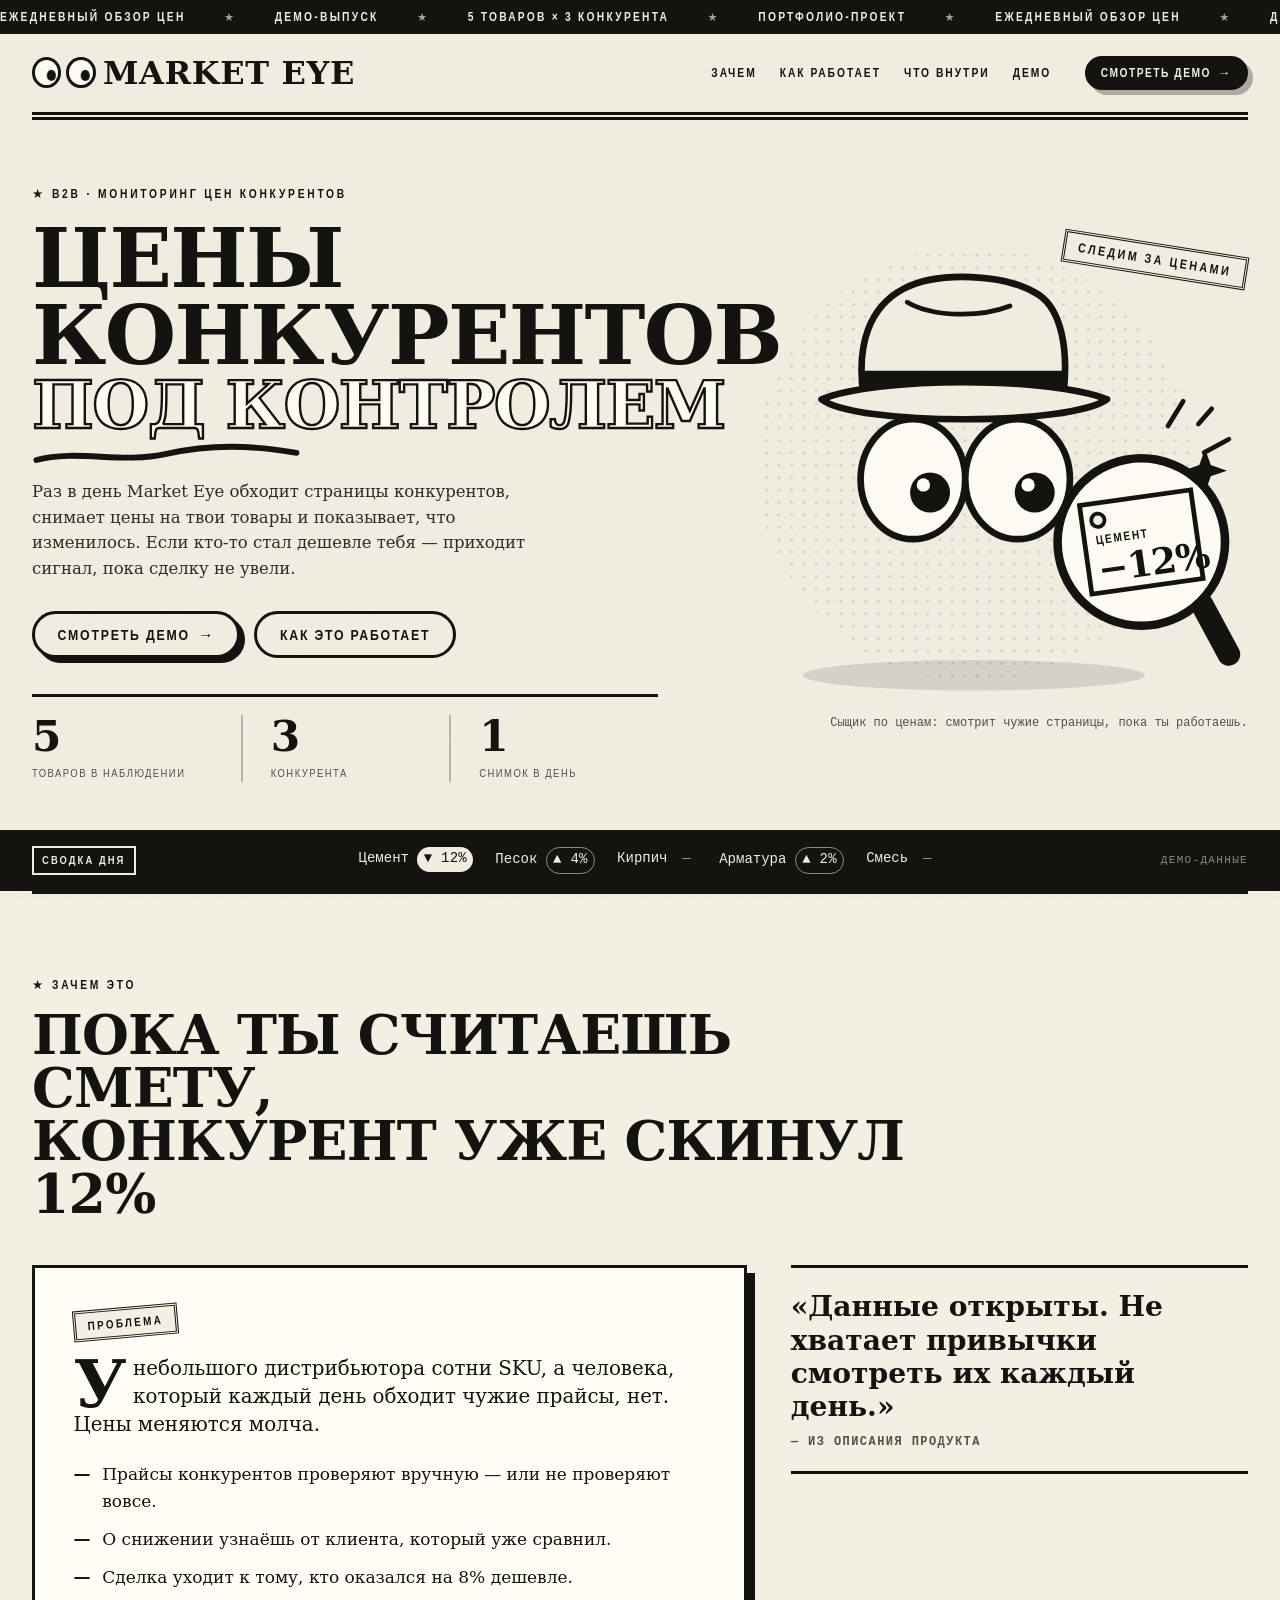
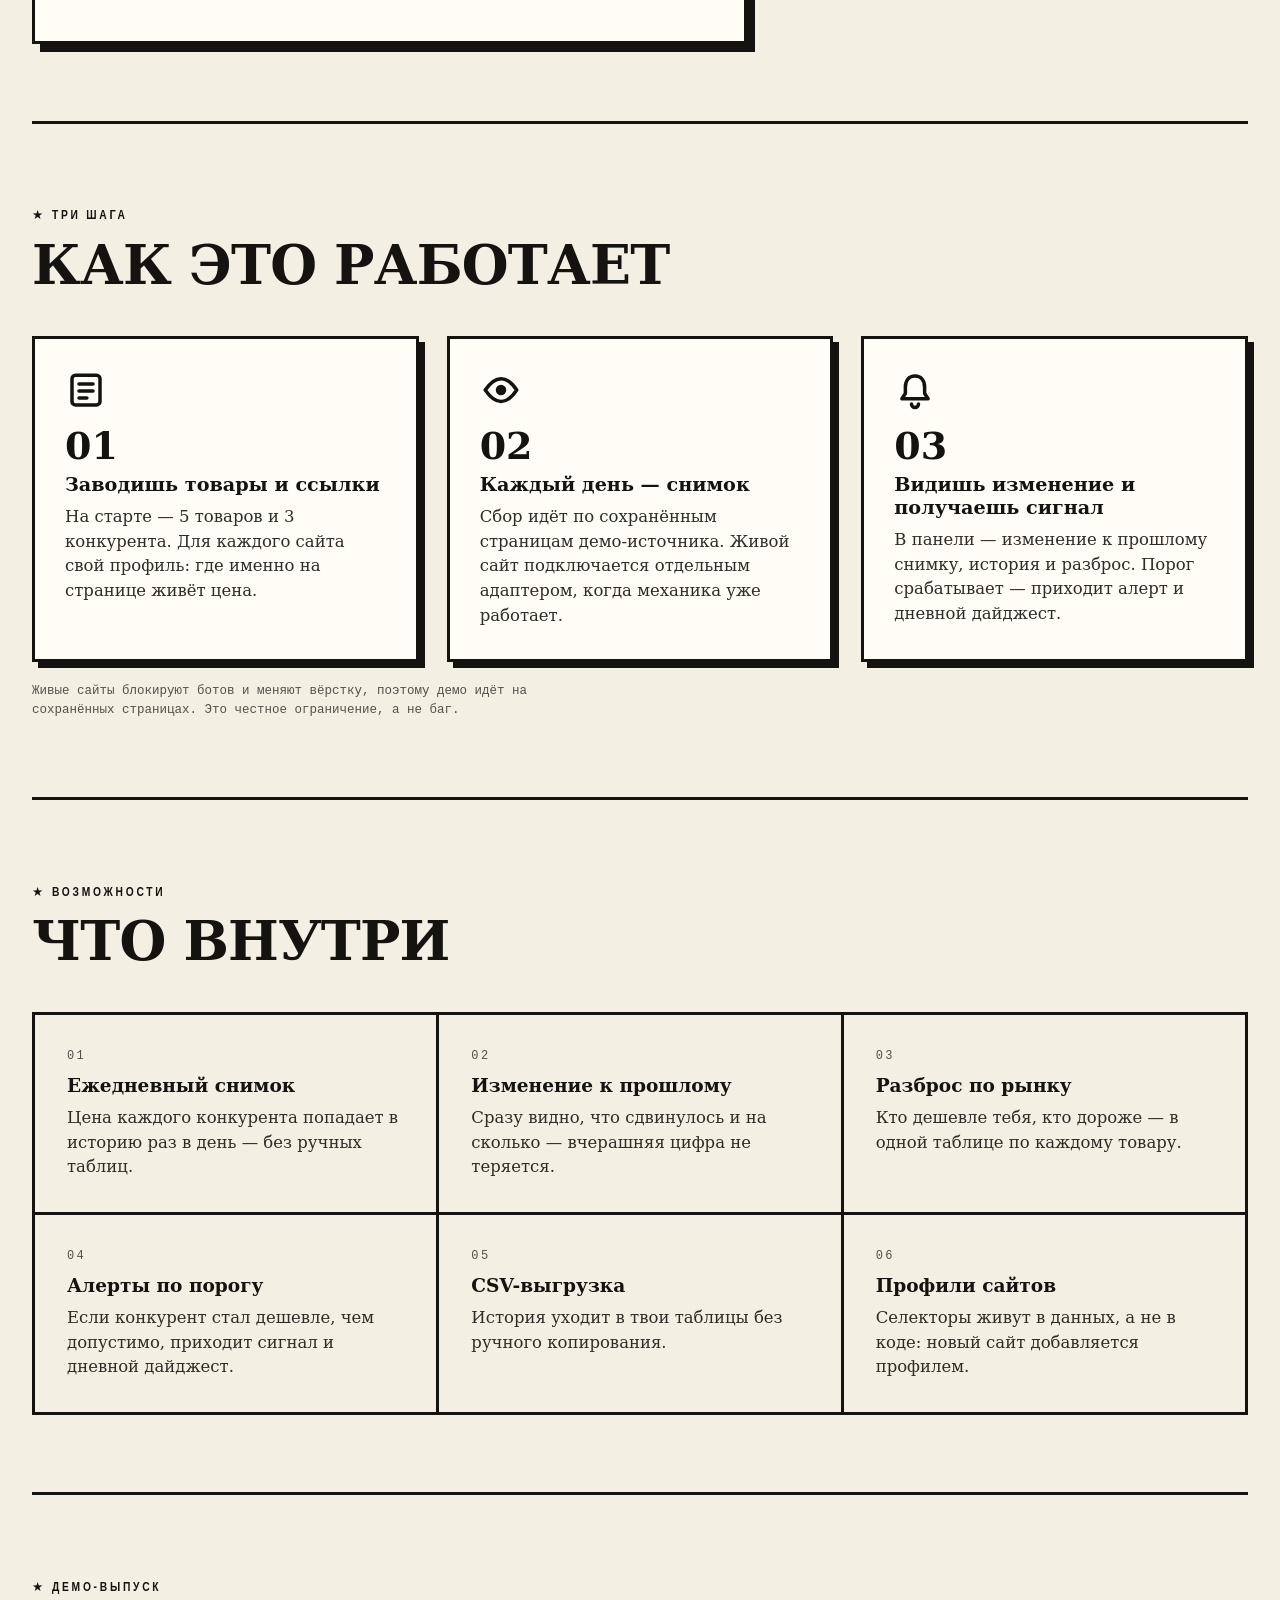
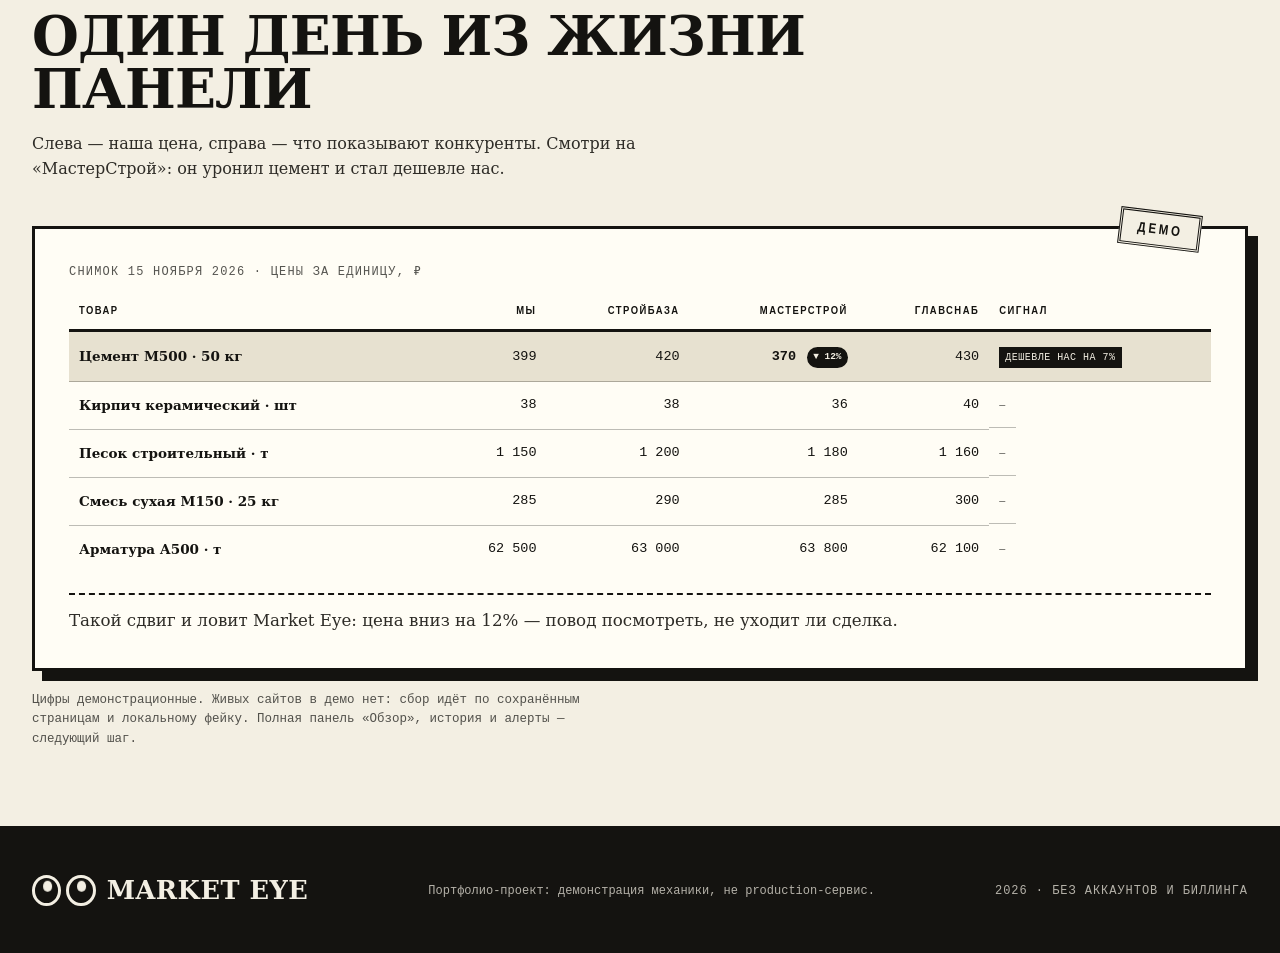
==== templates/index.html @ f48ad9ef "Front-end first: cartoon landing page on port 8767" ====
<!doctype html>
<html lang="ru">
<head>
  <meta charset="utf-8">
  <meta name="viewport" content="width=device-width, initial-scale=1">
  <meta name="theme-color" content="#f3efe3">
  <title>Market Eye — ежедневный обзор цен конкурентов</title>
  <meta name="description" content="Market Eye раз в день смотрит страницы конкурентов, снимает цены на твои товары и показывает, что изменилось. Демо-проект на сохранённых страницах.">
  <link rel="icon" href="data:image/svg+xml,%3Csvg xmlns='http://www.w3.org/2000/svg' viewBox='0 0 64 64'%3E%3Crect width='64' height='64' fill='%23f3efe3'/%3E%3Ccircle cx='20' cy='32' r='11' fill='%23fffdf5' stroke='%23141310' stroke-width='4'/%3E%3Ccircle cx='44' cy='32' r='11' fill='%23fffdf5' stroke='%23141310' stroke-width='4'/%3E%3Ccircle cx='24' cy='34' r='4.5' fill='%23141310'/%3E%3Ccircle cx='48' cy='34' r='4.5' fill='%23141310'/%3E%3C/svg%3E">
  <link rel="stylesheet" href="/static/landing.css">
  <script>document.documentElement.classList.add('js');</script>
</head>
<body>
  <a class="skip-link" href="#main">Перейти к содержимому</a>

  <header class="masthead" id="top">
    <div class="ticker" aria-hidden="true">
      <div class="ticker__track">
        <span class="ticker__group">
          <span>Ежедневный обзор цен</span><span class="ticker__star">★</span>
          <span>Демо-выпуск</span><span class="ticker__star">★</span>
          <span>5 товаров × 3 конкурента</span><span class="ticker__star">★</span>
          <span>Портфолио-проект</span><span class="ticker__star">★</span>
        </span>
        <span class="ticker__group" aria-hidden="true">
          <span>Ежедневный обзор цен</span><span class="ticker__star">★</span>
          <span>Демо-выпуск</span><span class="ticker__star">★</span>
          <span>5 товаров × 3 конкурента</span><span class="ticker__star">★</span>
          <span>Портфолио-проект</span><span class="ticker__star">★</span>
        </span>
      </div>
    </div>

    <div class="wrap masthead__bar">
      <a class="brand" href="#top" aria-label="Market Eye — наверх">
        <span class="brand__eyes eyes" data-eyes aria-hidden="true">
          <span class="eye"><span class="eye__pupil"></span></span>
          <span class="eye"><span class="eye__pupil"></span></span>
        </span>
        <span class="brand__word">Market Eye</span>
      </a>

      <nav class="nav" aria-label="Разделы страницы">
        <a href="#problem">Зачем</a>
        <a href="#how">Как работает</a>
        <a href="#features">Что внутри</a>
        <a href="#demo">Демо</a>
      </nav>

      <a class="btn btn--ink btn--small" href="#demo">Смотреть демо <span class="btn__arrow" aria-hidden="true">→</span></a>
    </div>

    <div class="wrap" aria-hidden="true"><div class="rule rule--double"></div></div>
  </header>

  <main id="main">
    <section class="hero wrap">
      <div class="hero__copy">
        <p class="label">B2B · мониторинг цен конкурентов</p>
        <h1 class="poster">Цены конкурентов<br><span class="poster__outline">под контролем</span></h1>
        <svg class="scribble" viewBox="0 0 320 26" aria-hidden="true">
          <path d="M5 17 C 55 5, 105 24, 160 13 S 262 5, 315 15" fill="none" stroke="currentColor" stroke-width="7" stroke-linecap="round"/>
        </svg>
        <p class="lede">Раз в день Market Eye обходит страницы конкурентов, снимает цены на твои товары и показывает, что изменилось. Если кто-то стал дешевле тебя — приходит сигнал, пока сделку не увели.</p>

        <div class="hero__actions">
          <a class="btn" href="#demo">Смотреть демо <span class="btn__arrow" aria-hidden="true">→</span></a>
          <a class="btn btn--ghost" href="#how">Как это работает</a>
        </div>

        <ul class="facts" aria-label="Демо в цифрах">
          <li><strong class="facts__num">5</strong><span class="facts__label">товаров в наблюдении</span></li>
          <li><strong class="facts__num">3</strong><span class="facts__label">конкурента</span></li>
          <li><strong class="facts__num">1</strong><span class="facts__label">снимок в день</span></li>
        </ul>
      </div>

      <figure class="hero__art">
        <svg class="art" viewBox="0 0 560 500" role="img" aria-labelledby="artTitle artDesc">
          <title id="artTitle">Сыщик Market Eye с лупой</title>
          <desc id="artDesc">Мультяшные глаза в шляпе и лупа, внутри которой ценник конкурента: минус 12 процентов.</desc>
          <defs>
            <pattern id="halftone" width="13" height="13" patternUnits="userSpaceOnUse">
              <circle cx="2.4" cy="2.4" r="1.7" fill="#141310" opacity=".55"/>
            </pattern>
          </defs>

          <circle cx="272" cy="248" r="228" fill="url(#halftone)" opacity=".2"/>
          <ellipse cx="272" cy="470" rx="180" ry="16" fill="#141310" opacity=".12"/>

          <path d="M 156 176 C 148 120 164 82 198 64 C 234 45 306 48 340 70 C 364 86 372 128 366 176 Z"
                fill="#f3efe3" stroke="#141310" stroke-width="7" stroke-linejoin="round"/>
          <path d="M 202 78 C 228 93 276 95 310 82" fill="none" stroke="#141310" stroke-width="5" stroke-linecap="round"/>
          <path d="M 155 150 L 367 150 L 367 178 L 155 178 Z" fill="#141310"/>
          <path d="M 112 180 C 170 156 352 156 412 180 C 374 208 148 208 112 180 Z"
                fill="#f3efe3" stroke="#141310" stroke-width="7" stroke-linejoin="round"/>

          <g class="art-eye art-eye--left">
            <ellipse cx="208" cy="264" rx="55" ry="63" fill="#fffdf5" stroke="#141310" stroke-width="7"/>
            <circle cx="226" cy="278" r="21" fill="#141310"/>
            <circle cx="219" cy="270" r="7" fill="#fffdf5"/>
          </g>
          <g class="art-eye art-eye--right">
            <ellipse cx="318" cy="264" rx="55" ry="63" fill="#fffdf5" stroke="#141310" stroke-width="7"/>
            <circle cx="336" cy="278" r="21" fill="#141310"/>
            <circle cx="329" cy="270" r="7" fill="#fffdf5"/>
          </g>

          <g class="lens">
            <path d="M 512 396 L 540 448" stroke="#141310" stroke-width="24" stroke-linecap="round"/>
            <circle cx="448" cy="330" r="88" fill="#fffdf5" stroke="#141310" stroke-width="9"/>
            <g transform="rotate(-8 448 330)">
              <rect x="389" y="283" width="118" height="94" fill="#fffdf5" stroke="#141310" stroke-width="5"/>
              <circle cx="406" cy="301" r="7" fill="#f3efe3" stroke="#141310" stroke-width="4"/>
              <text x="401" y="326" class="art-tag__label">ЦЕМЕНТ</text>
              <text x="399" y="366" class="art-tag__big">−12%</text>
            </g>
          </g>

          <g stroke="#141310" stroke-width="5" stroke-linecap="round">
            <path d="M 476 208 L 492 182"/>
            <path d="M 514 236 L 540 222"/>
            <path d="M 508 206 L 522 190"/>
          </g>
          <path d="M 515 232 l 6 17 17 6 -17 6 -6 17 -6 -17 -17 -6 17 -6 z" fill="#141310"/>
        </svg>
        <span class="stamp stamp--art" aria-hidden="true">Следим за ценами</span>
        <figcaption class="hero__caption">Сыщик по ценам: смотрит чужие страницы, пока ты работаешь.</figcaption>
      </figure>
    </section>

    <div class="band">
      <div class="wrap band__inner">
        <span class="band__label">Сводка дня</span>
        <ul class="band__list">
          <li>Цемент <b class="is-down">▼ 12%</b></li>
          <li>Песок <b class="is-up">▲ 4%</b></li>
          <li>Кирпич <b class="is-flat">—</b></li>
          <li>Арматура <b class="is-up">▲ 2%</b></li>
          <li>Смесь <b class="is-flat">—</b></li>
        </ul>
        <span class="band__note">демо-данные</span>
      </div>
    </div>

    <section class="section wrap" id="problem">
      <div class="section__head reveal">
        <p class="label">Зачем это</p>
        <h2 class="section__title">Пока ты считаешь смету,<br>конкурент уже скинул 12%</h2>
      </div>

      <div class="split">
        <div class="problem__sheet reveal">
          <span class="stamp stamp--sheet" aria-hidden="true">Проблема</span>
          <p class="problem__lead">У небольшого дистрибьютора сотни SKU, а человека, который каждый день обходит чужие прайсы, нет. Цены меняются молча.</p>
          <ul class="dashes">
            <li>Прайсы конкурентов проверяют вручную — или не проверяют вовсе.</li>
            <li>О снижении узнаёшь от клиента, который уже сравнил.</li>
            <li>Сделка уходит к тому, кто оказался на 8% дешевле.</li>
          </ul>
        </div>

        <blockquote class="pullquote reveal">
          «Данные открыты. Не хватает привычки смотреть их каждый день.»
          <cite>— из описания продукта</cite>
        </blockquote>
      </div>
    </section>

    <section class="section wrap" id="how">
      <div class="section__head reveal">
        <p class="label">Три шага</p>
        <h2 class="section__title">Как это работает</h2>
      </div>

      <ol class="steps">
        <li class="step reveal">
          <span class="step__icon" aria-hidden="true">
            <svg viewBox="0 0 48 48"><rect x="8" y="7" width="32" height="34" rx="4" fill="none" stroke="currentColor" stroke-width="4"/><path d="M16 17h16M16 25h16M16 33h9" stroke="currentColor" stroke-width="4" stroke-linecap="round"/></svg>
          </span>
          <span class="step__no">01</span>
          <h3 class="step__title">Заводишь товары и ссылки</h3>
          <p>На старте — 5 товаров и 3 конкурента. Для каждого сайта свой профиль: где именно на странице живёт цена.</p>
        </li>
        <li class="step reveal">
          <span class="step__icon" aria-hidden="true">
            <svg viewBox="0 0 48 48"><path d="M6 24c6-9 12-13 18-13s12 4 18 13c-6 9-12 13-18 13S12 33 6 24Z" fill="none" stroke="currentColor" stroke-width="4" stroke-linejoin="round"/><circle cx="24" cy="24" r="6" fill="currentColor"/></svg>
          </span>
          <span class="step__no">02</span>
          <h3 class="step__title">Каждый день — снимок</h3>
          <p>Сбор идёт по сохранённым страницам демо-источника. Живой сайт подключается отдельным адаптером, когда механика уже работает.</p>
        </li>
        <li class="step reveal">
          <span class="step__icon" aria-hidden="true">
            <svg viewBox="0 0 48 48"><path d="M24 8c-7 0-11 5-11 13v7l-4 6h30l-4-6v-7c0-8-4-13-11-13Z" fill="none" stroke="currentColor" stroke-width="4" stroke-linejoin="round"/><path d="M20 40a4 4 0 0 0 8 0" fill="none" stroke="currentColor" stroke-width="4" stroke-linecap="round"/></svg>
          </span>
          <span class="step__no">03</span>
          <h3 class="step__title">Видишь изменение и получаешь сигнал</h3>
          <p>В панели — изменение к прошлому снимку, история и разброс. Порог срабатывает — приходит алерт и дневной дайджест.</p>
        </li>
      </ol>

      <p class="fineprint">Живые сайты блокируют ботов и меняют вёрстку, поэтому демо идёт на сохранённых страницах. Это честное ограничение, а не баг.</p>
    </section>

    <section class="section wrap" id="features">
      <div class="section__head reveal">
        <p class="label">Возможности</p>
        <h2 class="section__title">Что внутри</h2>
      </div>

      <ul class="features">
        <li class="feature reveal"><span class="feature__no">01</span><h3>Ежедневный снимок</h3><p>Цена каждого конкурента попадает в историю раз в день — без ручных таблиц.</p></li>
        <li class="feature reveal"><span class="feature__no">02</span><h3>Изменение к прошлому</h3><p>Сразу видно, что сдвинулось и на сколько — вчерашняя цифра не теряется.</p></li>
        <li class="feature reveal"><span class="feature__no">03</span><h3>Разброс по рынку</h3><p>Кто дешевле тебя, кто дороже — в одной таблице по каждому товару.</p></li>
        <li class="feature reveal"><span class="feature__no">04</span><h3>Алерты по порогу</h3><p>Если конкурент стал дешевле, чем допустимо, приходит сигнал и дневной дайджест.</p></li>
        <li class="feature reveal"><span class="feature__no">05</span><h3>CSV-выгрузка</h3><p>История уходит в твои таблицы без ручного копирования.</p></li>
        <li class="feature reveal"><span class="feature__no">06</span><h3>Профили сайтов</h3><p>Селекторы живут в данных, а не в коде: новый сайт добавляется профилем.</p></li>
      </ul>
    </section>

    <section class="section wrap" id="demo">
      <div class="section__head reveal">
        <p class="label">Демо-выпуск</p>
        <h2 class="section__title">Один день из жизни панели</h2>
        <p class="section__intro">Слева — наша цена, справа — что показывают конкуренты. Смотри на «МастерСтрой»: он уронил цемент и стал дешевле нас.</p>
      </div>

      <div class="demo-sheet reveal">
        <span class="stamp stamp--demo" aria-hidden="true">Демо</span>
        <div class="table-scroll">
          <table class="demo-table">
            <caption>Снимок 15 ноября 2026 · цены за единицу, ₽</caption>
            <thead>
              <tr>
                <th scope="col">Товар</th>
                <th scope="col" class="num">Мы</th>
                <th scope="col" class="num">СтройБаза</th>
                <th scope="col" class="num">МастерСтрой</th>
                <th scope="col" class="num">ГлавСнаб</th>
                <th scope="col">Сигнал</th>
              </tr>
            </thead>
            <tbody>
              <tr class="is-moved">
                <th scope="row">Цемент М500 · 50 кг</th>
                <td class="num">399</td>
                <td class="num">420</td>
                <td class="num num--moved">370 <span class="delta delta--down">▼ 12%</span></td>
                <td class="num">430</td>
                <td><span class="signal">дешевле нас на 7%</span></td>
              </tr>
              <tr>
                <th scope="row">Кирпич керамический · шт</th>
                <td class="num">38</td>
                <td class="num">38</td>
                <td class="num">36</td>
                <td class="num">40</td>
                <td class="signal signal--none">—</td>
              </tr>
              <tr>
                <th scope="row">Песок строительный · т</th>
                <td class="num">1 150</td>
                <td class="num">1 200</td>
                <td class="num">1 180</td>
                <td class="num">1 160</td>
                <td class="signal signal--none">—</td>
              </tr>
              <tr>
                <th scope="row">Смесь сухая М150 · 25 кг</th>
                <td class="num">285</td>
                <td class="num">290</td>
                <td class="num">285</td>
                <td class="num">300</td>
                <td class="signal signal--none">—</td>
              </tr>
              <tr>
                <th scope="row">Арматура А500 · т</th>
                <td class="num">62 500</td>
                <td class="num">63 000</td>
                <td class="num">63 800</td>
                <td class="num">62 100</td>
                <td class="signal signal--none">—</td>
              </tr>
            </tbody>
          </table>
        </div>
        <p class="table-hint" aria-hidden="true">← таблицу можно листать в сторону →</p>
        <p class="demo-sheet__note">Такой сдвиг и ловит Market Eye: цена вниз на 12% — повод посмотреть, не уходит ли сделка.</p>
      </div>

      <p class="fineprint">Цифры демонстрационные. Живых сайтов в демо нет: сбор идёт по сохранённым страницам и локальному фейку. Полная панель «Обзор», история и алерты — следующий шаг.</p>
    </section>
  </main>

  <footer class="footer">
    <div class="wrap footer__inner">
      <a class="footer__brand" href="#top" aria-label="Market Eye — наверх">
        <span class="brand__eyes eyes" data-eyes aria-hidden="true">
          <span class="eye"><span class="eye__pupil"></span></span>
          <span class="eye"><span class="eye__pupil"></span></span>
        </span>
        <span>Market Eye</span>
      </a>
      <p class="footer__note">Портфолио-проект: демонстрация механики, не production-сервис.</p>
      <p class="footer__meta">2026 · без аккаунтов и биллинга</p>
    </div>
  </footer>

  <script src="/static/landing.js" defer></script>
</body>
</html>
---- static/landing.css ----
/* ==========================================================================
   Market Eye — landing page
   Black-and-white 1950s cartoon code: thick ink outlines, paper grain,
   halftone, big friendly eyes. No external fonts, images or libraries.
   ========================================================================== */

:root {
  --ink: #141310;
  --ink-soft: #2e2c27;
  --paper: #f3efe3;
  --paper-2: #e7e1d0;
  --white: #fffdf5;
  --muted: rgba(20, 19, 16, 0.72);

  --f-display: "URW Bookman", "Bookman Old Style", "DejaVu Serif", Georgia, serif;
  --f-body: "C059", "Century Schoolbook L", "DejaVu Serif", Georgia, serif;
  --f-label: "Nimbus Sans Narrow", "Liberation Sans Narrow", "DejaVu Sans", sans-serif;
  --f-mono: "Nimbus Mono PS", "Liberation Mono", "DejaVu Sans Mono", monospace;

  --rule: 3px solid var(--ink);
  --ease: cubic-bezier(0.2, 0.7, 0.2, 1);
}

*,
*::before,
*::after {
  box-sizing: border-box;
}

html {
  scroll-behavior: smooth;
}

body {
  margin: 0;
  background: var(--paper);
  color: var(--ink);
  font-family: var(--f-body);
  font-size: clamp(17px, 1.05vw, 19px);
  line-height: 1.55;
  overflow-x: clip;
  -webkit-font-smoothing: antialiased;
  text-rendering: optimizeLegibility;
}

/* paper grain over everything, but never in the way */
body::after {
  content: "";
  position: fixed;
  inset: 0;
  z-index: 9999;
  pointer-events: none;
  opacity: 0.2;
  mix-blend-mode: multiply;
  background-image: url("data:image/svg+xml,%3Csvg xmlns='http://www.w3.org/2000/svg' width='180' height='180'%3E%3Cfilter id='n'%3E%3CfeTurbulence type='fractalNoise' baseFrequency='0.85' numOctaves='2' stitchTiles='stitch'/%3E%3CfeColorMatrix type='saturate' values='0'/%3E%3C/filter%3E%3Crect width='180' height='180' filter='url(%23n)' opacity='0.42'/%3E%3C/svg%3E");
}

::selection {
  background: var(--ink);
  color: var(--paper);
}

img,
svg {
  max-width: 100%;
}

h1,
h2,
h3,
p,
ul,
ol,
figure,
blockquote,
dl,
dd {
  margin: 0;
}

a {
  color: inherit;
}

:focus-visible {
  outline: 3px dashed var(--ink);
  outline-offset: 4px;
}

.wrap {
  width: min(1240px, calc(100% - clamp(28px, 5vw, 72px)));
  margin-inline: auto;
}

.label {
  display: inline-block;
  max-width: 100%;
  margin: 0;
  font-family: var(--f-label);
  font-size: 12.5px;
  font-weight: 700;
  letter-spacing: 0.22em;
  text-transform: uppercase;
  color: var(--ink);
}

.label::before {
  content: "★";
  display: inline-block;
  margin-right: 0.7em;
  font-size: 1em;
  letter-spacing: 0;
}

.fineprint {
  max-width: 76ch;
  margin-top: 20px;
  font-family: var(--f-mono);
  font-size: 12.5px;
  line-height: 1.55;
  color: var(--muted);
}

.rule {
  border-top: var(--rule);
}

.rule--double {
  height: 8px;
  border-top: var(--rule);
  border-bottom: var(--rule);
}

/* --- stamps ------------------------------------------------------------- */

.stamp {
  display: inline-block;
  padding: 0.55em 0.95em;
  border: 3px double var(--ink);
  background: var(--paper);
  color: var(--ink);
  font-family: var(--f-label);
  font-size: 12px;
  font-weight: 700;
  letter-spacing: 0.2em;
  line-height: 1;
  text-transform: uppercase;
  transform: rotate(-5deg);
}

.stamp--art {
  position: absolute;
  top: 3%;
  right: 0;
  z-index: 2;
  font-size: 13px;
  transform: rotate(9deg);
}

.stamp--sheet {
  margin-bottom: 1.4em;
}

.stamp--demo {
  position: absolute;
  top: -18px;
  right: clamp(18px, 4vw, 44px);
  z-index: 2;
  padding: 0.6em 1.1em;
  font-size: 14px;
  transform: rotate(7deg);
}

/* --- buttons ------------------------------------------------------------ */

.btn {
  display: inline-flex;
  align-items: center;
  justify-content: center;
  gap: 0.55em;
  padding: 0.85em 1.5em;
  border: var(--rule);
  border-radius: 999px;
  background: var(--paper);
  color: var(--ink);
  box-shadow: 5px 5px 0 var(--ink);
  font-family: var(--f-label);
  font-size: 15px;
  font-weight: 700;
  letter-spacing: 0.12em;
  line-height: 1;
  text-decoration: none;
  text-transform: uppercase;
  white-space: nowrap;
  transition: transform 0.16s var(--ease), box-shadow 0.16s var(--ease),
    background-color 0.16s var(--ease), color 0.16s var(--ease);
}

.btn:hover {
  transform: translate(2px, 2px);
  box-shadow: 3px 3px 0 var(--ink);
}

.btn:active {
  transform: translate(5px, 5px);
  box-shadow: 0 0 0 var(--ink);
}

.btn--ink {
  background: var(--ink);
  color: var(--paper);
  box-shadow: 5px 5px 0 rgba(20, 19, 16, 0.3);
}

.btn--ink:hover {
  box-shadow: 3px 3px 0 rgba(20, 19, 16, 0.3);
}

.btn--ghost {
  background: transparent;
  box-shadow: none;
}

.btn--ghost:hover {
  box-shadow: none;
  background: var(--ink);
  color: var(--paper);
}

.btn--small {
  padding: 0.62em 1.05em;
  font-size: 12.5px;
}

.btn__arrow {
  transition: transform 0.16s var(--ease);
}

.btn:hover .btn__arrow {
  transform: translateX(4px);
}

/* --- eyes --------------------------------------------------------------- */

.eyes {
  display: inline-flex;
  align-items: center;
  gap: 5px;
}

.eye {
  position: relative;
  width: var(--eye-size, 30px);
  aspect-ratio: 1 / 1.06;
  flex: none;
  border: 3px solid var(--ink);
  border-radius: 50%;
  background: var(--white);
  overflow: hidden;
}

.eye__pupil {
  position: absolute;
  top: 50%;
  left: 50%;
  width: 40%;
  height: 42%;
  border-radius: 50%;
  background: var(--ink);
  transform: translate(calc(-50% + var(--px, 0px)), calc(-50% + var(--py, 0px)));
  transition: transform 0.1s linear;
  will-change: transform;
}

/* eyelid: closed for a moment, then open again */
.eye::after {
  content: "";
  position: absolute;
  inset: -2px;
  border-bottom: 3px solid var(--ink);
  border-radius: 50%;
  background: var(--paper);
  transform: translateY(-115%);
  animation: lid 7.2s infinite;
}

.eye:nth-child(2)::after {
  animation-delay: 2.6s;
}

/* --- ticker + masthead -------------------------------------------------- */

.ticker {
  overflow: hidden;
  padding: 0.45rem 0;
  background: var(--ink);
  color: var(--paper);
  font-family: var(--f-label);
  font-size: 12.5px;
  font-weight: 700;
  letter-spacing: 0.18em;
  text-transform: uppercase;
}

.ticker__track {
  display: flex;
  width: max-content;
  animation: ticker 40s linear infinite;
}

.ticker__group {
  display: flex;
  align-items: center;
  gap: 2.4rem;
  padding-right: 2.4rem;
}

.ticker__star {
  font-size: 0.9em;
  opacity: 0.65;
}

.masthead {
  position: relative;
  z-index: 2;
}

.masthead__bar {
  display: flex;
  align-items: center;
  gap: clamp(16px, 2.6vw, 40px);
  padding: clamp(14px, 2vw, 22px) 0;
}

.brand {
  display: inline-flex;
  align-items: center;
  gap: 0.42em;
  text-decoration: none;
}

.brand__eyes {
  --eye-size: clamp(25px, 2.3vw, 33px);
}

.brand__word {
  font-family: var(--f-display);
  font-size: clamp(23px, 2.5vw, 34px);
  font-weight: 700;
  letter-spacing: 0.02em;
  line-height: 1;
  text-transform: uppercase;
}

.nav {
  display: flex;
  align-items: center;
  gap: clamp(14px, 1.8vw, 26px);
  margin-left: auto;
}

.nav a {
  font-family: var(--f-label);
  font-size: 12.5px;
  font-weight: 700;
  letter-spacing: 0.16em;
  text-decoration: none;
  text-transform: uppercase;
  text-underline-offset: 5px;
}

.nav a:hover {
  text-decoration: underline;
  text-decoration-thickness: 3px;
}

/* --- hero --------------------------------------------------------------- */

.hero {
  display: grid;
  grid-template-columns: minmax(0, 1.08fr) minmax(0, 0.92fr);
  min-width: 0;
  gap: clamp(24px, 4.5vw, 64px);
  align-items: center;
  padding: clamp(30px, 4.6vw, 64px) 0 clamp(26px, 4vw, 48px);
}

.hero__copy {
  position: relative;
  z-index: 1;
  min-width: 0;
}

.hero__art {
  min-width: 0;
}

.poster {
  margin: 0.18em 0 0;
  font-family: var(--f-display);
  font-size: clamp(42px, 6.4vw, 92px);
  font-weight: 700;
  letter-spacing: -0.02em;
  line-height: 0.94;
  text-transform: uppercase;
}

.poster__outline {
  display: block;
  font-size: 0.8em;
  white-space: nowrap;
  color: var(--white);
  -webkit-text-stroke: 2.4px var(--ink);
}

@supports not (-webkit-text-stroke: 1px black) {
  .poster__outline {
    color: var(--ink);
  }
}

.scribble {
  display: block;
  width: clamp(170px, 21vw, 290px);
  height: auto;
  margin: 8px 0 14px;
  color: var(--ink);
  transform: rotate(-1.2deg);
}

.lede {
  max-width: 47ch;
  font-size: clamp(16.5px, 1.25vw, 20px);
  line-height: 1.55;
  color: var(--ink-soft);
}

.hero__actions {
  display: flex;
  flex-wrap: wrap;
  gap: 14px;
  margin-top: clamp(20px, 2.6vw, 30px);
}

.facts {
  display: grid;
  grid-template-columns: repeat(3, minmax(0, 1fr));
  gap: 0;
  margin-top: clamp(24px, 3vw, 36px);
  padding: 18px 0 0;
  border-top: var(--rule);
  list-style: none;
}

.facts li {
  min-width: 0;
  padding-right: clamp(10px, 1.6vw, 28px);
}

.facts li + li {
  padding-left: clamp(16px, 2.2vw, 36px);
  border-left: 2px solid rgba(20, 19, 16, 0.25);
}

.facts__num {
  display: block;
  font-family: var(--f-display);
  font-size: clamp(30px, 3.3vw, 44px);
  font-weight: 700;
  line-height: 1;
}

.facts__label {
  display: block;
  margin-top: 7px;
  font-family: var(--f-label);
  font-size: 11.5px;
  letter-spacing: 0.13em;
  text-transform: uppercase;
  color: var(--muted);
}

.hero__art {
  position: relative;
  margin: 0;
}

.art {
  display: block;
  width: 100%;
  height: auto;
  animation: bob 7.5s ease-in-out infinite;
}

.art-tag__label {
  font-family: var(--f-label);
  font-size: 13px;
  font-weight: 700;
  letter-spacing: 0.14em;
  fill: var(--ink);
}

.art-tag__big {
  font-family: var(--f-display);
  font-size: 38px;
  font-weight: 700;
  letter-spacing: -0.02em;
  fill: var(--ink);
}

.art-eye {
  transform-box: fill-box;
  transform-origin: center;
  animation: art-blink 6.8s infinite;
}

.art-eye--right {
  animation-delay: 2.2s;
}

.hero__caption {
  margin-top: 10px;
  font-family: var(--f-mono);
  font-size: 12px;
  line-height: 1.5;
  color: var(--muted);
  text-align: right;
}

/* --- "сводка дня" band -------------------------------------------------- */

.band {
  background: var(--ink);
  color: var(--paper);
  border-block: var(--rule);
}

.band__inner {
  display: flex;
  flex-wrap: wrap;
  align-items: center;
  justify-content: space-between;
  gap: 10px 26px;
  padding: 13px 0;
}

.band__label {
  padding: 0.3em 0.7em;
  border: 2px solid var(--paper);
  font-family: var(--f-label);
  font-size: 11.5px;
  font-weight: 700;
  letter-spacing: 0.18em;
  text-transform: uppercase;
}

.band__list {
  display: flex;
  flex-wrap: wrap;
  gap: 10px 22px;
  margin: 0;
  padding: 0;
  list-style: none;
  font-family: var(--f-mono);
  font-size: 14px;
}

.band__list b {
  display: inline-block;
  padding: 0.1em 0.45em;
  font-weight: 400;
  letter-spacing: 0.02em;
}

.band__list .is-down {
  background: var(--paper);
  color: var(--ink);
  border-radius: 999px;
}

.band__list .is-up {
  border: 1.5px solid rgba(243, 239, 227, 0.55);
  border-radius: 999px;
}

.band__list .is-flat {
  opacity: 0.6;
}

.band__note {
  font-family: var(--f-mono);
  font-size: 11px;
  letter-spacing: 0.12em;
  text-transform: uppercase;
  opacity: 0.55;
}

/* --- sections ----------------------------------------------------------- */

.section {
  padding: clamp(44px, 6vw, 88px) 0;
  border-top: var(--rule);
}

.section__head {
  max-width: 900px;
  margin-bottom: clamp(24px, 3.5vw, 44px);
}

.section__title {
  margin-top: 0.22em;
  font-family: var(--f-display);
  font-size: clamp(29px, 4.2vw, 56px);
  font-weight: 700;
  letter-spacing: -0.015em;
  line-height: 0.99;
  text-transform: uppercase;
}

.section__intro {
  max-width: 62ch;
  margin-top: 1em;
  font-size: clamp(16px, 1.15vw, 19px);
  color: var(--ink-soft);
}

/* --- problem ------------------------------------------------------------ */

.split {
  display: grid;
  grid-template-columns: minmax(0, 1.22fr) minmax(0, 0.78fr);
  gap: clamp(20px, 3.4vw, 48px);
  align-items: start;
}

.problem__sheet {
  position: relative;
  padding: clamp(20px, 3vw, 40px);
  border: var(--rule);
  background: var(--white);
  box-shadow: 8px 8px 0 var(--ink);
  transform: rotate(-0.35deg);
}

.problem__lead {
  font-size: clamp(19px, 1.55vw, 24px);
  line-height: 1.42;
}

.problem__lead::first-letter {
  float: left;
  padding: 0.06em 0.1em 0 0;
  font-family: var(--f-display);
  font-size: 3.3em;
  font-weight: 700;
  line-height: 0.78;
}

.dashes {
  margin: 1.3em 0 0;
  padding: 0;
  list-style: none;
}

.dashes li {
  position: relative;
  margin: 0.7em 0;
  padding-left: 1.7em;
}

.dashes li::before {
  content: "—";
  position: absolute;
  left: 0;
  font-weight: 700;
}

.pullquote {
  padding: 22px 0;
  border-block: var(--rule);
  font-family: var(--f-display);
  font-size: clamp(21px, 2.2vw, 30px);
  font-weight: 700;
  line-height: 1.18;
}

.pullquote cite {
  display: block;
  margin-top: 1em;
  font-family: var(--f-mono);
  font-size: 12px;
  font-style: normal;
  letter-spacing: 0.12em;
  text-transform: uppercase;
  color: var(--muted);
}

/* --- how it works ------------------------------------------------------- */

.steps {
  display: grid;
  grid-template-columns: repeat(3, minmax(0, 1fr));
  gap: clamp(16px, 2.4vw, 28px);
  margin: 0;
  padding: 0;
  list-style: none;
  counter-reset: step;
}

.step {
  position: relative;
  padding: clamp(20px, 2.4vw, 30px);
  border: var(--rule);
  background: var(--white);
  box-shadow: 6px 6px 0 var(--ink);
  transition: transform 0.2s var(--ease), box-shadow 0.2s var(--ease);
}

.step:hover {
  transform: translate(-2px, -2px);
  box-shadow: 9px 9px 0 var(--ink);
}

.step__icon {
  display: block;
  width: 42px;
  height: 42px;
  margin-bottom: 16px;
}

.step__icon svg {
  display: block;
  width: 100%;
  height: 100%;
}

.step__no {
  display: block;
  font-family: var(--f-display);
  font-size: 38px;
  font-weight: 700;
  line-height: 1;
  color: var(--ink);
}

.step__title {
  margin-top: 0.42em;
  font-family: var(--f-display);
  font-size: clamp(18px, 1.5vw, 22px);
  font-weight: 700;
  line-height: 1.2;
}

.step p {
  margin-top: 0.55em;
  font-size: 0.97em;
  line-height: 1.5;
  color: var(--ink-soft);
}

/* --- features ----------------------------------------------------------- */

.features {
  display: grid;
  grid-template-columns: repeat(3, minmax(0, 1fr));
  margin: 0;
  padding: 0;
  list-style: none;
  border-top: var(--rule);
  border-left: var(--rule);
}

.feature {
  padding: clamp(20px, 2.6vw, 32px);
  border-right: var(--rule);
  border-bottom: var(--rule);
  background: var(--paper);
  transition: background-color 0.2s var(--ease);
}

.feature:hover {
  background: var(--white);
}

.feature__no {
  display: block;
  margin-bottom: 0.8em;
  font-family: var(--f-mono);
  font-size: 12px;
  letter-spacing: 0.2em;
  color: var(--muted);
}

.feature h3 {
  font-family: var(--f-display);
  font-size: clamp(18px, 1.45vw, 22px);
  font-weight: 700;
  line-height: 1.2;
}

.feature p {
  margin-top: 0.5em;
  font-size: 0.97em;
  line-height: 1.5;
  color: var(--ink-soft);
}

/* --- demo sheet --------------------------------------------------------- */

.demo-sheet {
  position: relative;
  padding: clamp(20px, 2.8vw, 34px);
  border: var(--rule);
  background: var(--white);
  box-shadow: 10px 10px 0 var(--ink);
  transform: rotate(-0.3deg);
}

.table-scroll {
  overflow-x: auto;
}

.table-hint {
  display: none;
  margin: 10px 0 0;
  font-family: var(--f-mono);
  font-size: 11.5px;
  letter-spacing: 0.06em;
  color: var(--muted);
}

@media (max-width: 880px) {
  .table-hint {
    display: block;
  }
}

.demo-table {
  width: 100%;
  border-collapse: collapse;
  font-size: clamp(13.5px, 1.05vw, 16px);
}

.demo-table caption {
  padding-bottom: 12px;
  font-family: var(--f-mono);
  font-size: 12px;
  letter-spacing: 0.1em;
  text-align: left;
  text-transform: uppercase;
  color: var(--muted);
}

.demo-table thead th {
  padding: 8px 10px 10px;
  border-bottom: var(--rule);
  font-family: var(--f-label);
  font-size: 11.5px;
  font-weight: 700;
  letter-spacing: 0.13em;
  text-align: left;
  text-transform: uppercase;
  vertical-align: bottom;
  white-space: nowrap;
}

.demo-table thead th.num,
.demo-table td.num {
  text-align: right;
}

.demo-table tbody th {
  padding: 13px 10px;
  border-bottom: 1px solid rgba(20, 19, 16, 0.28);
  font-family: var(--f-body);
  font-size: 1em;
  font-weight: 700;
  text-align: left;
  white-space: nowrap;
}

.demo-table td {
  padding: 13px 10px;
  border-bottom: 1px solid rgba(20, 19, 16, 0.28);
  vertical-align: baseline;
}

.demo-table td.num {
  font-family: var(--f-mono);
  font-variant-numeric: tabular-nums;
  white-space: nowrap;
}

.demo-table tbody tr:last-child > * {
  border-bottom: 0;
}

.is-moved > * {
  background: var(--paper-2);
  border-block: var(--rule);
}

.is-moved > *:first-child {
  border-left: 0;
}

.num--moved {
  font-weight: 700;
}

.delta {
  display: inline-block;
  margin-left: 0.3em;
  padding: 0.12em 0.45em;
  border: 2px solid var(--ink);
  border-radius: 999px;
  font-family: var(--f-mono);
  font-size: 0.7em;
  vertical-align: 0.12em;
  white-space: nowrap;
}

.delta--down {
  background: var(--ink);
  color: var(--paper);
}

.signal {
  display: inline-block;
  padding: 0.28em 0.6em;
  background: var(--ink);
  color: var(--paper);
  font-family: var(--f-mono);
  font-size: 0.74em;
  letter-spacing: 0.05em;
  text-transform: uppercase;
  white-space: nowrap;
}

.signal--none {
  padding-left: 0;
  background: none;
  color: var(--muted);
}

.demo-sheet__note {
  margin-top: 20px;
  padding-top: 14px;
  border-top: 2px dashed var(--ink);
  font-size: 0.98em;
  line-height: 1.5;
  color: var(--ink-soft);
}

/* --- footer ------------------------------------------------------------- */

.footer {
  border-top: var(--rule);
  background: var(--ink);
  color: var(--paper);
  padding: clamp(26px, 3.6vw, 42px) 0;
}

.footer__inner {
  display: flex;
  flex-wrap: wrap;
  align-items: center;
  justify-content: space-between;
  gap: 14px 30px;
}

.footer__brand {
  display: inline-flex;
  align-items: center;
  gap: 0.42em;
  font-family: var(--f-display);
  font-size: clamp(20px, 2vw, 26px);
  font-weight: 700;
  letter-spacing: 0.02em;
  text-decoration: none;
  text-transform: uppercase;
}

.footer__brand .eye {
  border-color: var(--paper);
  background: var(--ink);
}

.footer__brand .eye__pupil {
  background: var(--paper);
}

.footer__brand .eye::after {
  border-bottom-color: var(--ink);
  background: var(--paper);
}

.footer__note,
.footer__meta {
  font-family: var(--f-mono);
  font-size: 12px;
  line-height: 1.5;
  color: rgba(243, 239, 227, 0.72);
}

.footer__meta {
  letter-spacing: 0.08em;
  text-transform: uppercase;
  white-space: nowrap;
}

/* --- skip link ---------------------------------------------------------- */

.skip-link {
  position: fixed;
  top: 10px;
  left: 10px;
  z-index: 10000;
  padding: 0.7em 1.1em;
  border: var(--rule);
  background: var(--paper);
  font-family: var(--f-label);
  font-size: 13px;
  text-decoration: none;
  transform: translateY(-200%);
}

.skip-link:focus {
  transform: none;
}

/* --- reveal on scroll --------------------------------------------------- */

.js .reveal {
  opacity: 0;
  transform: translateY(22px);
  transition: opacity 0.6s var(--ease), transform 0.6s var(--ease);
}

.js .reveal.is-in {
  opacity: 1;
  transform: none;
}

/* --- keyframes ---------------------------------------------------------- */

@keyframes ticker {
  from {
    transform: translateX(0);
  }
  to {
    transform: translateX(-50%);
  }
}

@keyframes lid {
  0%,
  92%,
  100% {
    transform: translateY(-115%);
  }
  94%,
  96% {
    transform: translateY(0);
  }
}

@keyframes art-blink {
  0%,
  92%,
  100% {
    transform: scaleY(1);
  }
  94%,
  96% {
    transform: scaleY(0.06);
  }
}

@keyframes bob {
  0%,
  100% {
    transform: translateY(0);
  }
  50% {
    transform: translateY(-8px);
  }
}

/* --- responsive --------------------------------------------------------- */

@media (max-width: 1100px) {
  .facts__label {
    font-size: 10.5px;
    letter-spacing: 0.1em;
  }
}

@media (max-width: 1060px) {
  .hero {
    grid-template-columns: minmax(0, 1.15fr) minmax(0, 0.85fr);
  }

  .nav a:nth-child(2) {
    display: none;
  }
}

@media (max-width: 900px) {
  .hero {
    grid-template-columns: 1fr;
    gap: clamp(18px, 4vw, 36px);
  }

  .hero__copy {
    order: 1;
  }

  .hero__art {
    order: 2;
    max-width: 560px;
    margin-inline: auto;
    width: 100%;
  }

  .split {
    grid-template-columns: 1fr;
  }

  .steps {
    grid-template-columns: 1fr;
  }

  .features {
    grid-template-columns: repeat(2, minmax(0, 1fr));
  }

  .problem__sheet,
  .demo-sheet {
    transform: none;
  }
}

@media (max-width: 760px) {
  .masthead__bar {
    flex-wrap: wrap;
    row-gap: 14px;
  }

  .nav {
    order: 3;
    width: 100%;
    margin-left: 0;
    gap: 16px;
    flex-wrap: wrap;
  }

  .masthead__bar > .btn {
    margin-left: auto;
  }

  .facts li {
    padding-right: 16px;
  }

  .facts li + li {
    padding-left: 16px;
  }

  .band__inner {
    justify-content: flex-start;
  }

  .hero__caption {
    text-align: left;
  }

  .stamp--art {
    top: 0;
    right: 2%;
    font-size: 11px;
  }

  .steps {
    gap: 20px;
  }
}

@media (max-width: 560px) {
  .features {
    grid-template-columns: 1fr;
  }

  .facts {
    display: grid;
    grid-template-columns: repeat(3, minmax(0, 1fr));
  }

  .facts li {
    padding-right: 10px;
  }

  .facts li + li {
    padding-left: 10px;
  }

  .facts__label {
    font-size: 10.5px;
    letter-spacing: 0.1em;
  }

  .nav a:nth-child(2) {
    display: none;
  }

  .poster {
    font-size: clamp(30px, 9.4vw, 44px);
  }

  .btn {
    padding: 0.8em 1.2em;
    font-size: 14px;
  }

  .demo-table {
    min-width: 660px;
  }
}

/* --- reduced motion ----------------------------------------------------- */

@media (prefers-reduced-motion: reduce) {
  html {
    scroll-behavior: auto;
  }

  *,
  *::before,
  *::after {
    animation-duration: 0.001ms !important;
    animation-iteration-count: 1 !important;
    transition-duration: 0.001ms !important;
  }

  .ticker__track {
    animation: none;
  }

  .js .reveal {
    opacity: 1;
    transform: none;
  }
}
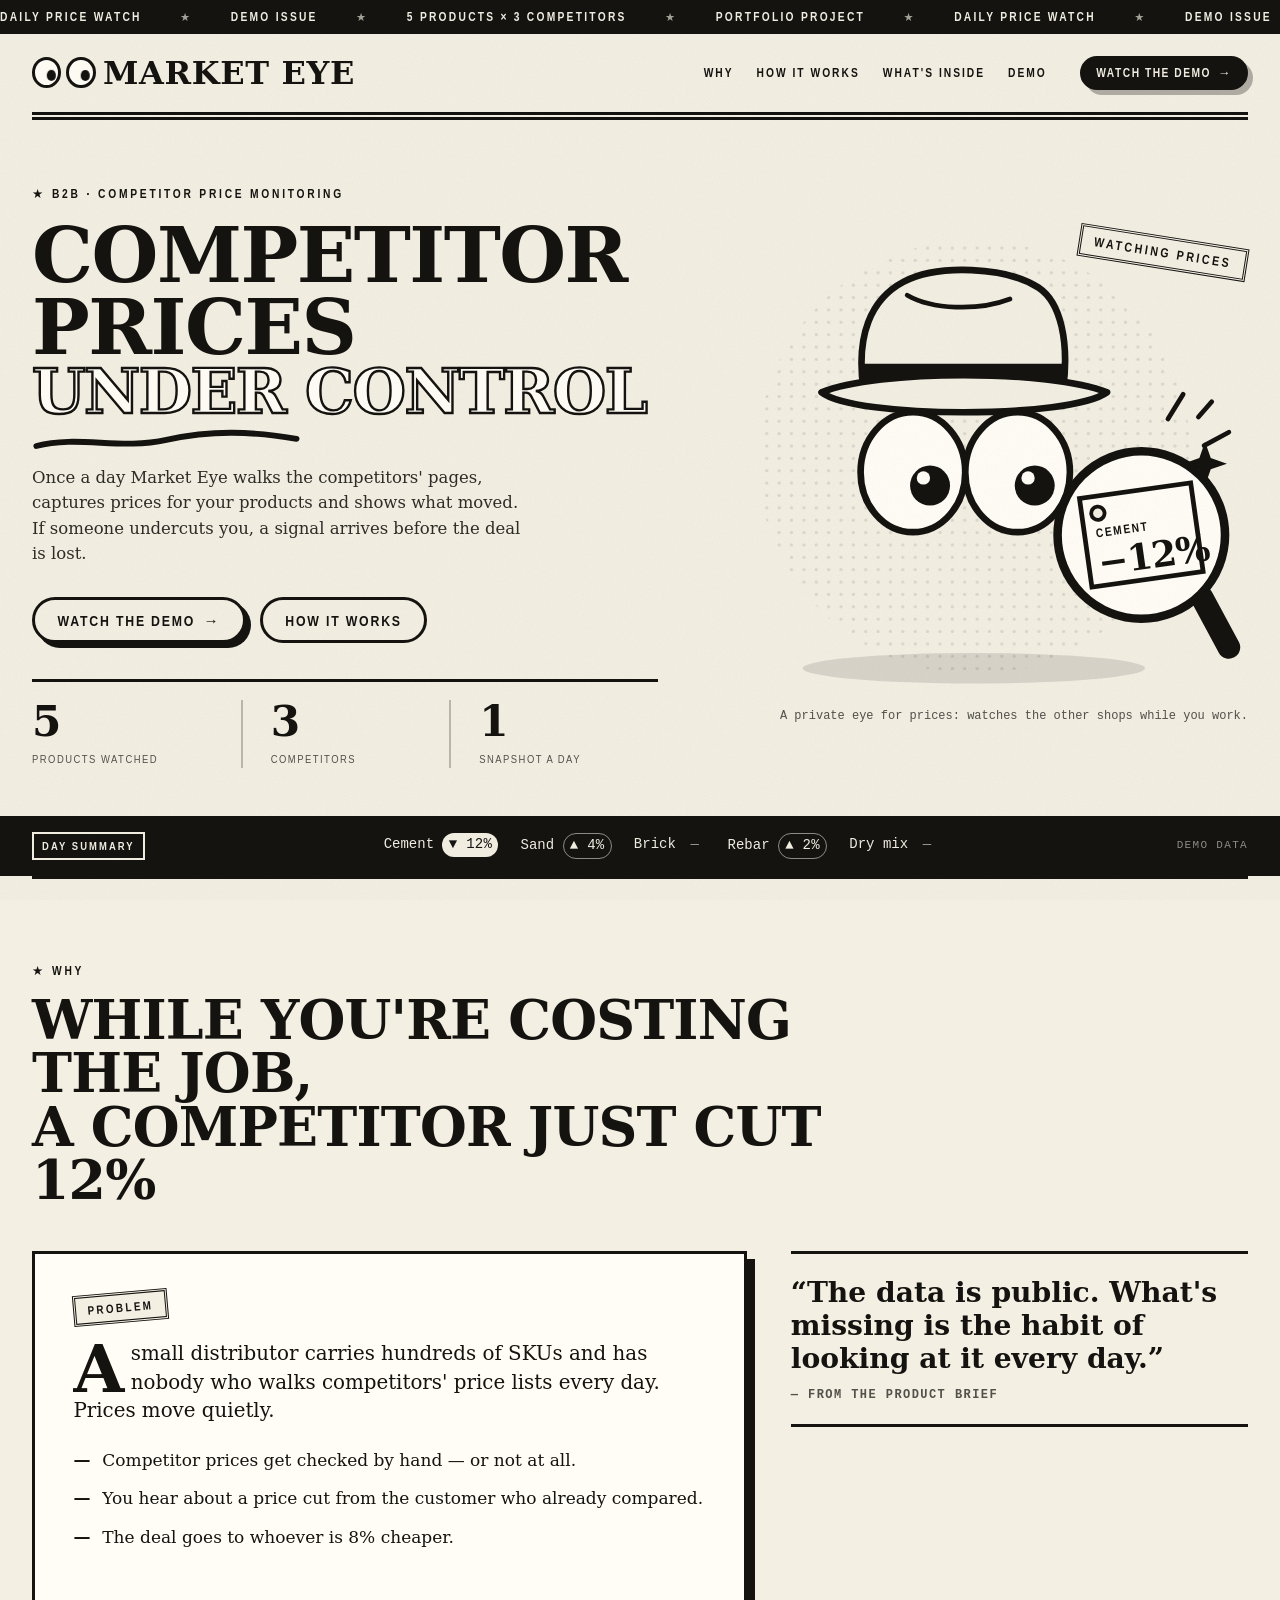
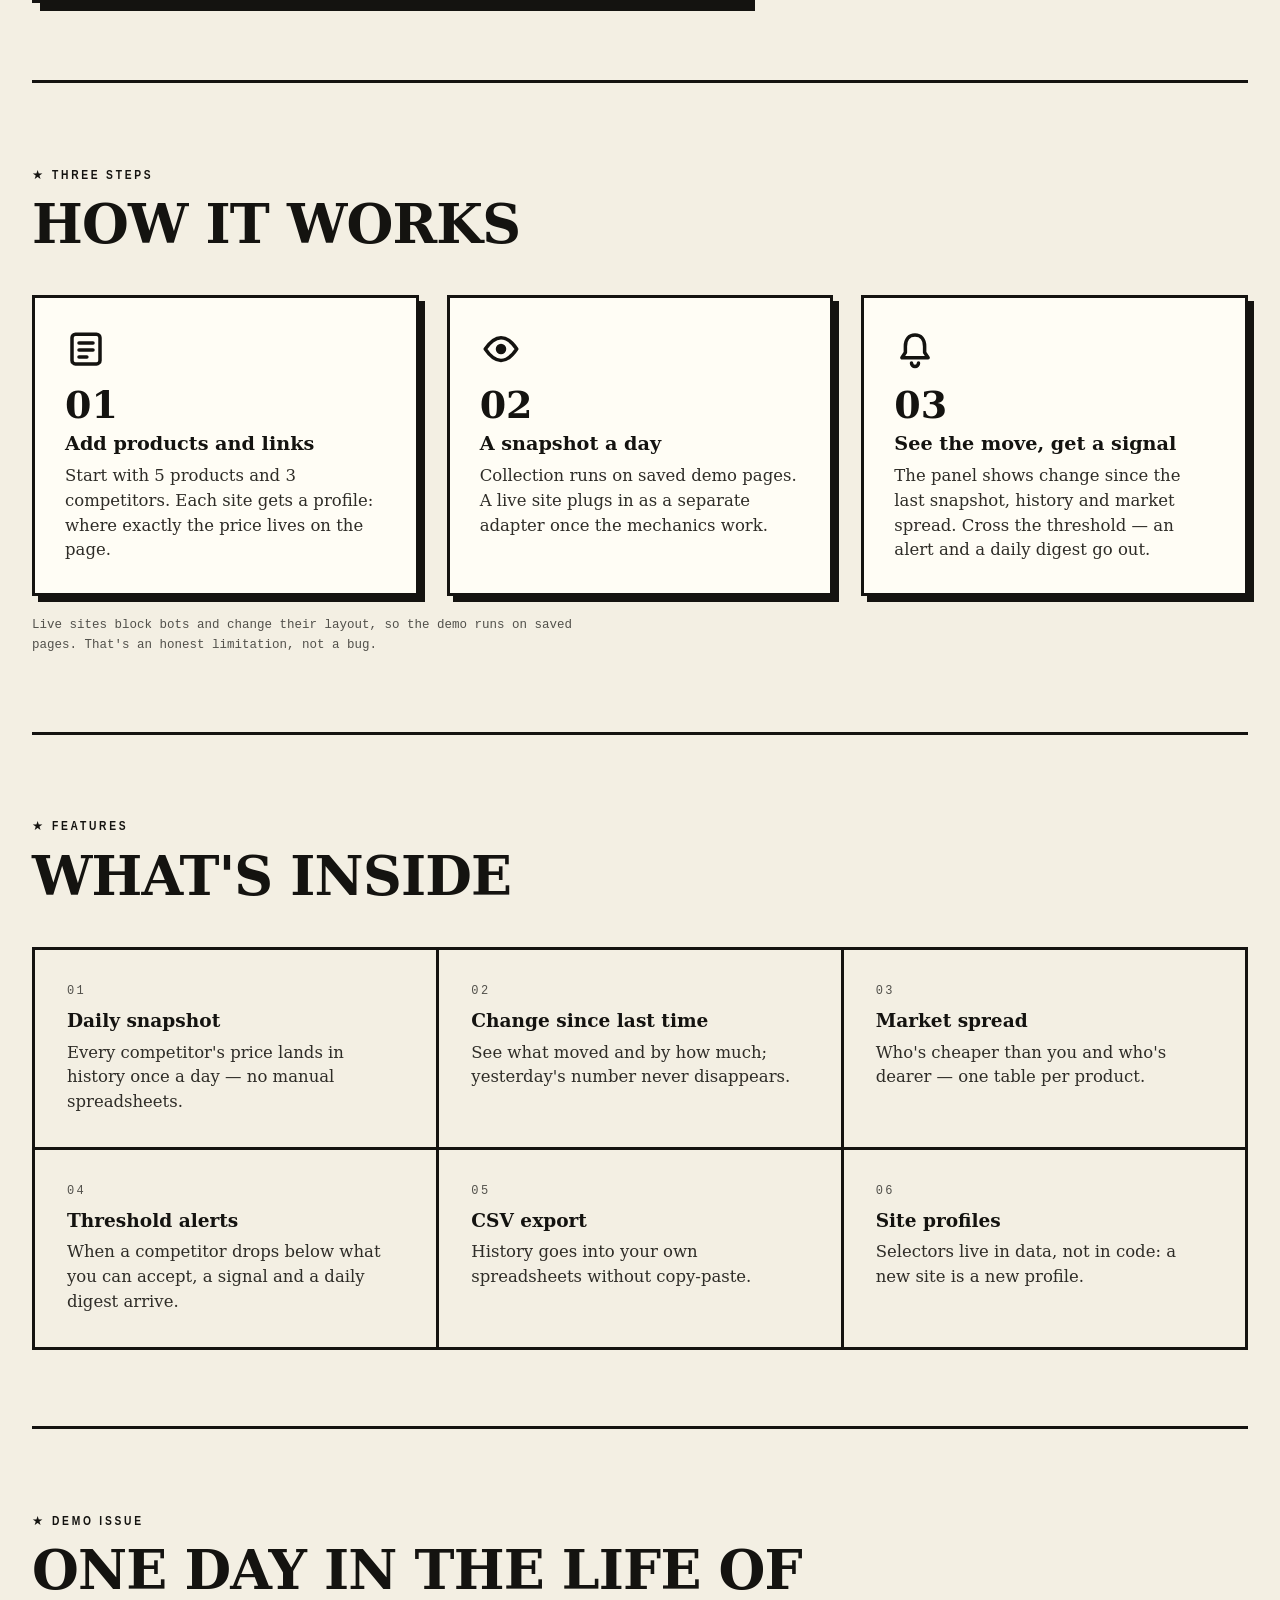
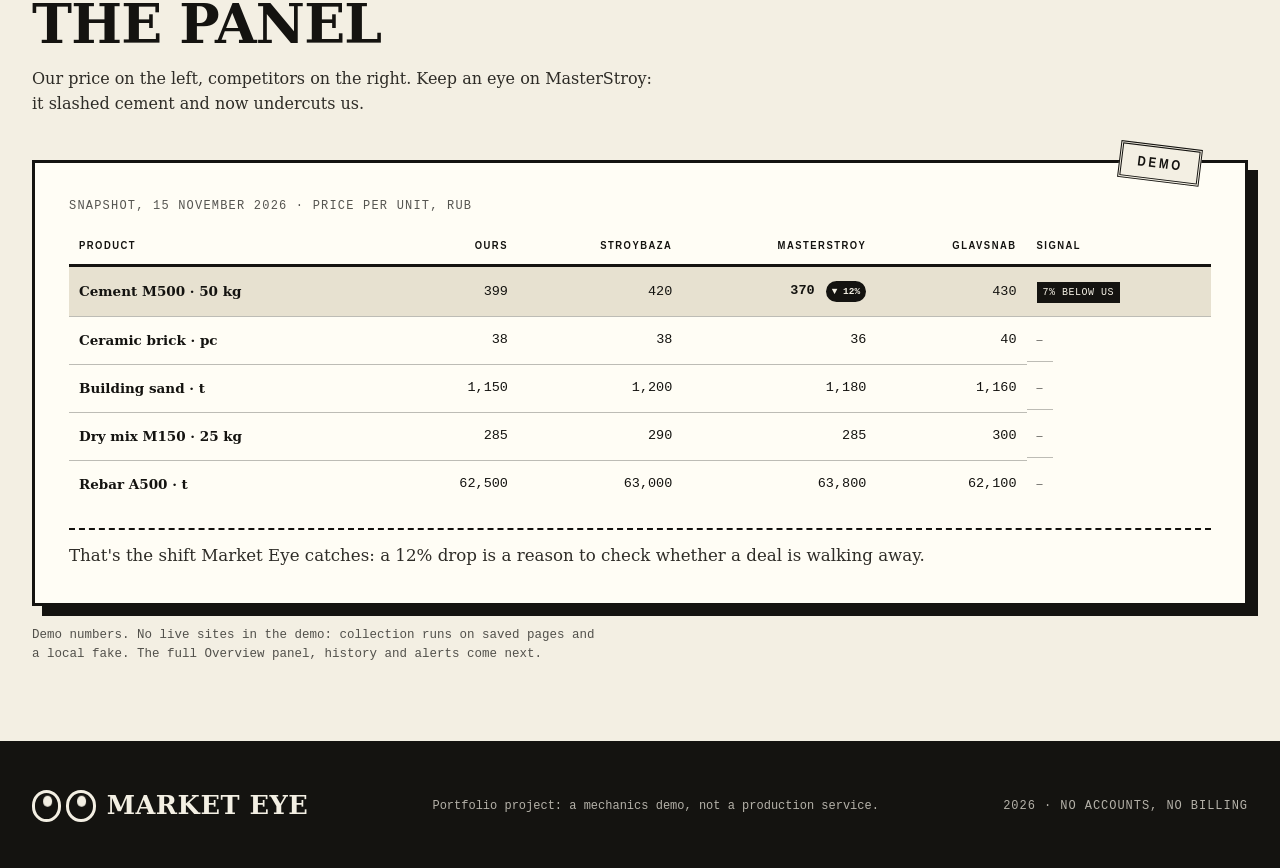
==== commit 0c5c10b5: "Translate landing page to English; keep layout verified" ====
--- a/templates/index.html
+++ b/templates/index.html
@@ -1,38 +1,38 @@
 <!doctype html>
-<html lang="ru">
+<html lang="en">
 <head>
   <meta charset="utf-8">
   <meta name="viewport" content="width=device-width, initial-scale=1">
   <meta name="theme-color" content="#f3efe3">
-  <title>Market Eye — ежедневный обзор цен конкурентов</title>
-  <meta name="description" content="Market Eye раз в день смотрит страницы конкурентов, снимает цены на твои товары и показывает, что изменилось. Демо-проект на сохранённых страницах.">
+  <title>Market Eye — a daily watch on competitor prices</title>
+  <meta name="description" content="Market Eye walks competitor pages once a day, captures prices for your products and shows what changed. A portfolio demo on saved pages.">
   <link rel="icon" href="data:image/svg+xml,%3Csvg xmlns='http://www.w3.org/2000/svg' viewBox='0 0 64 64'%3E%3Crect width='64' height='64' fill='%23f3efe3'/%3E%3Ccircle cx='20' cy='32' r='11' fill='%23fffdf5' stroke='%23141310' stroke-width='4'/%3E%3Ccircle cx='44' cy='32' r='11' fill='%23fffdf5' stroke='%23141310' stroke-width='4'/%3E%3Ccircle cx='24' cy='34' r='4.5' fill='%23141310'/%3E%3Ccircle cx='48' cy='34' r='4.5' fill='%23141310'/%3E%3C/svg%3E">
   <link rel="stylesheet" href="/static/landing.css">
   <script>document.documentElement.classList.add('js');</script>
 </head>
 <body>
-  <a class="skip-link" href="#main">Перейти к содержимому</a>
+  <a class="skip-link" href="#main">Skip to content</a>
 
   <header class="masthead" id="top">
     <div class="ticker" aria-hidden="true">
       <div class="ticker__track">
         <span class="ticker__group">
-          <span>Ежедневный обзор цен</span><span class="ticker__star">★</span>
-          <span>Демо-выпуск</span><span class="ticker__star">★</span>
-          <span>5 товаров × 3 конкурента</span><span class="ticker__star">★</span>
-          <span>Портфолио-проект</span><span class="ticker__star">★</span>
+          <span>Daily price watch</span><span class="ticker__star">★</span>
+          <span>Demo issue</span><span class="ticker__star">★</span>
+          <span>5 products × 3 competitors</span><span class="ticker__star">★</span>
+          <span>Portfolio project</span><span class="ticker__star">★</span>
         </span>
         <span class="ticker__group" aria-hidden="true">
-          <span>Ежедневный обзор цен</span><span class="ticker__star">★</span>
-          <span>Демо-выпуск</span><span class="ticker__star">★</span>
-          <span>5 товаров × 3 конкурента</span><span class="ticker__star">★</span>
-          <span>Портфолио-проект</span><span class="ticker__star">★</span>
+          <span>Daily price watch</span><span class="ticker__star">★</span>
+          <span>Demo issue</span><span class="ticker__star">★</span>
+          <span>5 products × 3 competitors</span><span class="ticker__star">★</span>
+          <span>Portfolio project</span><span class="ticker__star">★</span>
         </span>
       </div>
     </div>
 
     <div class="wrap masthead__bar">
-      <a class="brand" href="#top" aria-label="Market Eye — наверх">
+      <a class="brand" href="#top" aria-label="Market Eye — back to top">
         <span class="brand__eyes eyes" data-eyes aria-hidden="true">
           <span class="eye"><span class="eye__pupil"></span></span>
           <span class="eye"><span class="eye__pupil"></span></span>
@@ -40,14 +40,14 @@
         <span class="brand__word">Market Eye</span>
       </a>
 
-      <nav class="nav" aria-label="Разделы страницы">
-        <a href="#problem">Зачем</a>
-        <a href="#how">Как работает</a>
-        <a href="#features">Что внутри</a>
-        <a href="#demo">Демо</a>
+      <nav class="nav" aria-label="Page sections">
+        <a href="#problem">Why</a>
+        <a href="#how">How it works</a>
+        <a href="#features">What's inside</a>
+        <a href="#demo">Demo</a>
       </nav>
 
-      <a class="btn btn--ink btn--small" href="#demo">Смотреть демо <span class="btn__arrow" aria-hidden="true">→</span></a>
+      <a class="btn btn--ink btn--small" href="#demo">Watch the demo <span class="btn__arrow" aria-hidden="true">→</span></a>
     </div>
 
     <div class="wrap" aria-hidden="true"><div class="rule rule--double"></div></div>
@@ -56,29 +56,29 @@
   <main id="main">
     <section class="hero wrap">
       <div class="hero__copy">
-        <p class="label">B2B · мониторинг цен конкурентов</p>
-        <h1 class="poster">Цены конкурентов<br><span class="poster__outline">под контролем</span></h1>
+        <p class="label">B2B · competitor price monitoring</p>
+        <h1 class="poster">Competitor<br>prices<span class="poster__outline">under control</span></h1>
         <svg class="scribble" viewBox="0 0 320 26" aria-hidden="true">
           <path d="M5 17 C 55 5, 105 24, 160 13 S 262 5, 315 15" fill="none" stroke="currentColor" stroke-width="7" stroke-linecap="round"/>
         </svg>
-        <p class="lede">Раз в день Market Eye обходит страницы конкурентов, снимает цены на твои товары и показывает, что изменилось. Если кто-то стал дешевле тебя — приходит сигнал, пока сделку не увели.</p>
+        <p class="lede">Once a day Market Eye walks the competitors' pages, captures prices for your products and shows what moved. If someone undercuts you, a signal arrives before the deal is lost.</p>
 
         <div class="hero__actions">
-          <a class="btn" href="#demo">Смотреть демо <span class="btn__arrow" aria-hidden="true">→</span></a>
-          <a class="btn btn--ghost" href="#how">Как это работает</a>
+          <a class="btn" href="#demo">Watch the demo <span class="btn__arrow" aria-hidden="true">→</span></a>
+          <a class="btn btn--ghost" href="#how">How it works</a>
         </div>
 
-        <ul class="facts" aria-label="Демо в цифрах">
-          <li><strong class="facts__num">5</strong><span class="facts__label">товаров в наблюдении</span></li>
-          <li><strong class="facts__num">3</strong><span class="facts__label">конкурента</span></li>
-          <li><strong class="facts__num">1</strong><span class="facts__label">снимок в день</span></li>
+        <ul class="facts" aria-label="Demo in numbers">
+          <li><strong class="facts__num">5</strong><span class="facts__label">products watched</span></li>
+          <li><strong class="facts__num">3</strong><span class="facts__label">competitors</span></li>
+          <li><strong class="facts__num">1</strong><span class="facts__label">snapshot a day</span></li>
         </ul>
       </div>
 
       <figure class="hero__art">
         <svg class="art" viewBox="0 0 560 500" role="img" aria-labelledby="artTitle artDesc">
-          <title id="artTitle">Сыщик Market Eye с лупой</title>
-          <desc id="artDesc">Мультяшные глаза в шляпе и лупа, внутри которой ценник конкурента: минус 12 процентов.</desc>
+          <title id="artTitle">The Market Eye private eye with a magnifier</title>
+          <desc id="artDesc">Cartoon eyes under a fedora and a magnifying glass showing a competitor's tag: minus 12 percent.</desc>
           <defs>
             <pattern id="halftone" width="13" height="13" patternUnits="userSpaceOnUse">
               <circle cx="2.4" cy="2.4" r="1.7" fill="#141310" opacity=".55"/>
@@ -112,7 +112,7 @@
             <g transform="rotate(-8 448 330)">
               <rect x="389" y="283" width="118" height="94" fill="#fffdf5" stroke="#141310" stroke-width="5"/>
               <circle cx="406" cy="301" r="7" fill="#f3efe3" stroke="#141310" stroke-width="4"/>
-              <text x="401" y="326" class="art-tag__label">ЦЕМЕНТ</text>
+              <text x="401" y="326" class="art-tag__label">CEMENT</text>
               <text x="399" y="366" class="art-tag__big">−12%</text>
             </g>
           </g>
@@ -124,53 +124,53 @@
           </g>
           <path d="M 515 232 l 6 17 17 6 -17 6 -6 17 -6 -17 -17 -6 17 -6 z" fill="#141310"/>
         </svg>
-        <span class="stamp stamp--art" aria-hidden="true">Следим за ценами</span>
-        <figcaption class="hero__caption">Сыщик по ценам: смотрит чужие страницы, пока ты работаешь.</figcaption>
+        <span class="stamp stamp--art" aria-hidden="true">Watching prices</span>
+        <figcaption class="hero__caption">A private eye for prices: watches the other shops while you work.</figcaption>
       </figure>
     </section>
 
     <div class="band">
       <div class="wrap band__inner">
-        <span class="band__label">Сводка дня</span>
+        <span class="band__label">Day summary</span>
         <ul class="band__list">
-          <li>Цемент <b class="is-down">▼ 12%</b></li>
-          <li>Песок <b class="is-up">▲ 4%</b></li>
-          <li>Кирпич <b class="is-flat">—</b></li>
-          <li>Арматура <b class="is-up">▲ 2%</b></li>
-          <li>Смесь <b class="is-flat">—</b></li>
+          <li>Cement <b class="is-down">▼ 12%</b></li>
+          <li>Sand <b class="is-up">▲ 4%</b></li>
+          <li>Brick <b class="is-flat">—</b></li>
+          <li>Rebar <b class="is-up">▲ 2%</b></li>
+          <li>Dry mix <b class="is-flat">—</b></li>
         </ul>
-        <span class="band__note">демо-данные</span>
+        <span class="band__note">demo data</span>
       </div>
     </div>
 
     <section class="section wrap" id="problem">
       <div class="section__head reveal">
-        <p class="label">Зачем это</p>
-        <h2 class="section__title">Пока ты считаешь смету,<br>конкурент уже скинул 12%</h2>
+        <p class="label">Why</p>
+        <h2 class="section__title">While you're costing the job,<br>a competitor just cut 12%</h2>
       </div>
 
       <div class="split">
         <div class="problem__sheet reveal">
-          <span class="stamp stamp--sheet" aria-hidden="true">Проблема</span>
-          <p class="problem__lead">У небольшого дистрибьютора сотни SKU, а человека, который каждый день обходит чужие прайсы, нет. Цены меняются молча.</p>
+          <span class="stamp stamp--sheet" aria-hidden="true">Problem</span>
+          <p class="problem__lead">A small distributor carries hundreds of SKUs and has nobody who walks competitors' price lists every day. Prices move quietly.</p>
           <ul class="dashes">
-            <li>Прайсы конкурентов проверяют вручную — или не проверяют вовсе.</li>
-            <li>О снижении узнаёшь от клиента, который уже сравнил.</li>
-            <li>Сделка уходит к тому, кто оказался на 8% дешевле.</li>
+            <li>Competitor prices get checked by hand — or not at all.</li>
+            <li>You hear about a price cut from the customer who already compared.</li>
+            <li>The deal goes to whoever is 8% cheaper.</li>
           </ul>
         </div>
 
         <blockquote class="pullquote reveal">
-          «Данные открыты. Не хватает привычки смотреть их каждый день.»
-          <cite>— из описания продукта</cite>
+          “The data is public. What's missing is the habit of looking at it every day.”
+          <cite>— from the product brief</cite>
         </blockquote>
       </div>
     </section>
 
     <section class="section wrap" id="how">
       <div class="section__head reveal">
-        <p class="label">Три шага</p>
-        <h2 class="section__title">Как это работает</h2>
+        <p class="label">Three steps</p>
+        <h2 class="section__title">How it works</h2>
       </div>
 
       <ol class="steps">
@@ -179,79 +179,79 @@
             <svg viewBox="0 0 48 48"><rect x="8" y="7" width="32" height="34" rx="4" fill="none" stroke="currentColor" stroke-width="4"/><path d="M16 17h16M16 25h16M16 33h9" stroke="currentColor" stroke-width="4" stroke-linecap="round"/></svg>
           </span>
           <span class="step__no">01</span>
-          <h3 class="step__title">Заводишь товары и ссылки</h3>
-          <p>На старте — 5 товаров и 3 конкурента. Для каждого сайта свой профиль: где именно на странице живёт цена.</p>
+          <h3 class="step__title">Add products and links</h3>
+          <p>Start with 5 products and 3 competitors. Each site gets a profile: where exactly the price lives on the page.</p>
         </li>
         <li class="step reveal">
           <span class="step__icon" aria-hidden="true">
             <svg viewBox="0 0 48 48"><path d="M6 24c6-9 12-13 18-13s12 4 18 13c-6 9-12 13-18 13S12 33 6 24Z" fill="none" stroke="currentColor" stroke-width="4" stroke-linejoin="round"/><circle cx="24" cy="24" r="6" fill="currentColor"/></svg>
           </span>
           <span class="step__no">02</span>
-          <h3 class="step__title">Каждый день — снимок</h3>
-          <p>Сбор идёт по сохранённым страницам демо-источника. Живой сайт подключается отдельным адаптером, когда механика уже работает.</p>
+          <h3 class="step__title">A snapshot a day</h3>
+          <p>Collection runs on saved demo pages. A live site plugs in as a separate adapter once the mechanics work.</p>
         </li>
         <li class="step reveal">
           <span class="step__icon" aria-hidden="true">
             <svg viewBox="0 0 48 48"><path d="M24 8c-7 0-11 5-11 13v7l-4 6h30l-4-6v-7c0-8-4-13-11-13Z" fill="none" stroke="currentColor" stroke-width="4" stroke-linejoin="round"/><path d="M20 40a4 4 0 0 0 8 0" fill="none" stroke="currentColor" stroke-width="4" stroke-linecap="round"/></svg>
           </span>
           <span class="step__no">03</span>
-          <h3 class="step__title">Видишь изменение и получаешь сигнал</h3>
-          <p>В панели — изменение к прошлому снимку, история и разброс. Порог срабатывает — приходит алерт и дневной дайджест.</p>
+          <h3 class="step__title">See the move, get a signal</h3>
+          <p>The panel shows change since the last snapshot, history and market spread. Cross the threshold — an alert and a daily digest go out.</p>
         </li>
       </ol>
 
-      <p class="fineprint">Живые сайты блокируют ботов и меняют вёрстку, поэтому демо идёт на сохранённых страницах. Это честное ограничение, а не баг.</p>
+      <p class="fineprint">Live sites block bots and change their layout, so the demo runs on saved pages. That's an honest limitation, not a bug.</p>
     </section>
 
     <section class="section wrap" id="features">
       <div class="section__head reveal">
-        <p class="label">Возможности</p>
-        <h2 class="section__title">Что внутри</h2>
+        <p class="label">Features</p>
+        <h2 class="section__title">What's inside</h2>
       </div>
 
       <ul class="features">
-        <li class="feature reveal"><span class="feature__no">01</span><h3>Ежедневный снимок</h3><p>Цена каждого конкурента попадает в историю раз в день — без ручных таблиц.</p></li>
-        <li class="feature reveal"><span class="feature__no">02</span><h3>Изменение к прошлому</h3><p>Сразу видно, что сдвинулось и на сколько — вчерашняя цифра не теряется.</p></li>
-        <li class="feature reveal"><span class="feature__no">03</span><h3>Разброс по рынку</h3><p>Кто дешевле тебя, кто дороже — в одной таблице по каждому товару.</p></li>
-        <li class="feature reveal"><span class="feature__no">04</span><h3>Алерты по порогу</h3><p>Если конкурент стал дешевле, чем допустимо, приходит сигнал и дневной дайджест.</p></li>
-        <li class="feature reveal"><span class="feature__no">05</span><h3>CSV-выгрузка</h3><p>История уходит в твои таблицы без ручного копирования.</p></li>
-        <li class="feature reveal"><span class="feature__no">06</span><h3>Профили сайтов</h3><p>Селекторы живут в данных, а не в коде: новый сайт добавляется профилем.</p></li>
+        <li class="feature reveal"><span class="feature__no">01</span><h3>Daily snapshot</h3><p>Every competitor's price lands in history once a day — no manual spreadsheets.</p></li>
+        <li class="feature reveal"><span class="feature__no">02</span><h3>Change since last time</h3><p>See what moved and by how much; yesterday's number never disappears.</p></li>
+        <li class="feature reveal"><span class="feature__no">03</span><h3>Market spread</h3><p>Who's cheaper than you and who's dearer — one table per product.</p></li>
+        <li class="feature reveal"><span class="feature__no">04</span><h3>Threshold alerts</h3><p>When a competitor drops below what you can accept, a signal and a daily digest arrive.</p></li>
+        <li class="feature reveal"><span class="feature__no">05</span><h3>CSV export</h3><p>History goes into your own spreadsheets without copy-paste.</p></li>
+        <li class="feature reveal"><span class="feature__no">06</span><h3>Site profiles</h3><p>Selectors live in data, not in code: a new site is a new profile.</p></li>
       </ul>
     </section>
 
     <section class="section wrap" id="demo">
       <div class="section__head reveal">
-        <p class="label">Демо-выпуск</p>
-        <h2 class="section__title">Один день из жизни панели</h2>
-        <p class="section__intro">Слева — наша цена, справа — что показывают конкуренты. Смотри на «МастерСтрой»: он уронил цемент и стал дешевле нас.</p>
+        <p class="label">Demo issue</p>
+        <h2 class="section__title">One day in the life of the panel</h2>
+        <p class="section__intro">Our price on the left, competitors on the right. Keep an eye on MasterStroy: it slashed cement and now undercuts us.</p>
       </div>
 
       <div class="demo-sheet reveal">
-        <span class="stamp stamp--demo" aria-hidden="true">Демо</span>
+        <span class="stamp stamp--demo" aria-hidden="true">Demo</span>
         <div class="table-scroll">
           <table class="demo-table">
-            <caption>Снимок 15 ноября 2026 · цены за единицу, ₽</caption>
+            <caption>Snapshot, 15 November 2026 · price per unit, RUB</caption>
             <thead>
               <tr>
-                <th scope="col">Товар</th>
-                <th scope="col" class="num">Мы</th>
-                <th scope="col" class="num">СтройБаза</th>
-                <th scope="col" class="num">МастерСтрой</th>
-                <th scope="col" class="num">ГлавСнаб</th>
-                <th scope="col">Сигнал</th>
+                <th scope="col">Product</th>
+                <th scope="col" class="num">Ours</th>
+                <th scope="col" class="num">StroyBaza</th>
+                <th scope="col" class="num">MasterStroy</th>
+                <th scope="col" class="num">GlavSnab</th>
+                <th scope="col">Signal</th>
               </tr>
             </thead>
             <tbody>
               <tr class="is-moved">
-                <th scope="row">Цемент М500 · 50 кг</th>
+                <th scope="row">Cement M500 · 50 kg</th>
                 <td class="num">399</td>
                 <td class="num">420</td>
                 <td class="num num--moved">370 <span class="delta delta--down">▼ 12%</span></td>
                 <td class="num">430</td>
-                <td><span class="signal">дешевле нас на 7%</span></td>
-              </tr>
-              <tr>
-                <th scope="row">Кирпич керамический · шт</th>
+                <td><span class="signal">7% below us</span></td>
+              </tr>
+              <tr>
+                <th scope="row">Ceramic brick · pc</th>
                 <td class="num">38</td>
                 <td class="num">38</td>
                 <td class="num">36</td>
@@ -259,15 +259,15 @@
                 <td class="signal signal--none">—</td>
               </tr>
               <tr>
-                <th scope="row">Песок строительный · т</th>
-                <td class="num">1 150</td>
-                <td class="num">1 200</td>
-                <td class="num">1 180</td>
-                <td class="num">1 160</td>
+                <th scope="row">Building sand · t</th>
+                <td class="num">1,150</td>
+                <td class="num">1,200</td>
+                <td class="num">1,180</td>
+                <td class="num">1,160</td>
                 <td class="signal signal--none">—</td>
               </tr>
               <tr>
-                <th scope="row">Смесь сухая М150 · 25 кг</th>
+                <th scope="row">Dry mix M150 · 25 kg</th>
                 <td class="num">285</td>
                 <td class="num">290</td>
                 <td class="num">285</td>
@@ -275,35 +275,35 @@
                 <td class="signal signal--none">—</td>
               </tr>
               <tr>
-                <th scope="row">Арматура А500 · т</th>
-                <td class="num">62 500</td>
-                <td class="num">63 000</td>
-                <td class="num">63 800</td>
-                <td class="num">62 100</td>
+                <th scope="row">Rebar A500 · t</th>
+                <td class="num">62,500</td>
+                <td class="num">63,000</td>
+                <td class="num">63,800</td>
+                <td class="num">62,100</td>
                 <td class="signal signal--none">—</td>
               </tr>
             </tbody>
           </table>
         </div>
-        <p class="table-hint" aria-hidden="true">← таблицу можно листать в сторону →</p>
-        <p class="demo-sheet__note">Такой сдвиг и ловит Market Eye: цена вниз на 12% — повод посмотреть, не уходит ли сделка.</p>
-      </div>
-
-      <p class="fineprint">Цифры демонстрационные. Живых сайтов в демо нет: сбор идёт по сохранённым страницам и локальному фейку. Полная панель «Обзор», история и алерты — следующий шаг.</p>
+        <p class="table-hint" aria-hidden="true">← scroll the table sideways →</p>
+        <p class="demo-sheet__note">That's the shift Market Eye catches: a 12% drop is a reason to check whether a deal is walking away.</p>
+      </div>
+
+      <p class="fineprint">Demo numbers. No live sites in the demo: collection runs on saved pages and a local fake. The full Overview panel, history and alerts come next.</p>
     </section>
   </main>
 
   <footer class="footer">
     <div class="wrap footer__inner">
-      <a class="footer__brand" href="#top" aria-label="Market Eye — наверх">
+      <a class="footer__brand" href="#top" aria-label="Market Eye — back to top">
         <span class="brand__eyes eyes" data-eyes aria-hidden="true">
           <span class="eye"><span class="eye__pupil"></span></span>
           <span class="eye"><span class="eye__pupil"></span></span>
         </span>
         <span>Market Eye</span>
       </a>
-      <p class="footer__note">Портфолио-проект: демонстрация механики, не production-сервис.</p>
-      <p class="footer__meta">2026 · без аккаунтов и биллинга</p>
+      <p class="footer__note">Portfolio project: a mechanics demo, not a production service.</p>
+      <p class="footer__meta">2026 · no accounts, no billing</p>
     </div>
   </footer>
 
--- a/static/landing.css
+++ b/static/landing.css
@@ -398,7 +398,7 @@
 .poster {
   margin: 0.18em 0 0;
   font-family: var(--f-display);
-  font-size: clamp(42px, 6.4vw, 92px);
+  font-size: clamp(40px, 6vw, 86px);
   font-weight: 700;
   letter-spacing: -0.02em;
   line-height: 0.94;
@@ -829,11 +829,10 @@
   color: var(--muted);
 }
 
-@media (max-width: 880px) {
-  .table-hint {
-    display: block;
-  }
-}
+.table-hint.is-visible {
+  display: block;
+}
+
 
 .demo-table {
   width: 100%;
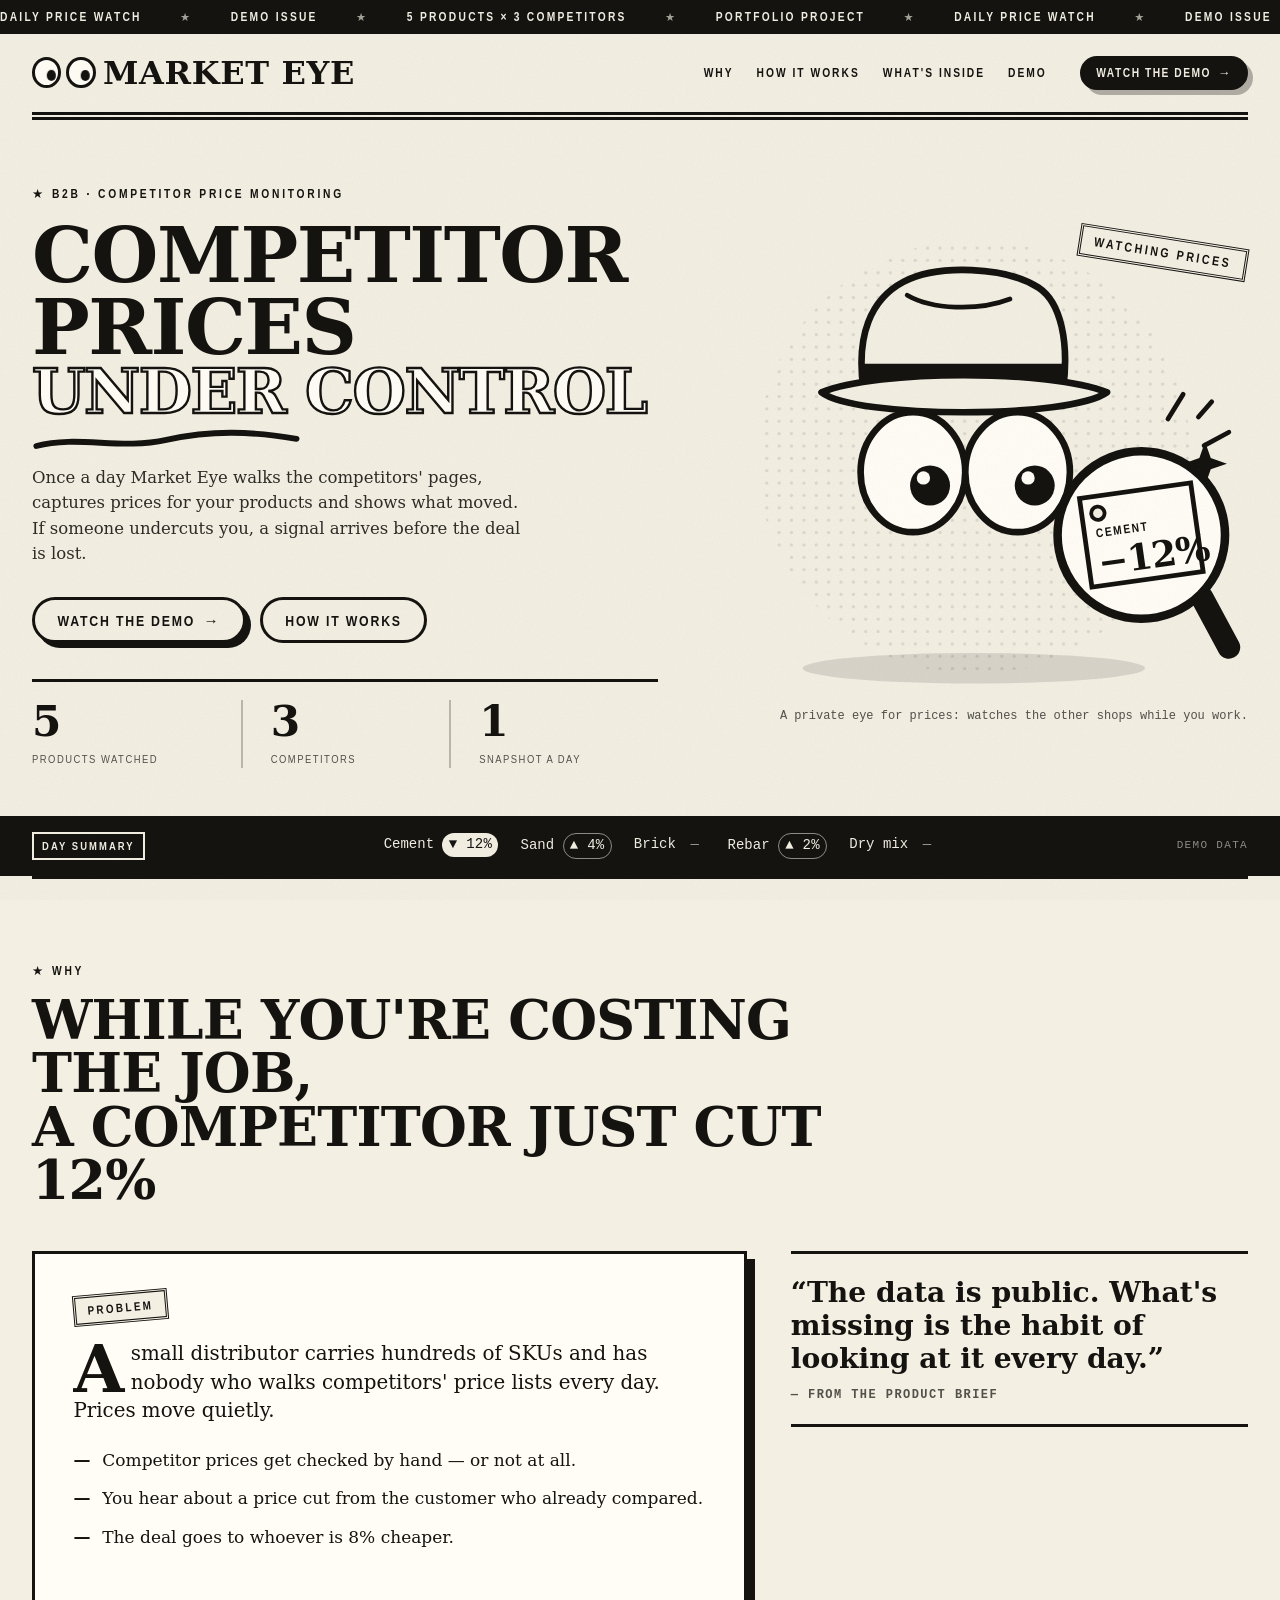
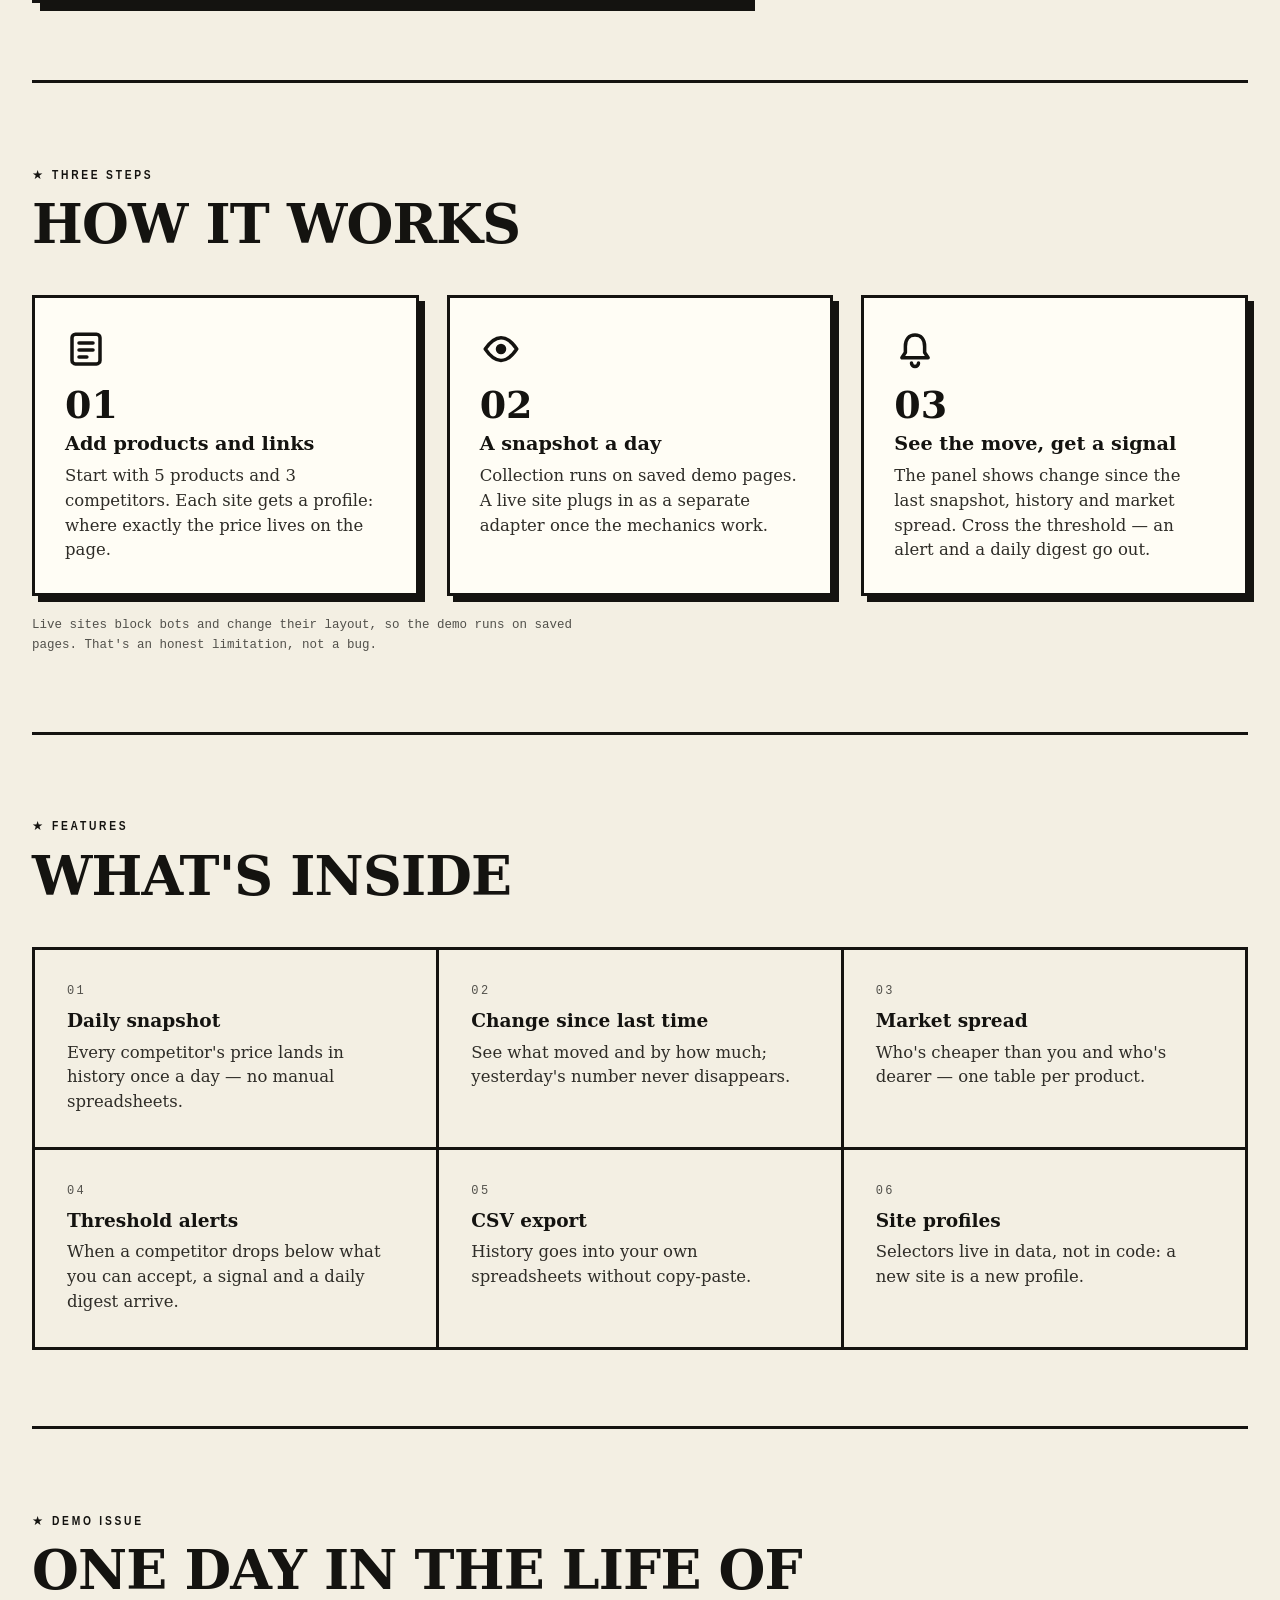
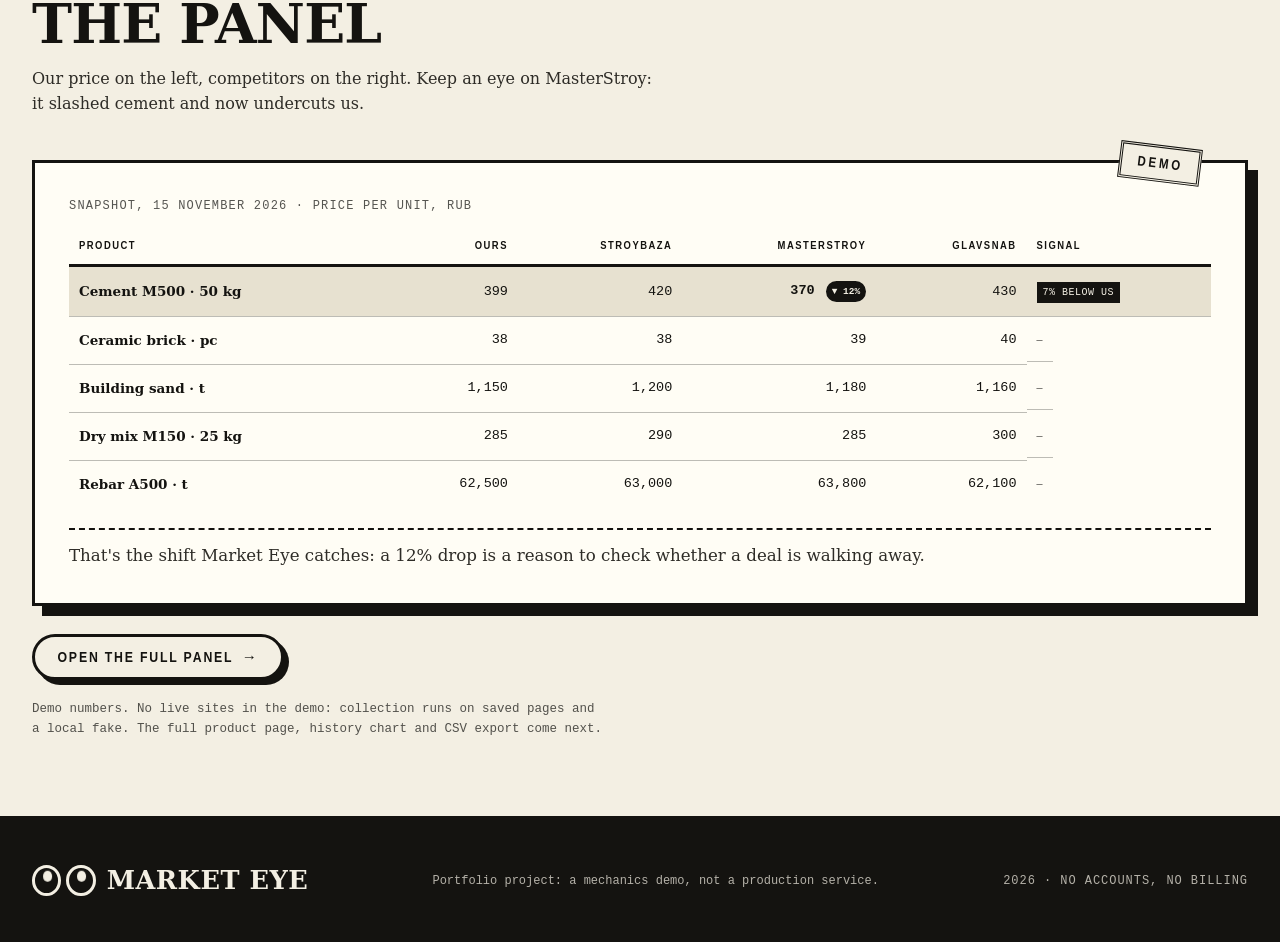
==== commit 5dc47366: "Add the Overview demo panel with simulated daily collection" ====
--- a/templates/index.html
+++ b/templates/index.html
@@ -44,10 +44,10 @@
         <a href="#problem">Why</a>
         <a href="#how">How it works</a>
         <a href="#features">What's inside</a>
-        <a href="#demo">Demo</a>
+        <a href="/overview">Demo</a>
       </nav>
 
-      <a class="btn btn--ink btn--small" href="#demo">Watch the demo <span class="btn__arrow" aria-hidden="true">→</span></a>
+      <a class="btn btn--ink btn--small" href="/overview">Watch the demo <span class="btn__arrow" aria-hidden="true">→</span></a>
     </div>
 
     <div class="wrap" aria-hidden="true"><div class="rule rule--double"></div></div>
@@ -64,7 +64,7 @@
         <p class="lede">Once a day Market Eye walks the competitors' pages, captures prices for your products and shows what moved. If someone undercuts you, a signal arrives before the deal is lost.</p>
 
         <div class="hero__actions">
-          <a class="btn" href="#demo">Watch the demo <span class="btn__arrow" aria-hidden="true">→</span></a>
+          <a class="btn" href="/overview">Watch the demo <span class="btn__arrow" aria-hidden="true">→</span></a>
           <a class="btn btn--ghost" href="#how">How it works</a>
         </div>
 
@@ -254,7 +254,7 @@
                 <th scope="row">Ceramic brick · pc</th>
                 <td class="num">38</td>
                 <td class="num">38</td>
-                <td class="num">36</td>
+                <td class="num">39</td>
                 <td class="num">40</td>
                 <td class="signal signal--none">—</td>
               </tr>
@@ -289,7 +289,9 @@
         <p class="demo-sheet__note">That's the shift Market Eye catches: a 12% drop is a reason to check whether a deal is walking away.</p>
       </div>
 
-      <p class="fineprint">Demo numbers. No live sites in the demo: collection runs on saved pages and a local fake. The full Overview panel, history and alerts come next.</p>
+      <p class="demo-cta"><a class="btn" href="/overview">Open the full panel <span class="btn__arrow" aria-hidden="true">→</span></a></p>
+
+      <p class="fineprint">Demo numbers. No live sites in the demo: collection runs on saved pages and a local fake. The full product page, history chart and CSV export come next.</p>
     </section>
   </main>
 
--- a/static/landing.css
+++ b/static/landing.css
@@ -942,6 +942,10 @@
   color: var(--muted);
 }
 
+.demo-cta {
+  margin-top: clamp(18px, 2.6vw, 28px);
+}
+
 .demo-sheet__note {
   margin-top: 20px;
   padding-top: 14px;
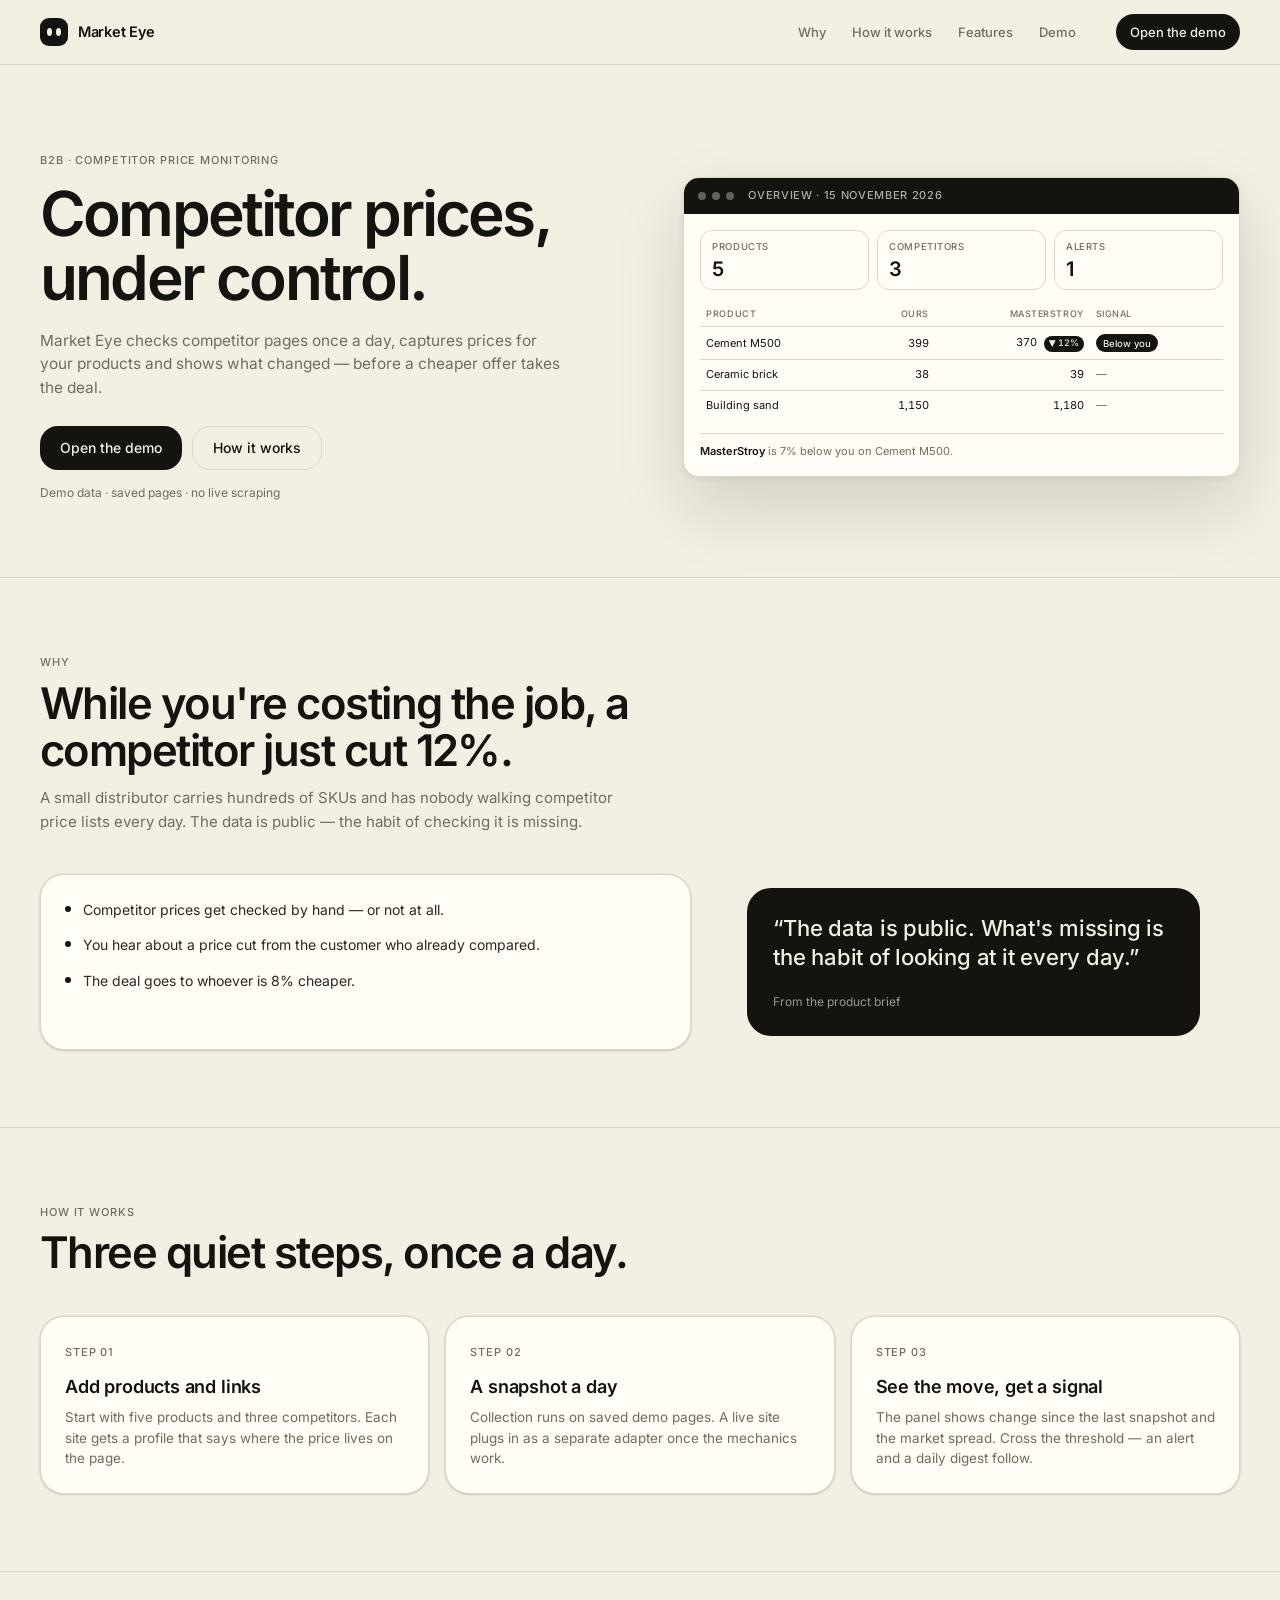
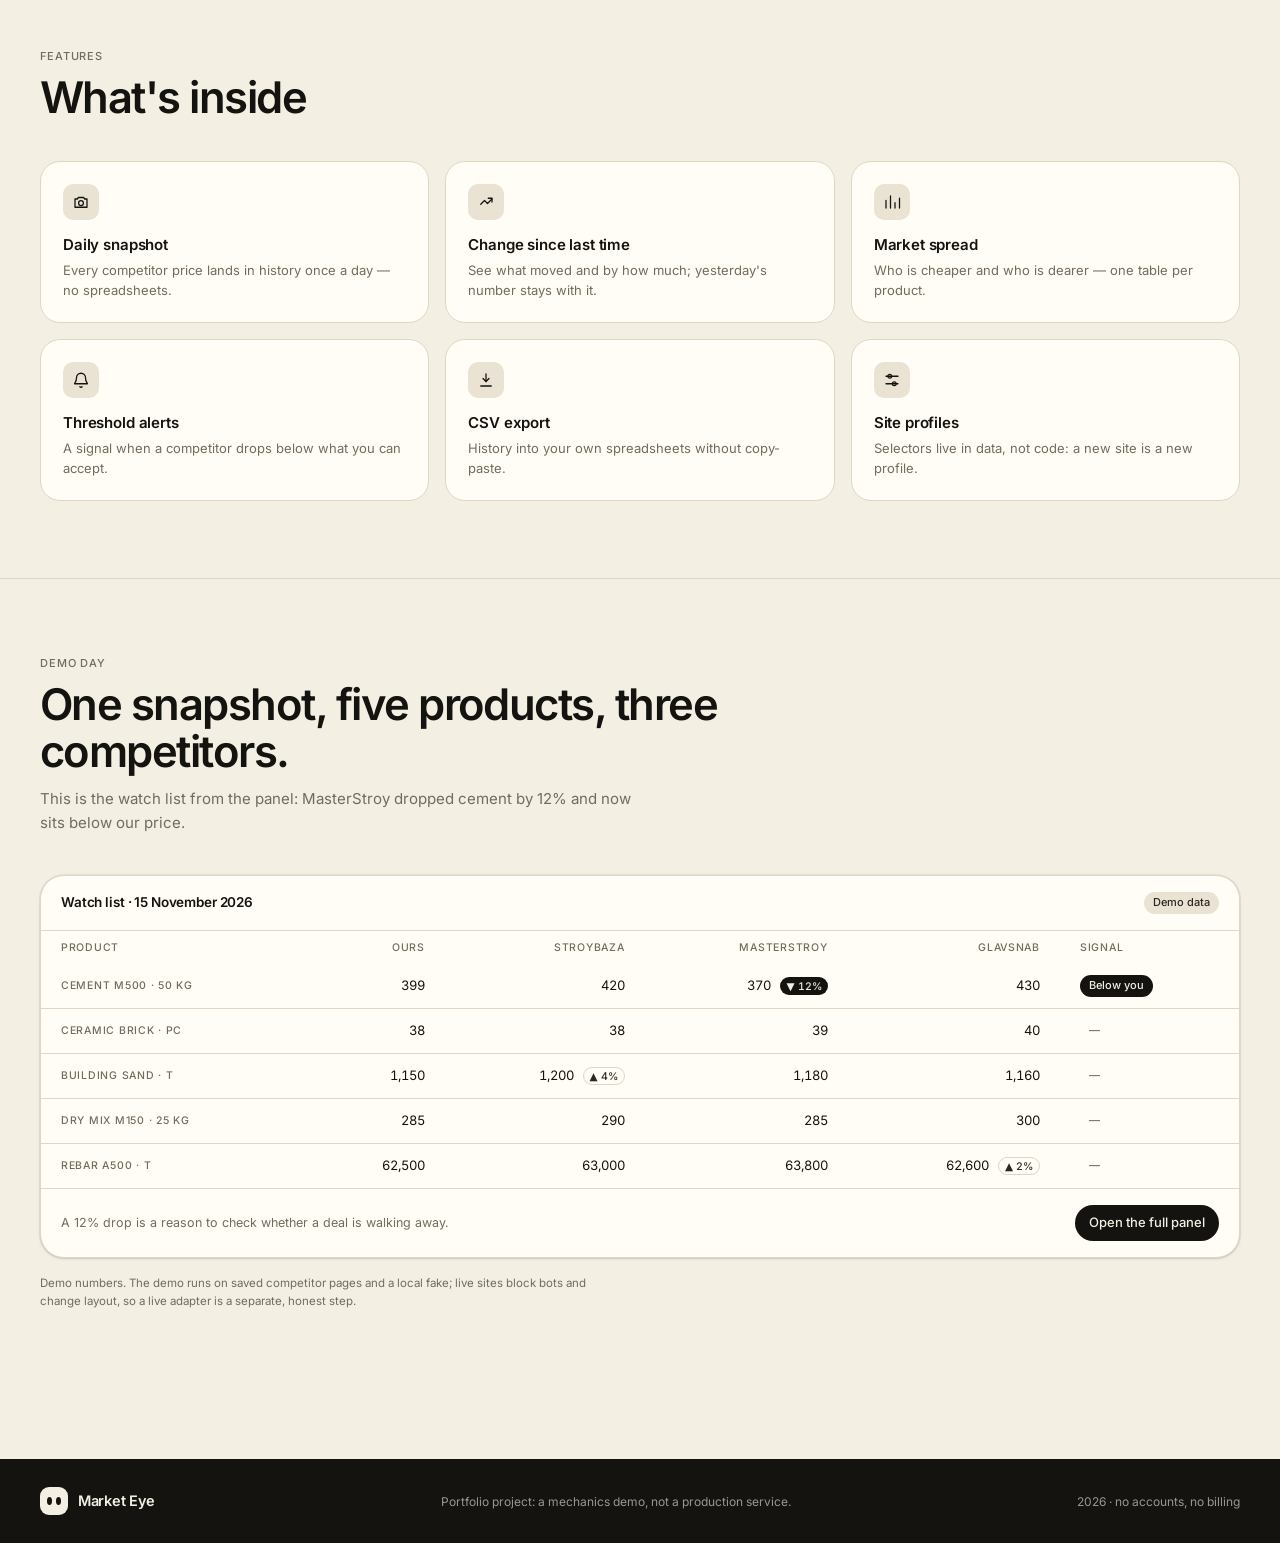
==== commit 6ac3447a: "Restyle the landing page in the new monochrome design code" ====
--- a/templates/index.html
+++ b/templates/index.html
@@ -5,310 +5,284 @@
   <meta name="viewport" content="width=device-width, initial-scale=1">
   <meta name="theme-color" content="#f3efe3">
   <title>Market Eye — a daily watch on competitor prices</title>
-  <meta name="description" content="Market Eye walks competitor pages once a day, captures prices for your products and shows what changed. A portfolio demo on saved pages.">
-  <link rel="icon" href="data:image/svg+xml,%3Csvg xmlns='http://www.w3.org/2000/svg' viewBox='0 0 64 64'%3E%3Crect width='64' height='64' fill='%23f3efe3'/%3E%3Ccircle cx='20' cy='32' r='11' fill='%23fffdf5' stroke='%23141310' stroke-width='4'/%3E%3Ccircle cx='44' cy='32' r='11' fill='%23fffdf5' stroke='%23141310' stroke-width='4'/%3E%3Ccircle cx='24' cy='34' r='4.5' fill='%23141310'/%3E%3Ccircle cx='48' cy='34' r='4.5' fill='%23141310'/%3E%3C/svg%3E">
+  <meta name="description" content="Market Eye checks competitor pages once a day, captures prices for your products and shows what changed. A portfolio demo on saved pages.">
+  <link rel="icon" href="data:image/svg+xml,%3Csvg xmlns='http://www.w3.org/2000/svg' viewBox='0 0 64 64'%3E%3Crect width='64' height='64' rx='14' fill='%23141310'/%3E%3Ccircle cx='26' cy='32' r='7' fill='%23f3efe3'/%3E%3Ccircle cx='40' cy='32' r='7' fill='%23f3efe3'/%3E%3C/svg%3E">
+  <link rel="stylesheet" href="/static/theme.css">
   <link rel="stylesheet" href="/static/landing.css">
-  <script>document.documentElement.classList.add('js');</script>
 </head>
-<body>
+<body class="site">
   <a class="skip-link" href="#main">Skip to content</a>
 
-  <header class="masthead" id="top">
-    <div class="ticker" aria-hidden="true">
-      <div class="ticker__track">
-        <span class="ticker__group">
-          <span>Daily price watch</span><span class="ticker__star">★</span>
-          <span>Demo issue</span><span class="ticker__star">★</span>
-          <span>5 products × 3 competitors</span><span class="ticker__star">★</span>
-          <span>Portfolio project</span><span class="ticker__star">★</span>
-        </span>
-        <span class="ticker__group" aria-hidden="true">
-          <span>Daily price watch</span><span class="ticker__star">★</span>
-          <span>Demo issue</span><span class="ticker__star">★</span>
-          <span>5 products × 3 competitors</span><span class="ticker__star">★</span>
-          <span>Portfolio project</span><span class="ticker__star">★</span>
-        </span>
-      </div>
-    </div>
-
-    <div class="wrap masthead__bar">
-      <a class="brand" href="#top" aria-label="Market Eye — back to top">
-        <span class="brand__eyes eyes" data-eyes aria-hidden="true">
-          <span class="eye"><span class="eye__pupil"></span></span>
-          <span class="eye"><span class="eye__pupil"></span></span>
-        </span>
-        <span class="brand__word">Market Eye</span>
+  <header class="site-header">
+    <div class="container site-header__inner">
+      <a class="brand" href="/" aria-label="Market Eye — home">
+        <span class="brand-mark" aria-hidden="true"><i></i><i></i></span>
+        <span class="brand-word">Market Eye</span>
       </a>
 
-      <nav class="nav" aria-label="Page sections">
-        <a href="#problem">Why</a>
+      <nav class="site-nav" aria-label="Main">
+        <a href="#why">Why</a>
         <a href="#how">How it works</a>
-        <a href="#features">What's inside</a>
+        <a href="#features">Features</a>
         <a href="/overview">Demo</a>
       </nav>
 
-      <a class="btn btn--ink btn--small" href="/overview">Watch the demo <span class="btn__arrow" aria-hidden="true">→</span></a>
+      <a class="btn btn--primary" href="/overview">Open the demo</a>
     </div>
-
-    <div class="wrap" aria-hidden="true"><div class="rule rule--double"></div></div>
   </header>
 
   <main id="main">
-    <section class="hero wrap">
-      <div class="hero__copy">
-        <p class="label">B2B · competitor price monitoring</p>
-        <h1 class="poster">Competitor<br>prices<span class="poster__outline">under control</span></h1>
-        <svg class="scribble" viewBox="0 0 320 26" aria-hidden="true">
-          <path d="M5 17 C 55 5, 105 24, 160 13 S 262 5, 315 15" fill="none" stroke="currentColor" stroke-width="7" stroke-linecap="round"/>
-        </svg>
-        <p class="lede">Once a day Market Eye walks the competitors' pages, captures prices for your products and shows what moved. If someone undercuts you, a signal arrives before the deal is lost.</p>
-
-        <div class="hero__actions">
-          <a class="btn" href="/overview">Watch the demo <span class="btn__arrow" aria-hidden="true">→</span></a>
-          <a class="btn btn--ghost" href="#how">How it works</a>
-        </div>
-
-        <ul class="facts" aria-label="Demo in numbers">
-          <li><strong class="facts__num">5</strong><span class="facts__label">products watched</span></li>
-          <li><strong class="facts__num">3</strong><span class="facts__label">competitors</span></li>
-          <li><strong class="facts__num">1</strong><span class="facts__label">snapshot a day</span></li>
-        </ul>
-      </div>
-
-      <figure class="hero__art">
-        <svg class="art" viewBox="0 0 560 500" role="img" aria-labelledby="artTitle artDesc">
-          <title id="artTitle">The Market Eye private eye with a magnifier</title>
-          <desc id="artDesc">Cartoon eyes under a fedora and a magnifying glass showing a competitor's tag: minus 12 percent.</desc>
-          <defs>
-            <pattern id="halftone" width="13" height="13" patternUnits="userSpaceOnUse">
-              <circle cx="2.4" cy="2.4" r="1.7" fill="#141310" opacity=".55"/>
-            </pattern>
-          </defs>
-
-          <circle cx="272" cy="248" r="228" fill="url(#halftone)" opacity=".2"/>
-          <ellipse cx="272" cy="470" rx="180" ry="16" fill="#141310" opacity=".12"/>
-
-          <path d="M 156 176 C 148 120 164 82 198 64 C 234 45 306 48 340 70 C 364 86 372 128 366 176 Z"
-                fill="#f3efe3" stroke="#141310" stroke-width="7" stroke-linejoin="round"/>
-          <path d="M 202 78 C 228 93 276 95 310 82" fill="none" stroke="#141310" stroke-width="5" stroke-linecap="round"/>
-          <path d="M 155 150 L 367 150 L 367 178 L 155 178 Z" fill="#141310"/>
-          <path d="M 112 180 C 170 156 352 156 412 180 C 374 208 148 208 112 180 Z"
-                fill="#f3efe3" stroke="#141310" stroke-width="7" stroke-linejoin="round"/>
-
-          <g class="art-eye art-eye--left">
-            <ellipse cx="208" cy="264" rx="55" ry="63" fill="#fffdf5" stroke="#141310" stroke-width="7"/>
-            <circle cx="226" cy="278" r="21" fill="#141310"/>
-            <circle cx="219" cy="270" r="7" fill="#fffdf5"/>
-          </g>
-          <g class="art-eye art-eye--right">
-            <ellipse cx="318" cy="264" rx="55" ry="63" fill="#fffdf5" stroke="#141310" stroke-width="7"/>
-            <circle cx="336" cy="278" r="21" fill="#141310"/>
-            <circle cx="329" cy="270" r="7" fill="#fffdf5"/>
-          </g>
-
-          <g class="lens">
-            <path d="M 512 396 L 540 448" stroke="#141310" stroke-width="24" stroke-linecap="round"/>
-            <circle cx="448" cy="330" r="88" fill="#fffdf5" stroke="#141310" stroke-width="9"/>
-            <g transform="rotate(-8 448 330)">
-              <rect x="389" y="283" width="118" height="94" fill="#fffdf5" stroke="#141310" stroke-width="5"/>
-              <circle cx="406" cy="301" r="7" fill="#f3efe3" stroke="#141310" stroke-width="4"/>
-              <text x="401" y="326" class="art-tag__label">CEMENT</text>
-              <text x="399" y="366" class="art-tag__big">−12%</text>
-            </g>
-          </g>
-
-          <g stroke="#141310" stroke-width="5" stroke-linecap="round">
-            <path d="M 476 208 L 492 182"/>
-            <path d="M 514 236 L 540 222"/>
-            <path d="M 508 206 L 522 190"/>
-          </g>
-          <path d="M 515 232 l 6 17 17 6 -17 6 -6 17 -6 -17 -17 -6 17 -6 z" fill="#141310"/>
-        </svg>
-        <span class="stamp stamp--art" aria-hidden="true">Watching prices</span>
-        <figcaption class="hero__caption">A private eye for prices: watches the other shops while you work.</figcaption>
-      </figure>
-    </section>
-
-    <div class="band">
-      <div class="wrap band__inner">
-        <span class="band__label">Day summary</span>
-        <ul class="band__list">
-          <li>Cement <b class="is-down">▼ 12%</b></li>
-          <li>Sand <b class="is-up">▲ 4%</b></li>
-          <li>Brick <b class="is-flat">—</b></li>
-          <li>Rebar <b class="is-up">▲ 2%</b></li>
-          <li>Dry mix <b class="is-flat">—</b></li>
-        </ul>
-        <span class="band__note">demo data</span>
-      </div>
-    </div>
-
-    <section class="section wrap" id="problem">
-      <div class="section__head reveal">
-        <p class="label">Why</p>
-        <h2 class="section__title">While you're costing the job,<br>a competitor just cut 12%</h2>
-      </div>
-
-      <div class="split">
-        <div class="problem__sheet reveal">
-          <span class="stamp stamp--sheet" aria-hidden="true">Problem</span>
-          <p class="problem__lead">A small distributor carries hundreds of SKUs and has nobody who walks competitors' price lists every day. Prices move quietly.</p>
-          <ul class="dashes">
-            <li>Competitor prices get checked by hand — or not at all.</li>
-            <li>You hear about a price cut from the customer who already compared.</li>
-            <li>The deal goes to whoever is 8% cheaper.</li>
-          </ul>
-        </div>
-
-        <blockquote class="pullquote reveal">
-          “The data is public. What's missing is the habit of looking at it every day.”
-          <cite>— from the product brief</cite>
-        </blockquote>
-      </div>
-    </section>
-
-    <section class="section wrap" id="how">
-      <div class="section__head reveal">
-        <p class="label">Three steps</p>
-        <h2 class="section__title">How it works</h2>
-      </div>
-
-      <ol class="steps">
-        <li class="step reveal">
-          <span class="step__icon" aria-hidden="true">
-            <svg viewBox="0 0 48 48"><rect x="8" y="7" width="32" height="34" rx="4" fill="none" stroke="currentColor" stroke-width="4"/><path d="M16 17h16M16 25h16M16 33h9" stroke="currentColor" stroke-width="4" stroke-linecap="round"/></svg>
-          </span>
-          <span class="step__no">01</span>
-          <h3 class="step__title">Add products and links</h3>
-          <p>Start with 5 products and 3 competitors. Each site gets a profile: where exactly the price lives on the page.</p>
-        </li>
-        <li class="step reveal">
-          <span class="step__icon" aria-hidden="true">
-            <svg viewBox="0 0 48 48"><path d="M6 24c6-9 12-13 18-13s12 4 18 13c-6 9-12 13-18 13S12 33 6 24Z" fill="none" stroke="currentColor" stroke-width="4" stroke-linejoin="round"/><circle cx="24" cy="24" r="6" fill="currentColor"/></svg>
-          </span>
-          <span class="step__no">02</span>
-          <h3 class="step__title">A snapshot a day</h3>
-          <p>Collection runs on saved demo pages. A live site plugs in as a separate adapter once the mechanics work.</p>
-        </li>
-        <li class="step reveal">
-          <span class="step__icon" aria-hidden="true">
-            <svg viewBox="0 0 48 48"><path d="M24 8c-7 0-11 5-11 13v7l-4 6h30l-4-6v-7c0-8-4-13-11-13Z" fill="none" stroke="currentColor" stroke-width="4" stroke-linejoin="round"/><path d="M20 40a4 4 0 0 0 8 0" fill="none" stroke="currentColor" stroke-width="4" stroke-linecap="round"/></svg>
-          </span>
-          <span class="step__no">03</span>
-          <h3 class="step__title">See the move, get a signal</h3>
-          <p>The panel shows change since the last snapshot, history and market spread. Cross the threshold — an alert and a daily digest go out.</p>
-        </li>
-      </ol>
-
-      <p class="fineprint">Live sites block bots and change their layout, so the demo runs on saved pages. That's an honest limitation, not a bug.</p>
-    </section>
-
-    <section class="section wrap" id="features">
-      <div class="section__head reveal">
-        <p class="label">Features</p>
-        <h2 class="section__title">What's inside</h2>
-      </div>
-
-      <ul class="features">
-        <li class="feature reveal"><span class="feature__no">01</span><h3>Daily snapshot</h3><p>Every competitor's price lands in history once a day — no manual spreadsheets.</p></li>
-        <li class="feature reveal"><span class="feature__no">02</span><h3>Change since last time</h3><p>See what moved and by how much; yesterday's number never disappears.</p></li>
-        <li class="feature reveal"><span class="feature__no">03</span><h3>Market spread</h3><p>Who's cheaper than you and who's dearer — one table per product.</p></li>
-        <li class="feature reveal"><span class="feature__no">04</span><h3>Threshold alerts</h3><p>When a competitor drops below what you can accept, a signal and a daily digest arrive.</p></li>
-        <li class="feature reveal"><span class="feature__no">05</span><h3>CSV export</h3><p>History goes into your own spreadsheets without copy-paste.</p></li>
-        <li class="feature reveal"><span class="feature__no">06</span><h3>Site profiles</h3><p>Selectors live in data, not in code: a new site is a new profile.</p></li>
-      </ul>
-    </section>
-
-    <section class="section wrap" id="demo">
-      <div class="section__head reveal">
-        <p class="label">Demo issue</p>
-        <h2 class="section__title">One day in the life of the panel</h2>
-        <p class="section__intro">Our price on the left, competitors on the right. Keep an eye on MasterStroy: it slashed cement and now undercuts us.</p>
-      </div>
-
-      <div class="demo-sheet reveal">
-        <span class="stamp stamp--demo" aria-hidden="true">Demo</span>
-        <div class="table-scroll">
-          <table class="demo-table">
-            <caption>Snapshot, 15 November 2026 · price per unit, RUB</caption>
-            <thead>
-              <tr>
-                <th scope="col">Product</th>
-                <th scope="col" class="num">Ours</th>
-                <th scope="col" class="num">StroyBaza</th>
-                <th scope="col" class="num">MasterStroy</th>
-                <th scope="col" class="num">GlavSnab</th>
-                <th scope="col">Signal</th>
-              </tr>
-            </thead>
-            <tbody>
-              <tr class="is-moved">
-                <th scope="row">Cement M500 · 50 kg</th>
-                <td class="num">399</td>
-                <td class="num">420</td>
-                <td class="num num--moved">370 <span class="delta delta--down">▼ 12%</span></td>
-                <td class="num">430</td>
-                <td><span class="signal">7% below us</span></td>
-              </tr>
-              <tr>
-                <th scope="row">Ceramic brick · pc</th>
-                <td class="num">38</td>
-                <td class="num">38</td>
-                <td class="num">39</td>
-                <td class="num">40</td>
-                <td class="signal signal--none">—</td>
-              </tr>
-              <tr>
-                <th scope="row">Building sand · t</th>
-                <td class="num">1,150</td>
-                <td class="num">1,200</td>
-                <td class="num">1,180</td>
-                <td class="num">1,160</td>
-                <td class="signal signal--none">—</td>
-              </tr>
-              <tr>
-                <th scope="row">Dry mix M150 · 25 kg</th>
-                <td class="num">285</td>
-                <td class="num">290</td>
-                <td class="num">285</td>
-                <td class="num">300</td>
-                <td class="signal signal--none">—</td>
-              </tr>
-              <tr>
-                <th scope="row">Rebar A500 · t</th>
-                <td class="num">62,500</td>
-                <td class="num">63,000</td>
-                <td class="num">63,800</td>
-                <td class="num">62,100</td>
-                <td class="signal signal--none">—</td>
-              </tr>
-            </tbody>
-          </table>
-        </div>
-        <p class="table-hint" aria-hidden="true">← scroll the table sideways →</p>
-        <p class="demo-sheet__note">That's the shift Market Eye catches: a 12% drop is a reason to check whether a deal is walking away.</p>
-      </div>
-
-      <p class="demo-cta"><a class="btn" href="/overview">Open the full panel <span class="btn__arrow" aria-hidden="true">→</span></a></p>
-
-      <p class="fineprint">Demo numbers. No live sites in the demo: collection runs on saved pages and a local fake. The full product page, history chart and CSV export come next.</p>
+    <section class="hero">
+      <div class="container hero__inner">
+        <div class="hero__copy">
+          <p class="eyebrow">B2B · competitor price monitoring</p>
+          <h1>Competitor prices, under control.</h1>
+          <p class="hero__lede">Market Eye checks competitor pages once a day, captures prices for your products and shows what changed — before a cheaper offer takes the deal.</p>
+          <div class="hero__actions">
+            <a class="btn btn--primary btn--lg" href="/overview">Open the demo</a>
+            <a class="btn btn--outline btn--lg" href="#how">How it works</a>
+          </div>
+          <p class="hero__note">Demo data · saved pages · no live scraping</p>
+        </div>
+
+        <div class="hero__preview" aria-hidden="true">
+          <div class="preview">
+            <div class="preview__bar">
+              <span class="preview__dot"></span>
+              <span class="preview__dot"></span>
+              <span class="preview__dot"></span>
+              <span class="preview__label">Overview · 15 November 2026</span>
+            </div>
+            <div class="preview__body">
+              <div class="preview__stats">
+                <div class="preview__stat"><span>Products</span><strong>5</strong></div>
+                <div class="preview__stat"><span>Competitors</span><strong>3</strong></div>
+                <div class="preview__stat"><span>Alerts</span><strong>1</strong></div>
+              </div>
+
+              <table class="preview__table">
+                <thead>
+                  <tr>
+                    <th>Product</th>
+                    <th class="num">Ours</th>
+                    <th class="num">MasterStroy</th>
+                    <th>Signal</th>
+                  </tr>
+                </thead>
+                <tbody>
+                  <tr>
+                    <td>Cement M500</td>
+                    <td class="num">399</td>
+                    <td class="num">370 <span class="preview__delta">▼ 12%</span></td>
+                    <td><span class="preview__badge">Below you</span></td>
+                  </tr>
+                  <tr>
+                    <td>Ceramic brick</td>
+                    <td class="num">38</td>
+                    <td class="num">39</td>
+                    <td class="preview__muted">—</td>
+                  </tr>
+                  <tr>
+                    <td>Building sand</td>
+                    <td class="num">1,150</td>
+                    <td class="num">1,180</td>
+                    <td class="preview__muted">—</td>
+                  </tr>
+                </tbody>
+              </table>
+
+              <p class="preview__alert"><strong>MasterStroy</strong> is 7% below you on Cement M500.</p>
+            </div>
+          </div>
+        </div>
+      </div>
+    </section>
+
+    <section class="section" id="why">
+      <div class="container">
+        <div class="section__head">
+          <p class="eyebrow">Why</p>
+          <h2>While you're costing the job, a competitor just cut 12%.</h2>
+          <p class="section__lede">A small distributor carries hundreds of SKUs and has nobody walking competitor price lists every day. The data is public — the habit of checking it is missing.</p>
+        </div>
+
+        <div class="two-col">
+          <div class="card card--pad">
+            <ul class="bullets">
+              <li>Competitor prices get checked by hand — or not at all.</li>
+              <li>You hear about a price cut from the customer who already compared.</li>
+              <li>The deal goes to whoever is 8% cheaper.</li>
+            </ul>
+          </div>
+
+          <blockquote class="quote-card">
+            <p>“The data is public. What's missing is the habit of looking at it every day.”</p>
+            <cite>From the product brief</cite>
+          </blockquote>
+        </div>
+      </div>
+    </section>
+
+    <section class="section" id="how">
+      <div class="container">
+        <div class="section__head">
+          <p class="eyebrow">How it works</p>
+          <h2>Three quiet steps, once a day.</h2>
+        </div>
+
+        <ol class="steps">
+          <li class="step">
+            <span class="step__no">Step 01</span>
+            <h3>Add products and links</h3>
+            <p>Start with five products and three competitors. Each site gets a profile that says where the price lives on the page.</p>
+          </li>
+          <li class="step">
+            <span class="step__no">Step 02</span>
+            <h3>A snapshot a day</h3>
+            <p>Collection runs on saved demo pages. A live site plugs in as a separate adapter once the mechanics work.</p>
+          </li>
+          <li class="step">
+            <span class="step__no">Step 03</span>
+            <h3>See the move, get a signal</h3>
+            <p>The panel shows change since the last snapshot and the market spread. Cross the threshold — an alert and a daily digest follow.</p>
+          </li>
+        </ol>
+      </div>
+    </section>
+
+    <section class="section" id="features">
+      <div class="container">
+        <div class="section__head">
+          <p class="eyebrow">Features</p>
+          <h2>What's inside</h2>
+        </div>
+
+        <div class="features">
+          <article class="feature">
+            <span class="feature__icon" aria-hidden="true"><svg viewBox="0 0 24 24"><path d="M4 8h3l1.5-2h7L17 8h3v11H4Z"/><circle cx="12" cy="13.5" r="3.2"/></svg></span>
+            <h3>Daily snapshot</h3>
+            <p>Every competitor price lands in history once a day — no spreadsheets.</p>
+          </article>
+          <article class="feature">
+            <span class="feature__icon" aria-hidden="true"><svg viewBox="0 0 24 24"><path d="M5 15l5-5 4 4 6-6"/><path d="M15 7h5v5"/></svg></span>
+            <h3>Change since last time</h3>
+            <p>See what moved and by how much; yesterday's number stays with it.</p>
+          </article>
+          <article class="feature">
+            <span class="feature__icon" aria-hidden="true"><svg viewBox="0 0 24 24"><path d="M4 20V10M10 20V4M16 20v-7M22 20V7"/></svg></span>
+            <h3>Market spread</h3>
+            <p>Who is cheaper and who is dearer — one table per product.</p>
+          </article>
+          <article class="feature">
+            <span class="feature__icon" aria-hidden="true"><svg viewBox="0 0 24 24"><path d="M18 9a6 6 0 1 0-12 0c0 6-2.5 6-2.5 8h17c0-2-2.5-2-2.5-8"/><path d="M10.5 21a2 2 0 0 0 3 0"/></svg></span>
+            <h3>Threshold alerts</h3>
+            <p>A signal when a competitor drops below what you can accept.</p>
+          </article>
+          <article class="feature">
+            <span class="feature__icon" aria-hidden="true"><svg viewBox="0 0 24 24"><path d="M12 4v10"/><path d="M8 10l4 4 4-4"/><path d="M5 20h14"/></svg></span>
+            <h3>CSV export</h3>
+            <p>History into your own spreadsheets without copy-paste.</p>
+          </article>
+          <article class="feature">
+            <span class="feature__icon" aria-hidden="true"><svg viewBox="0 0 24 24"><path d="M4 7h16M4 17h16"/><circle cx="9" cy="7" r="2.5"/><circle cx="15" cy="17" r="2.5"/></svg></span>
+            <h3>Site profiles</h3>
+            <p>Selectors live in data, not code: a new site is a new profile.</p>
+          </article>
+        </div>
+      </div>
+    </section>
+
+    <section class="section" id="demo">
+      <div class="container">
+        <div class="section__head">
+          <p class="eyebrow">Demo day</p>
+          <h2>One snapshot, five products, three competitors.</h2>
+          <p class="section__lede">This is the watch list from the panel: MasterStroy dropped cement by 12% and now sits below our price.</p>
+        </div>
+
+        <div class="demo-card">
+          <div class="demo-card__head">
+            <h3 class="demo-card__title">Watch list · 15 November 2026</h3>
+            <span class="badge badge--soft">Demo data</span>
+          </div>
+          <div class="table-wrap">
+            <table class="demo-table">
+              <caption class="sr-only">Demo watch list with current competitor prices, change and signals</caption>
+              <thead>
+                <tr>
+                  <th scope="col">Product</th>
+                  <th scope="col" class="num">Ours</th>
+                  <th scope="col" class="num">StroyBaza</th>
+                  <th scope="col" class="num">MasterStroy</th>
+                  <th scope="col" class="num">GlavSnab</th>
+                  <th scope="col">Signal</th>
+                </tr>
+              </thead>
+              <tbody>
+                <tr>
+                  <th scope="row" class="product">Cement M500 · 50 kg</th>
+                  <td class="num">399</td>
+                  <td class="num">420</td>
+                  <td class="num">370 <span class="delta delta--down">▼ 12%</span></td>
+                  <td class="num">430</td>
+                  <td><span class="badge badge--solid">Below you</span></td>
+                </tr>
+                <tr>
+                  <th scope="row" class="product">Ceramic brick · pc</th>
+                  <td class="num">38</td>
+                  <td class="num">38</td>
+                  <td class="num">39</td>
+                  <td class="num">40</td>
+                  <td><span class="badge badge--muted">—</span></td>
+                </tr>
+                <tr>
+                  <th scope="row" class="product">Building sand · t</th>
+                  <td class="num">1,150</td>
+                  <td class="num">1,200 <span class="delta delta--up">▲ 4%</span></td>
+                  <td class="num">1,180</td>
+                  <td class="num">1,160</td>
+                  <td><span class="badge badge--muted">—</span></td>
+                </tr>
+                <tr>
+                  <th scope="row" class="product">Dry mix M150 · 25 kg</th>
+                  <td class="num">285</td>
+                  <td class="num">290</td>
+                  <td class="num">285</td>
+                  <td class="num">300</td>
+                  <td><span class="badge badge--muted">—</span></td>
+                </tr>
+                <tr>
+                  <th scope="row" class="product">Rebar A500 · t</th>
+                  <td class="num">62,500</td>
+                  <td class="num">63,000</td>
+                  <td class="num">63,800</td>
+                  <td class="num">62,600 <span class="delta delta--up">▲ 2%</span></td>
+                  <td><span class="badge badge--muted">—</span></td>
+                </tr>
+              </tbody>
+            </table>
+          </div>
+          <p class="demo-card__hint">Scroll sideways to see all competitors →</p>
+          <div class="demo-card__foot">
+            <p>A 12% drop is a reason to check whether a deal is walking away.</p>
+            <a class="btn btn--primary" href="/overview">Open the full panel</a>
+          </div>
+        </div>
+
+        <p class="fineprint">Demo numbers. The demo runs on saved competitor pages and a local fake; live sites block bots and change layout, so a live adapter is a separate, honest step.</p>
+      </div>
     </section>
   </main>
 
-  <footer class="footer">
-    <div class="wrap footer__inner">
-      <a class="footer__brand" href="#top" aria-label="Market Eye — back to top">
-        <span class="brand__eyes eyes" data-eyes aria-hidden="true">
-          <span class="eye"><span class="eye__pupil"></span></span>
-          <span class="eye"><span class="eye__pupil"></span></span>
-        </span>
-        <span>Market Eye</span>
+  <footer class="site-footer">
+    <div class="container site-footer__inner">
+      <a class="brand brand--light" href="/" aria-label="Market Eye — home">
+        <span class="brand-mark" aria-hidden="true"><i></i><i></i></span>
+        <span class="brand-word">Market Eye</span>
       </a>
-      <p class="footer__note">Portfolio project: a mechanics demo, not a production service.</p>
-      <p class="footer__meta">2026 · no accounts, no billing</p>
+      <p>Portfolio project: a mechanics demo, not a production service.</p>
+      <p>2026 · no accounts, no billing</p>
     </div>
   </footer>
-
-  <script src="/static/landing.js" defer></script>
 </body>
 </html>
--- a/static/theme.css
+++ b/static/theme.css
@@ -0,0 +1,342 @@
+/* ==========================================================================
+   Market Eye — shared UI layer
+   Quiet monochrome interface: warm paper, ink surfaces, hairline borders,
+   soft elevation, Inter. The dark sidebar and the monogram carry the brand.
+   ========================================================================== */
+
+@font-face {
+  font-family: "Inter";
+  src: url("fonts/inter-400.woff2") format("woff2");
+  font-weight: 400;
+  font-style: normal;
+  font-display: swap;
+}
+
+@font-face {
+  font-family: "Inter";
+  src: url("fonts/inter-500.woff2") format("woff2");
+  font-weight: 500;
+  font-style: normal;
+  font-display: swap;
+}
+
+@font-face {
+  font-family: "Inter";
+  src: url("fonts/inter-600.woff2") format("woff2");
+  font-weight: 600;
+  font-style: normal;
+  font-display: swap;
+}
+
+:root {
+  /* surfaces */
+  --canvas: #f3efe3;
+  --card: #fffdf5;
+  --surface: #eae3d3;
+  --sidebar-bg: #141310;
+
+  /* text */
+  --ink: #141310;
+  --ink-soft: #2b2822;
+  --muted: #726c5e;
+  --paper: #f3efe3;
+
+  /* lines + actions */
+  --hairline: #ded7c5;
+  --sidebar-hairline: rgba(243, 239, 227, 0.15);
+  --primary-bg: #141310;
+  --primary-fg: #f3efe3;
+  --nav-active-bg: rgba(243, 239, 227, 0.12);
+  --nav-hover-bg: rgba(243, 239, 227, 0.07);
+
+  /* shape */
+  --radius-card: 24px;
+  --radius-control: 18px;
+  --radius-small: 10px;
+  --shadow: 0 0 0 1px rgba(23, 23, 23, 0.05), 0 1px 3px rgba(0, 0, 0, 0.1),
+    0 1px 2px -1px rgba(0, 0, 0, 0.1);
+
+  --font-sans: "Inter", system-ui, -apple-system, "Segoe UI", Roboto, sans-serif;
+}
+
+*,
+*::before,
+*::after {
+  box-sizing: border-box;
+}
+
+html {
+  scroll-behavior: smooth;
+}
+
+body {
+  margin: 0;
+  background: var(--canvas);
+  color: var(--ink);
+  font-family: var(--font-sans);
+  font-size: 14px;
+  line-height: 1.43;
+  -webkit-font-smoothing: antialiased;
+  text-rendering: optimizeLegibility;
+}
+
+img,
+svg {
+  display: block;
+  max-width: 100%;
+}
+
+h1,
+h2,
+h3,
+p,
+ul,
+ol,
+figure {
+  margin: 0;
+  padding: 0;
+}
+
+ul,
+ol {
+  list-style: none;
+}
+
+a {
+  color: inherit;
+}
+
+button {
+  font: inherit;
+}
+
+:focus-visible {
+  outline: 2px solid var(--ink);
+  outline-offset: 2px;
+}
+
+.sr-only {
+  position: absolute;
+  width: 1px;
+  height: 1px;
+  margin: -1px;
+  padding: 0;
+  overflow: hidden;
+  clip: rect(0 0 0 0);
+  white-space: nowrap;
+  border: 0;
+}
+
+/* --- eyebrow + small labels -------------------------------------------- */
+
+.eyebrow {
+  font-size: 11px;
+  font-weight: 500;
+  letter-spacing: 0.08em;
+  line-height: 1.33;
+  text-transform: uppercase;
+  color: var(--muted);
+}
+
+/* --- buttons ------------------------------------------------------------ */
+
+.btn {
+  display: inline-flex;
+  align-items: center;
+  justify-content: center;
+  gap: 7px;
+  height: 36px;
+  padding: 0 14px;
+  border: 0;
+  border-radius: var(--radius-control);
+  background: var(--surface);
+  color: var(--ink);
+  font-family: inherit;
+  font-size: 13px;
+  font-weight: 500;
+  line-height: 1;
+  text-decoration: none;
+  white-space: nowrap;
+  cursor: pointer;
+  transition: background-color 0.15s ease, color 0.15s ease, opacity 0.15s ease;
+}
+
+.btn svg {
+  width: 15px;
+  height: 15px;
+  flex: none;
+  fill: none;
+  stroke: currentColor;
+  stroke-width: 1.8;
+  stroke-linecap: round;
+  stroke-linejoin: round;
+}
+
+.btn:hover {
+  background: #e1d9c7;
+}
+
+.btn--primary {
+  background: var(--primary-bg);
+  color: var(--primary-fg);
+}
+
+.btn--primary:hover {
+  background: #2a2721;
+}
+
+.btn--outline {
+  border: 1px solid var(--hairline);
+  background: transparent;
+}
+
+.btn--outline:hover {
+  background: var(--surface);
+}
+
+.btn--ghost {
+  background: transparent;
+}
+
+.btn--ghost:hover {
+  background: var(--surface);
+}
+
+.btn--sm {
+  height: 32px;
+  padding: 0 12px;
+  font-size: 12px;
+}
+
+.btn[disabled] {
+  opacity: 0.45;
+  cursor: not-allowed;
+  pointer-events: none;
+}
+
+/* --- badges ------------------------------------------------------------- */
+
+.badge {
+  display: inline-flex;
+  align-items: center;
+  justify-content: center;
+  gap: 6px;
+  height: 22px;
+  padding: 0 9px;
+  border-radius: 999px;
+  font-size: 11px;
+  font-weight: 500;
+  line-height: 1;
+  white-space: nowrap;
+}
+
+.badge--solid {
+  background: var(--primary-bg);
+  color: var(--primary-fg);
+}
+
+.badge--soft {
+  background: var(--surface);
+  color: var(--ink-soft);
+}
+
+.badge--outline {
+  border: 1px solid var(--hairline);
+  color: var(--ink-soft);
+}
+
+.badge--muted {
+  color: var(--muted);
+}
+
+/* --- cards -------------------------------------------------------------- */
+
+.card {
+  border: 1px solid var(--hairline);
+  border-radius: var(--radius-card);
+  background: var(--card);
+  box-shadow: var(--shadow);
+}
+
+
+/* --- brand -------------------------------------------------------------- */
+
+.brand {
+  display: inline-flex;
+  align-items: center;
+  gap: 10px;
+  color: inherit;
+  text-decoration: none;
+}
+
+.brand-mark {
+  display: flex;
+  align-items: center;
+  justify-content: center;
+  gap: 3.5px;
+  width: 28px;
+  height: 28px;
+  flex: none;
+  border-radius: 9px;
+  background: var(--ink);
+}
+
+.brand-mark i {
+  display: block;
+  width: 5px;
+  height: 8px;
+  border-radius: 50%;
+  background: var(--paper);
+}
+
+.brand-word {
+  font-size: 14.5px;
+  font-weight: 600;
+  letter-spacing: -0.02em;
+  white-space: nowrap;
+}
+
+.brand--light {
+  color: var(--paper);
+}
+
+.brand--light .brand-mark {
+  background: var(--paper);
+}
+
+.brand--light .brand-mark i {
+  background: var(--ink);
+}
+
+/* --- larger button ------------------------------------------------------ */
+
+.btn--lg {
+  height: 44px;
+  padding: 0 20px;
+  font-size: 14px;
+}
+
+/* --- change pills ------------------------------------------------------- */
+
+.delta {
+  display: inline-flex;
+  align-items: center;
+  height: 18px;
+  margin-left: 6px;
+  padding: 0 6px;
+  border-radius: 999px;
+  background: var(--surface);
+  color: var(--ink-soft);
+  font-size: 10.5px;
+  font-weight: 500;
+}
+
+.delta--down {
+  background: var(--primary-bg);
+  color: var(--primary-fg);
+}
+
+.delta--up {
+  border: 1px solid var(--hairline);
+  background: transparent;
+}
--- a/static/landing.css
+++ b/static/landing.css
@@ -1,1029 +1,30 @@
 /* ==========================================================================
    Market Eye — landing page
-   Black-and-white 1950s cartoon code: thick ink outlines, paper grain,
-   halftone, big friendly eyes. No external fonts, images or libraries.
+   Quiet monochrome marketing page on top of theme.css.
    ========================================================================== */
 
-:root {
-  --ink: #141310;
-  --ink-soft: #2e2c27;
-  --paper: #f3efe3;
-  --paper-2: #e7e1d0;
-  --white: #fffdf5;
-  --muted: rgba(20, 19, 16, 0.72);
-
-  --f-display: "URW Bookman", "Bookman Old Style", "DejaVu Serif", Georgia, serif;
-  --f-body: "C059", "Century Schoolbook L", "DejaVu Serif", Georgia, serif;
-  --f-label: "Nimbus Sans Narrow", "Liberation Sans Narrow", "DejaVu Sans", sans-serif;
-  --f-mono: "Nimbus Mono PS", "Liberation Mono", "DejaVu Sans Mono", monospace;
-
-  --rule: 3px solid var(--ink);
-  --ease: cubic-bezier(0.2, 0.7, 0.2, 1);
-}
-
-*,
-*::before,
-*::after {
-  box-sizing: border-box;
-}
-
-html {
-  scroll-behavior: smooth;
-}
-
-body {
-  margin: 0;
-  background: var(--paper);
-  color: var(--ink);
-  font-family: var(--f-body);
-  font-size: clamp(17px, 1.05vw, 19px);
-  line-height: 1.55;
-  overflow-x: clip;
-  -webkit-font-smoothing: antialiased;
-  text-rendering: optimizeLegibility;
-}
-
-/* paper grain over everything, but never in the way */
-body::after {
-  content: "";
-  position: fixed;
-  inset: 0;
-  z-index: 9999;
-  pointer-events: none;
-  opacity: 0.2;
-  mix-blend-mode: multiply;
-  background-image: url("data:image/svg+xml,%3Csvg xmlns='http://www.w3.org/2000/svg' width='180' height='180'%3E%3Cfilter id='n'%3E%3CfeTurbulence type='fractalNoise' baseFrequency='0.85' numOctaves='2' stitchTiles='stitch'/%3E%3CfeColorMatrix type='saturate' values='0'/%3E%3C/filter%3E%3Crect width='180' height='180' filter='url(%23n)' opacity='0.42'/%3E%3C/svg%3E");
-}
-
-::selection {
-  background: var(--ink);
-  color: var(--paper);
-}
-
-img,
-svg {
-  max-width: 100%;
-}
-
-h1,
-h2,
-h3,
-p,
-ul,
-ol,
-figure,
-blockquote,
-dl,
-dd {
-  margin: 0;
-}
-
-a {
-  color: inherit;
-}
-
-:focus-visible {
-  outline: 3px dashed var(--ink);
-  outline-offset: 4px;
-}
-
-.wrap {
-  width: min(1240px, calc(100% - clamp(28px, 5vw, 72px)));
+.site {
+  display: flex;
+  flex-direction: column;
+  min-height: 100vh;
+}
+
+.container {
+  width: min(1200px, calc(100% - 48px));
   margin-inline: auto;
 }
-
-.label {
-  display: inline-block;
-  max-width: 100%;
-  margin: 0;
-  font-family: var(--f-label);
-  font-size: 12.5px;
-  font-weight: 700;
-  letter-spacing: 0.22em;
-  text-transform: uppercase;
-  color: var(--ink);
-}
-
-.label::before {
-  content: "★";
-  display: inline-block;
-  margin-right: 0.7em;
-  font-size: 1em;
-  letter-spacing: 0;
-}
-
-.fineprint {
-  max-width: 76ch;
-  margin-top: 20px;
-  font-family: var(--f-mono);
-  font-size: 12.5px;
-  line-height: 1.55;
-  color: var(--muted);
-}
-
-.rule {
-  border-top: var(--rule);
-}
-
-.rule--double {
-  height: 8px;
-  border-top: var(--rule);
-  border-bottom: var(--rule);
-}
-
-/* --- stamps ------------------------------------------------------------- */
-
-.stamp {
-  display: inline-block;
-  padding: 0.55em 0.95em;
-  border: 3px double var(--ink);
-  background: var(--paper);
-  color: var(--ink);
-  font-family: var(--f-label);
-  font-size: 12px;
-  font-weight: 700;
-  letter-spacing: 0.2em;
-  line-height: 1;
-  text-transform: uppercase;
-  transform: rotate(-5deg);
-}
-
-.stamp--art {
-  position: absolute;
-  top: 3%;
-  right: 0;
-  z-index: 2;
-  font-size: 13px;
-  transform: rotate(9deg);
-}
-
-.stamp--sheet {
-  margin-bottom: 1.4em;
-}
-
-.stamp--demo {
-  position: absolute;
-  top: -18px;
-  right: clamp(18px, 4vw, 44px);
-  z-index: 2;
-  padding: 0.6em 1.1em;
-  font-size: 14px;
-  transform: rotate(7deg);
-}
-
-/* --- buttons ------------------------------------------------------------ */
-
-.btn {
-  display: inline-flex;
-  align-items: center;
-  justify-content: center;
-  gap: 0.55em;
-  padding: 0.85em 1.5em;
-  border: var(--rule);
-  border-radius: 999px;
-  background: var(--paper);
-  color: var(--ink);
-  box-shadow: 5px 5px 0 var(--ink);
-  font-family: var(--f-label);
-  font-size: 15px;
-  font-weight: 700;
-  letter-spacing: 0.12em;
-  line-height: 1;
-  text-decoration: none;
-  text-transform: uppercase;
-  white-space: nowrap;
-  transition: transform 0.16s var(--ease), box-shadow 0.16s var(--ease),
-    background-color 0.16s var(--ease), color 0.16s var(--ease);
-}
-
-.btn:hover {
-  transform: translate(2px, 2px);
-  box-shadow: 3px 3px 0 var(--ink);
-}
-
-.btn:active {
-  transform: translate(5px, 5px);
-  box-shadow: 0 0 0 var(--ink);
-}
-
-.btn--ink {
-  background: var(--ink);
-  color: var(--paper);
-  box-shadow: 5px 5px 0 rgba(20, 19, 16, 0.3);
-}
-
-.btn--ink:hover {
-  box-shadow: 3px 3px 0 rgba(20, 19, 16, 0.3);
-}
-
-.btn--ghost {
-  background: transparent;
-  box-shadow: none;
-}
-
-.btn--ghost:hover {
-  box-shadow: none;
-  background: var(--ink);
-  color: var(--paper);
-}
-
-.btn--small {
-  padding: 0.62em 1.05em;
-  font-size: 12.5px;
-}
-
-.btn__arrow {
-  transition: transform 0.16s var(--ease);
-}
-
-.btn:hover .btn__arrow {
-  transform: translateX(4px);
-}
-
-/* --- eyes --------------------------------------------------------------- */
-
-.eyes {
-  display: inline-flex;
-  align-items: center;
-  gap: 5px;
-}
-
-.eye {
-  position: relative;
-  width: var(--eye-size, 30px);
-  aspect-ratio: 1 / 1.06;
-  flex: none;
-  border: 3px solid var(--ink);
-  border-radius: 50%;
-  background: var(--white);
-  overflow: hidden;
-}
-
-.eye__pupil {
-  position: absolute;
-  top: 50%;
-  left: 50%;
-  width: 40%;
-  height: 42%;
-  border-radius: 50%;
-  background: var(--ink);
-  transform: translate(calc(-50% + var(--px, 0px)), calc(-50% + var(--py, 0px)));
-  transition: transform 0.1s linear;
-  will-change: transform;
-}
-
-/* eyelid: closed for a moment, then open again */
-.eye::after {
-  content: "";
-  position: absolute;
-  inset: -2px;
-  border-bottom: 3px solid var(--ink);
-  border-radius: 50%;
-  background: var(--paper);
-  transform: translateY(-115%);
-  animation: lid 7.2s infinite;
-}
-
-.eye:nth-child(2)::after {
-  animation-delay: 2.6s;
-}
-
-/* --- ticker + masthead -------------------------------------------------- */
-
-.ticker {
-  overflow: hidden;
-  padding: 0.45rem 0;
-  background: var(--ink);
-  color: var(--paper);
-  font-family: var(--f-label);
-  font-size: 12.5px;
-  font-weight: 700;
-  letter-spacing: 0.18em;
-  text-transform: uppercase;
-}
-
-.ticker__track {
-  display: flex;
-  width: max-content;
-  animation: ticker 40s linear infinite;
-}
-
-.ticker__group {
-  display: flex;
-  align-items: center;
-  gap: 2.4rem;
-  padding-right: 2.4rem;
-}
-
-.ticker__star {
-  font-size: 0.9em;
-  opacity: 0.65;
-}
-
-.masthead {
-  position: relative;
-  z-index: 2;
-}
-
-.masthead__bar {
-  display: flex;
-  align-items: center;
-  gap: clamp(16px, 2.6vw, 40px);
-  padding: clamp(14px, 2vw, 22px) 0;
-}
-
-.brand {
-  display: inline-flex;
-  align-items: center;
-  gap: 0.42em;
-  text-decoration: none;
-}
-
-.brand__eyes {
-  --eye-size: clamp(25px, 2.3vw, 33px);
-}
-
-.brand__word {
-  font-family: var(--f-display);
-  font-size: clamp(23px, 2.5vw, 34px);
-  font-weight: 700;
-  letter-spacing: 0.02em;
-  line-height: 1;
-  text-transform: uppercase;
-}
-
-.nav {
-  display: flex;
-  align-items: center;
-  gap: clamp(14px, 1.8vw, 26px);
-  margin-left: auto;
-}
-
-.nav a {
-  font-family: var(--f-label);
-  font-size: 12.5px;
-  font-weight: 700;
-  letter-spacing: 0.16em;
-  text-decoration: none;
-  text-transform: uppercase;
-  text-underline-offset: 5px;
-}
-
-.nav a:hover {
-  text-decoration: underline;
-  text-decoration-thickness: 3px;
-}
-
-/* --- hero --------------------------------------------------------------- */
-
-.hero {
-  display: grid;
-  grid-template-columns: minmax(0, 1.08fr) minmax(0, 0.92fr);
-  min-width: 0;
-  gap: clamp(24px, 4.5vw, 64px);
-  align-items: center;
-  padding: clamp(30px, 4.6vw, 64px) 0 clamp(26px, 4vw, 48px);
-}
-
-.hero__copy {
-  position: relative;
-  z-index: 1;
-  min-width: 0;
-}
-
-.hero__art {
-  min-width: 0;
-}
-
-.poster {
-  margin: 0.18em 0 0;
-  font-family: var(--f-display);
-  font-size: clamp(40px, 6vw, 86px);
-  font-weight: 700;
-  letter-spacing: -0.02em;
-  line-height: 0.94;
-  text-transform: uppercase;
-}
-
-.poster__outline {
-  display: block;
-  font-size: 0.8em;
-  white-space: nowrap;
-  color: var(--white);
-  -webkit-text-stroke: 2.4px var(--ink);
-}
-
-@supports not (-webkit-text-stroke: 1px black) {
-  .poster__outline {
-    color: var(--ink);
-  }
-}
-
-.scribble {
-  display: block;
-  width: clamp(170px, 21vw, 290px);
-  height: auto;
-  margin: 8px 0 14px;
-  color: var(--ink);
-  transform: rotate(-1.2deg);
-}
-
-.lede {
-  max-width: 47ch;
-  font-size: clamp(16.5px, 1.25vw, 20px);
-  line-height: 1.55;
-  color: var(--ink-soft);
-}
-
-.hero__actions {
-  display: flex;
-  flex-wrap: wrap;
-  gap: 14px;
-  margin-top: clamp(20px, 2.6vw, 30px);
-}
-
-.facts {
-  display: grid;
-  grid-template-columns: repeat(3, minmax(0, 1fr));
-  gap: 0;
-  margin-top: clamp(24px, 3vw, 36px);
-  padding: 18px 0 0;
-  border-top: var(--rule);
-  list-style: none;
-}
-
-.facts li {
-  min-width: 0;
-  padding-right: clamp(10px, 1.6vw, 28px);
-}
-
-.facts li + li {
-  padding-left: clamp(16px, 2.2vw, 36px);
-  border-left: 2px solid rgba(20, 19, 16, 0.25);
-}
-
-.facts__num {
-  display: block;
-  font-family: var(--f-display);
-  font-size: clamp(30px, 3.3vw, 44px);
-  font-weight: 700;
-  line-height: 1;
-}
-
-.facts__label {
-  display: block;
-  margin-top: 7px;
-  font-family: var(--f-label);
-  font-size: 11.5px;
-  letter-spacing: 0.13em;
-  text-transform: uppercase;
-  color: var(--muted);
-}
-
-.hero__art {
-  position: relative;
-  margin: 0;
-}
-
-.art {
-  display: block;
-  width: 100%;
-  height: auto;
-  animation: bob 7.5s ease-in-out infinite;
-}
-
-.art-tag__label {
-  font-family: var(--f-label);
-  font-size: 13px;
-  font-weight: 700;
-  letter-spacing: 0.14em;
-  fill: var(--ink);
-}
-
-.art-tag__big {
-  font-family: var(--f-display);
-  font-size: 38px;
-  font-weight: 700;
-  letter-spacing: -0.02em;
-  fill: var(--ink);
-}
-
-.art-eye {
-  transform-box: fill-box;
-  transform-origin: center;
-  animation: art-blink 6.8s infinite;
-}
-
-.art-eye--right {
-  animation-delay: 2.2s;
-}
-
-.hero__caption {
-  margin-top: 10px;
-  font-family: var(--f-mono);
-  font-size: 12px;
-  line-height: 1.5;
-  color: var(--muted);
-  text-align: right;
-}
-
-/* --- "сводка дня" band -------------------------------------------------- */
-
-.band {
-  background: var(--ink);
-  color: var(--paper);
-  border-block: var(--rule);
-}
-
-.band__inner {
-  display: flex;
-  flex-wrap: wrap;
-  align-items: center;
-  justify-content: space-between;
-  gap: 10px 26px;
-  padding: 13px 0;
-}
-
-.band__label {
-  padding: 0.3em 0.7em;
-  border: 2px solid var(--paper);
-  font-family: var(--f-label);
-  font-size: 11.5px;
-  font-weight: 700;
-  letter-spacing: 0.18em;
-  text-transform: uppercase;
-}
-
-.band__list {
-  display: flex;
-  flex-wrap: wrap;
-  gap: 10px 22px;
-  margin: 0;
-  padding: 0;
-  list-style: none;
-  font-family: var(--f-mono);
-  font-size: 14px;
-}
-
-.band__list b {
-  display: inline-block;
-  padding: 0.1em 0.45em;
-  font-weight: 400;
-  letter-spacing: 0.02em;
-}
-
-.band__list .is-down {
-  background: var(--paper);
-  color: var(--ink);
-  border-radius: 999px;
-}
-
-.band__list .is-up {
-  border: 1.5px solid rgba(243, 239, 227, 0.55);
-  border-radius: 999px;
-}
-
-.band__list .is-flat {
-  opacity: 0.6;
-}
-
-.band__note {
-  font-family: var(--f-mono);
-  font-size: 11px;
-  letter-spacing: 0.12em;
-  text-transform: uppercase;
-  opacity: 0.55;
-}
-
-/* --- sections ----------------------------------------------------------- */
-
-.section {
-  padding: clamp(44px, 6vw, 88px) 0;
-  border-top: var(--rule);
-}
-
-.section__head {
-  max-width: 900px;
-  margin-bottom: clamp(24px, 3.5vw, 44px);
-}
-
-.section__title {
-  margin-top: 0.22em;
-  font-family: var(--f-display);
-  font-size: clamp(29px, 4.2vw, 56px);
-  font-weight: 700;
-  letter-spacing: -0.015em;
-  line-height: 0.99;
-  text-transform: uppercase;
-}
-
-.section__intro {
-  max-width: 62ch;
-  margin-top: 1em;
-  font-size: clamp(16px, 1.15vw, 19px);
-  color: var(--ink-soft);
-}
-
-/* --- problem ------------------------------------------------------------ */
-
-.split {
-  display: grid;
-  grid-template-columns: minmax(0, 1.22fr) minmax(0, 0.78fr);
-  gap: clamp(20px, 3.4vw, 48px);
-  align-items: start;
-}
-
-.problem__sheet {
-  position: relative;
-  padding: clamp(20px, 3vw, 40px);
-  border: var(--rule);
-  background: var(--white);
-  box-shadow: 8px 8px 0 var(--ink);
-  transform: rotate(-0.35deg);
-}
-
-.problem__lead {
-  font-size: clamp(19px, 1.55vw, 24px);
-  line-height: 1.42;
-}
-
-.problem__lead::first-letter {
-  float: left;
-  padding: 0.06em 0.1em 0 0;
-  font-family: var(--f-display);
-  font-size: 3.3em;
-  font-weight: 700;
-  line-height: 0.78;
-}
-
-.dashes {
-  margin: 1.3em 0 0;
-  padding: 0;
-  list-style: none;
-}
-
-.dashes li {
-  position: relative;
-  margin: 0.7em 0;
-  padding-left: 1.7em;
-}
-
-.dashes li::before {
-  content: "—";
-  position: absolute;
-  left: 0;
-  font-weight: 700;
-}
-
-.pullquote {
-  padding: 22px 0;
-  border-block: var(--rule);
-  font-family: var(--f-display);
-  font-size: clamp(21px, 2.2vw, 30px);
-  font-weight: 700;
-  line-height: 1.18;
-}
-
-.pullquote cite {
-  display: block;
-  margin-top: 1em;
-  font-family: var(--f-mono);
-  font-size: 12px;
-  font-style: normal;
-  letter-spacing: 0.12em;
-  text-transform: uppercase;
-  color: var(--muted);
-}
-
-/* --- how it works ------------------------------------------------------- */
-
-.steps {
-  display: grid;
-  grid-template-columns: repeat(3, minmax(0, 1fr));
-  gap: clamp(16px, 2.4vw, 28px);
-  margin: 0;
-  padding: 0;
-  list-style: none;
-  counter-reset: step;
-}
-
-.step {
-  position: relative;
-  padding: clamp(20px, 2.4vw, 30px);
-  border: var(--rule);
-  background: var(--white);
-  box-shadow: 6px 6px 0 var(--ink);
-  transition: transform 0.2s var(--ease), box-shadow 0.2s var(--ease);
-}
-
-.step:hover {
-  transform: translate(-2px, -2px);
-  box-shadow: 9px 9px 0 var(--ink);
-}
-
-.step__icon {
-  display: block;
-  width: 42px;
-  height: 42px;
-  margin-bottom: 16px;
-}
-
-.step__icon svg {
-  display: block;
-  width: 100%;
-  height: 100%;
-}
-
-.step__no {
-  display: block;
-  font-family: var(--f-display);
-  font-size: 38px;
-  font-weight: 700;
-  line-height: 1;
-  color: var(--ink);
-}
-
-.step__title {
-  margin-top: 0.42em;
-  font-family: var(--f-display);
-  font-size: clamp(18px, 1.5vw, 22px);
-  font-weight: 700;
-  line-height: 1.2;
-}
-
-.step p {
-  margin-top: 0.55em;
-  font-size: 0.97em;
-  line-height: 1.5;
-  color: var(--ink-soft);
-}
-
-/* --- features ----------------------------------------------------------- */
-
-.features {
-  display: grid;
-  grid-template-columns: repeat(3, minmax(0, 1fr));
-  margin: 0;
-  padding: 0;
-  list-style: none;
-  border-top: var(--rule);
-  border-left: var(--rule);
-}
-
-.feature {
-  padding: clamp(20px, 2.6vw, 32px);
-  border-right: var(--rule);
-  border-bottom: var(--rule);
-  background: var(--paper);
-  transition: background-color 0.2s var(--ease);
-}
-
-.feature:hover {
-  background: var(--white);
-}
-
-.feature__no {
-  display: block;
-  margin-bottom: 0.8em;
-  font-family: var(--f-mono);
-  font-size: 12px;
-  letter-spacing: 0.2em;
-  color: var(--muted);
-}
-
-.feature h3 {
-  font-family: var(--f-display);
-  font-size: clamp(18px, 1.45vw, 22px);
-  font-weight: 700;
-  line-height: 1.2;
-}
-
-.feature p {
-  margin-top: 0.5em;
-  font-size: 0.97em;
-  line-height: 1.5;
-  color: var(--ink-soft);
-}
-
-/* --- demo sheet --------------------------------------------------------- */
-
-.demo-sheet {
-  position: relative;
-  padding: clamp(20px, 2.8vw, 34px);
-  border: var(--rule);
-  background: var(--white);
-  box-shadow: 10px 10px 0 var(--ink);
-  transform: rotate(-0.3deg);
-}
-
-.table-scroll {
-  overflow-x: auto;
-}
-
-.table-hint {
-  display: none;
-  margin: 10px 0 0;
-  font-family: var(--f-mono);
-  font-size: 11.5px;
-  letter-spacing: 0.06em;
-  color: var(--muted);
-}
-
-.table-hint.is-visible {
-  display: block;
-}
-
-
-.demo-table {
-  width: 100%;
-  border-collapse: collapse;
-  font-size: clamp(13.5px, 1.05vw, 16px);
-}
-
-.demo-table caption {
-  padding-bottom: 12px;
-  font-family: var(--f-mono);
-  font-size: 12px;
-  letter-spacing: 0.1em;
-  text-align: left;
-  text-transform: uppercase;
-  color: var(--muted);
-}
-
-.demo-table thead th {
-  padding: 8px 10px 10px;
-  border-bottom: var(--rule);
-  font-family: var(--f-label);
-  font-size: 11.5px;
-  font-weight: 700;
-  letter-spacing: 0.13em;
-  text-align: left;
-  text-transform: uppercase;
-  vertical-align: bottom;
-  white-space: nowrap;
-}
-
-.demo-table thead th.num,
-.demo-table td.num {
-  text-align: right;
-}
-
-.demo-table tbody th {
-  padding: 13px 10px;
-  border-bottom: 1px solid rgba(20, 19, 16, 0.28);
-  font-family: var(--f-body);
-  font-size: 1em;
-  font-weight: 700;
-  text-align: left;
-  white-space: nowrap;
-}
-
-.demo-table td {
-  padding: 13px 10px;
-  border-bottom: 1px solid rgba(20, 19, 16, 0.28);
-  vertical-align: baseline;
-}
-
-.demo-table td.num {
-  font-family: var(--f-mono);
-  font-variant-numeric: tabular-nums;
-  white-space: nowrap;
-}
-
-.demo-table tbody tr:last-child > * {
-  border-bottom: 0;
-}
-
-.is-moved > * {
-  background: var(--paper-2);
-  border-block: var(--rule);
-}
-
-.is-moved > *:first-child {
-  border-left: 0;
-}
-
-.num--moved {
-  font-weight: 700;
-}
-
-.delta {
-  display: inline-block;
-  margin-left: 0.3em;
-  padding: 0.12em 0.45em;
-  border: 2px solid var(--ink);
-  border-radius: 999px;
-  font-family: var(--f-mono);
-  font-size: 0.7em;
-  vertical-align: 0.12em;
-  white-space: nowrap;
-}
-
-.delta--down {
-  background: var(--ink);
-  color: var(--paper);
-}
-
-.signal {
-  display: inline-block;
-  padding: 0.28em 0.6em;
-  background: var(--ink);
-  color: var(--paper);
-  font-family: var(--f-mono);
-  font-size: 0.74em;
-  letter-spacing: 0.05em;
-  text-transform: uppercase;
-  white-space: nowrap;
-}
-
-.signal--none {
-  padding-left: 0;
-  background: none;
-  color: var(--muted);
-}
-
-.demo-cta {
-  margin-top: clamp(18px, 2.6vw, 28px);
-}
-
-.demo-sheet__note {
-  margin-top: 20px;
-  padding-top: 14px;
-  border-top: 2px dashed var(--ink);
-  font-size: 0.98em;
-  line-height: 1.5;
-  color: var(--ink-soft);
-}
-
-/* --- footer ------------------------------------------------------------- */
-
-.footer {
-  border-top: var(--rule);
-  background: var(--ink);
-  color: var(--paper);
-  padding: clamp(26px, 3.6vw, 42px) 0;
-}
-
-.footer__inner {
-  display: flex;
-  flex-wrap: wrap;
-  align-items: center;
-  justify-content: space-between;
-  gap: 14px 30px;
-}
-
-.footer__brand {
-  display: inline-flex;
-  align-items: center;
-  gap: 0.42em;
-  font-family: var(--f-display);
-  font-size: clamp(20px, 2vw, 26px);
-  font-weight: 700;
-  letter-spacing: 0.02em;
-  text-decoration: none;
-  text-transform: uppercase;
-}
-
-.footer__brand .eye {
-  border-color: var(--paper);
-  background: var(--ink);
-}
-
-.footer__brand .eye__pupil {
-  background: var(--paper);
-}
-
-.footer__brand .eye::after {
-  border-bottom-color: var(--ink);
-  background: var(--paper);
-}
-
-.footer__note,
-.footer__meta {
-  font-family: var(--f-mono);
-  font-size: 12px;
-  line-height: 1.5;
-  color: rgba(243, 239, 227, 0.72);
-}
-
-.footer__meta {
-  letter-spacing: 0.08em;
-  text-transform: uppercase;
-  white-space: nowrap;
-}
-
-/* --- skip link ---------------------------------------------------------- */
 
 .skip-link {
   position: fixed;
   top: 10px;
   left: 10px;
-  z-index: 10000;
-  padding: 0.7em 1.1em;
-  border: var(--rule);
-  background: var(--paper);
-  font-family: var(--f-label);
+  z-index: 100;
+  padding: 10px 14px;
+  border-radius: 10px;
+  background: var(--ink);
+  color: var(--paper);
   font-size: 13px;
+  font-weight: 500;
   text-decoration: none;
   transform: translateY(-200%);
 }
@@ -1032,225 +33,615 @@
   transform: none;
 }
 
-/* --- reveal on scroll --------------------------------------------------- */
-
-.js .reveal {
-  opacity: 0;
-  transform: translateY(22px);
-  transition: opacity 0.6s var(--ease), transform 0.6s var(--ease);
-}
-
-.js .reveal.is-in {
-  opacity: 1;
-  transform: none;
-}
-
-/* --- keyframes ---------------------------------------------------------- */
-
-@keyframes ticker {
-  from {
-    transform: translateX(0);
-  }
-  to {
-    transform: translateX(-50%);
-  }
-}
-
-@keyframes lid {
-  0%,
-  92%,
-  100% {
-    transform: translateY(-115%);
-  }
-  94%,
-  96% {
-    transform: translateY(0);
-  }
-}
-
-@keyframes art-blink {
-  0%,
-  92%,
-  100% {
-    transform: scaleY(1);
-  }
-  94%,
-  96% {
-    transform: scaleY(0.06);
-  }
-}
-
-@keyframes bob {
-  0%,
-  100% {
-    transform: translateY(0);
-  }
-  50% {
-    transform: translateY(-8px);
-  }
+/* --- header ------------------------------------------------------------- */
+
+.site-header {
+  position: sticky;
+  top: 0;
+  z-index: 20;
+  border-bottom: 1px solid var(--hairline);
+  background: rgba(243, 239, 227, 0.9);
+  backdrop-filter: blur(10px);
+}
+
+.site-header__inner {
+  display: flex;
+  align-items: center;
+  gap: 24px;
+  height: 64px;
+}
+
+.site-nav {
+  display: flex;
+  gap: 2px;
+  margin-left: auto;
+}
+
+.site-nav a {
+  padding: 8px 12px;
+  border-radius: 10px;
+  color: var(--muted);
+  font-size: 13px;
+  font-weight: 500;
+  text-decoration: none;
+}
+
+.site-nav a:hover {
+  background: var(--surface);
+  color: var(--ink);
+}
+
+.site-header .btn {
+  margin-left: 4px;
+}
+
+/* --- hero --------------------------------------------------------------- */
+
+.hero {
+  padding: clamp(48px, 7vw, 88px) 0 clamp(44px, 6vw, 76px);
+}
+
+.hero__inner {
+  display: grid;
+  grid-template-columns: minmax(0, 1.02fr) minmax(0, 0.98fr);
+  align-items: center;
+  gap: clamp(32px, 5vw, 64px);
+}
+
+.hero h1 {
+  margin-top: 14px;
+  font-size: clamp(38px, 5vw, 62px);
+  font-weight: 600;
+  letter-spacing: -0.045em;
+  line-height: 1.04;
+}
+
+.hero__lede {
+  max-width: 52ch;
+  margin-top: 18px;
+  font-size: clamp(15px, 1.2vw, 18px);
+  line-height: 1.55;
+  color: var(--muted);
+}
+
+.hero__actions {
+  display: flex;
+  flex-wrap: wrap;
+  gap: 10px;
+  margin-top: 26px;
+}
+
+.hero__note {
+  margin-top: 14px;
+  font-size: 12px;
+  color: var(--muted);
+}
+
+/* --- product preview ---------------------------------------------------- */
+
+.hero__preview {
+  min-width: 0;
+}
+
+.preview {
+  overflow: hidden;
+  border: 1px solid var(--hairline);
+  border-radius: 16px;
+  background: var(--card);
+  box-shadow: 0 30px 70px rgba(20, 19, 16, 0.14), 0 2px 6px rgba(20, 19, 16, 0.06);
+}
+
+.preview__bar {
+  display: flex;
+  align-items: center;
+  gap: 6px;
+  padding: 10px 14px;
+  background: var(--ink);
+  color: var(--paper);
+}
+
+.preview__dot {
+  width: 8px;
+  height: 8px;
+  border-radius: 50%;
+  background: rgba(243, 239, 227, 0.35);
+}
+
+.preview__label {
+  margin-left: 8px;
+  font-size: 11px;
+  font-weight: 500;
+  letter-spacing: 0.06em;
+  text-transform: uppercase;
+  color: rgba(243, 239, 227, 0.7);
+}
+
+.preview__body {
+  padding: 16px;
+}
+
+.preview__stats {
+  display: grid;
+  grid-template-columns: repeat(3, minmax(0, 1fr));
+  gap: 8px;
+  margin-bottom: 12px;
+}
+
+.preview__stat {
+  padding: 9px 11px;
+  border: 1px solid var(--hairline);
+  border-radius: 12px;
+  background: var(--card);
+}
+
+.preview__stat span {
+  display: block;
+  font-size: 9.5px;
+  font-weight: 500;
+  letter-spacing: 0.06em;
+  text-transform: uppercase;
+  color: var(--muted);
+}
+
+.preview__stat strong {
+  display: block;
+  margin-top: 4px;
+  font-size: 20px;
+  font-weight: 600;
+  letter-spacing: -0.03em;
+  line-height: 1.1;
+}
+
+.preview__table {
+  width: 100%;
+  border-collapse: collapse;
+  font-size: 11px;
+}
+
+.preview__table th {
+  padding: 6px;
+  border-bottom: 1px solid var(--hairline);
+  font-size: 9px;
+  font-weight: 500;
+  letter-spacing: 0.06em;
+  text-align: left;
+  text-transform: uppercase;
+  color: var(--muted);
+  white-space: nowrap;
+}
+
+.preview__table td {
+  padding: 7px 6px;
+  border-bottom: 1px solid var(--hairline);
+  white-space: nowrap;
+}
+
+.preview__table tr:last-child td {
+  border-bottom: 0;
+}
+
+.preview__table .num {
+  text-align: right;
+  font-variant-numeric: tabular-nums;
+}
+
+.preview__delta {
+  display: inline-flex;
+  align-items: center;
+  height: 16px;
+  margin-left: 4px;
+  padding: 0 5px;
+  border-radius: 999px;
+  background: var(--ink);
+  color: var(--paper);
+  font-size: 9px;
+  font-weight: 500;
+}
+
+.preview__badge {
+  display: inline-flex;
+  align-items: center;
+  height: 18px;
+  padding: 0 7px;
+  border-radius: 999px;
+  background: var(--ink);
+  color: var(--paper);
+  font-size: 9.5px;
+  font-weight: 500;
+  white-space: nowrap;
+}
+
+.preview__muted {
+  color: var(--muted);
+}
+
+.preview__alert {
+  margin-top: 12px;
+  padding-top: 10px;
+  border-top: 1px solid var(--hairline);
+  font-size: 11px;
+  line-height: 1.45;
+  color: var(--muted);
+}
+
+.preview__alert strong {
+  font-weight: 600;
+  color: var(--ink);
+}
+
+/* --- sections ----------------------------------------------------------- */
+
+.section {
+  padding: clamp(48px, 6vw, 84px) 0;
+  border-top: 1px solid var(--hairline);
+}
+
+.section__head {
+  max-width: 780px;
+  margin-bottom: clamp(24px, 3.5vw, 40px);
+}
+
+.section__head h2 {
+  margin-top: 10px;
+  font-size: clamp(28px, 3.4vw, 44px);
+  font-weight: 600;
+  letter-spacing: -0.035em;
+  line-height: 1.08;
+}
+
+.section__lede {
+  max-width: 66ch;
+  margin-top: 12px;
+  font-size: 15px;
+  line-height: 1.6;
+  color: var(--muted);
+}
+
+/* --- why ---------------------------------------------------------------- */
+
+.two-col {
+  display: grid;
+  grid-template-columns: minmax(0, 1.1fr) minmax(0, 0.9fr);
+  align-items: stretch;
+  gap: 16px;
+}
+
+.card--pad {
+  padding: 24px;
+}
+
+.bullets {
+  display: flex;
+  flex-direction: column;
+  gap: 14px;
+}
+
+.bullets li {
+  display: flex;
+  align-items: flex-start;
+  gap: 12px;
+  font-size: 14px;
+  line-height: 1.55;
+  color: var(--ink-soft);
+}
+
+.bullets li::before {
+  content: "";
+  width: 6px;
+  height: 6px;
+  flex: none;
+  margin-top: 7px;
+  border-radius: 50%;
+  background: var(--ink);
+}
+
+.quote-card {
+  display: flex;
+  flex-direction: column;
+  justify-content: space-between;
+  gap: 20px;
+  padding: 26px;
+  border-radius: 24px;
+  background: var(--ink);
+  color: var(--paper);
+}
+
+.quote-card p {
+  font-size: clamp(18px, 1.8vw, 22px);
+  font-weight: 500;
+  letter-spacing: -0.01em;
+  line-height: 1.35;
+}
+
+.quote-card cite {
+  font-size: 12px;
+  font-style: normal;
+  color: rgba(243, 239, 227, 0.6);
+}
+
+/* --- steps -------------------------------------------------------------- */
+
+.steps {
+  display: grid;
+  grid-template-columns: repeat(3, minmax(0, 1fr));
+  gap: 16px;
+}
+
+.step {
+  padding: 24px;
+  border: 1px solid var(--hairline);
+  border-radius: 24px;
+  background: var(--card);
+  box-shadow: var(--shadow);
+}
+
+.step__no {
+  font-size: 11px;
+  font-weight: 500;
+  letter-spacing: 0.08em;
+  text-transform: uppercase;
+  color: var(--muted);
+}
+
+.step h3 {
+  margin-top: 14px;
+  font-size: 18px;
+  font-weight: 600;
+  letter-spacing: -0.01em;
+  line-height: 1.3;
+}
+
+.step p {
+  margin-top: 8px;
+  font-size: 13.5px;
+  line-height: 1.55;
+  color: var(--muted);
+}
+
+/* --- features ----------------------------------------------------------- */
+
+.features {
+  display: grid;
+  grid-template-columns: repeat(3, minmax(0, 1fr));
+  gap: 16px;
+}
+
+.feature {
+  padding: 22px;
+  border: 1px solid var(--hairline);
+  border-radius: 20px;
+  background: var(--card);
+}
+
+.feature__icon {
+  display: flex;
+  align-items: center;
+  justify-content: center;
+  width: 36px;
+  height: 36px;
+  border-radius: 10px;
+  background: var(--surface);
+  color: var(--ink);
+}
+
+.feature__icon svg {
+  width: 18px;
+  height: 18px;
+  fill: none;
+  stroke: currentColor;
+  stroke-width: 1.7;
+  stroke-linecap: round;
+  stroke-linejoin: round;
+}
+
+.feature h3 {
+  margin-top: 14px;
+  font-size: 15px;
+  font-weight: 600;
+  letter-spacing: -0.01em;
+}
+
+.feature p {
+  margin-top: 6px;
+  font-size: 13px;
+  line-height: 1.5;
+  color: var(--muted);
+}
+
+/* --- demo card ---------------------------------------------------------- */
+
+.demo-card {
+  overflow: hidden;
+  border: 1px solid var(--hairline);
+  border-radius: 24px;
+  background: var(--card);
+  box-shadow: var(--shadow);
+}
+
+.demo-card__head {
+  display: flex;
+  align-items: center;
+  justify-content: space-between;
+  flex-wrap: wrap;
+  gap: 10px 16px;
+  padding: 16px 20px;
+  border-bottom: 1px solid var(--hairline);
+}
+
+.demo-card__title {
+  font-size: 13.5px;
+  font-weight: 600;
+  letter-spacing: -0.01em;
+}
+
+.table-wrap {
+  overflow-x: auto;
+}
+
+.demo-table {
+  width: 100%;
+  min-width: 640px;
+  border-collapse: collapse;
+  font-size: 13px;
+}
+
+.demo-table th {
+  padding: 9px 20px;
+  border-bottom: 1px solid var(--hairline);
+  font-size: 10.5px;
+  font-weight: 500;
+  letter-spacing: 0.07em;
+  text-align: left;
+  text-transform: uppercase;
+  color: var(--muted);
+  white-space: nowrap;
+}
+
+.demo-table td,
+.demo-table tbody th {
+  padding: 11px 20px;
+  border-bottom: 1px solid var(--hairline);
+  text-align: left;
+  white-space: nowrap;
+}
+
+.demo-table tr:last-child > * {
+  border-bottom: 0;
+}
+
+.demo-table .num {
+  text-align: right;
+  font-variant-numeric: tabular-nums;
+}
+
+.demo-table .product {
+  font-weight: 500;
+}
+
+.demo-card__hint {
+  display: none;
+  padding: 10px 20px 0;
+  font-size: 11px;
+  color: var(--muted);
+}
+
+.demo-card__foot {
+  display: flex;
+  align-items: center;
+  justify-content: space-between;
+  flex-wrap: wrap;
+  gap: 12px 20px;
+  padding: 16px 20px;
+  border-top: 1px solid var(--hairline);
+}
+
+.demo-card__foot p {
+  max-width: 60ch;
+  font-size: 12.5px;
+  color: var(--muted);
+}
+
+.fineprint {
+  max-width: 80ch;
+  margin-top: 16px;
+  font-size: 11.5px;
+  line-height: 1.6;
+  color: var(--muted);
+}
+
+/* --- footer ------------------------------------------------------------- */
+
+.site-footer {
+  margin-top: clamp(40px, 6vw, 72px);
+  padding: 28px 0;
+  background: var(--ink);
+  color: var(--paper);
+}
+
+.site-footer__inner {
+  display: flex;
+  align-items: center;
+  justify-content: space-between;
+  flex-wrap: wrap;
+  gap: 14px 24px;
+}
+
+.site-footer p {
+  font-size: 12px;
+  color: rgba(243, 239, 227, 0.6);
 }
 
 /* --- responsive --------------------------------------------------------- */
 
-@media (max-width: 1100px) {
-  .facts__label {
-    font-size: 10.5px;
-    letter-spacing: 0.1em;
-  }
-}
-
-@media (max-width: 1060px) {
-  .hero {
-    grid-template-columns: minmax(0, 1.15fr) minmax(0, 0.85fr);
-  }
-
-  .nav a:nth-child(2) {
-    display: none;
+@media (max-width: 1000px) {
+  .hero__inner {
+    grid-template-columns: 1fr;
+  }
+
+  .hero__preview {
+    width: 100%;
+    max-width: 620px;
+    margin-inline: auto;
+  }
+
+  .two-col {
+    grid-template-columns: 1fr;
   }
 }
 
 @media (max-width: 900px) {
-  .hero {
-    grid-template-columns: 1fr;
-    gap: clamp(18px, 4vw, 36px);
-  }
-
-  .hero__copy {
-    order: 1;
-  }
-
-  .hero__art {
-    order: 2;
-    max-width: 560px;
-    margin-inline: auto;
-    width: 100%;
-  }
-
-  .split {
-    grid-template-columns: 1fr;
+  .features {
+    grid-template-columns: repeat(2, minmax(0, 1fr));
   }
 
   .steps {
     grid-template-columns: 1fr;
   }
-
-  .features {
-    grid-template-columns: repeat(2, minmax(0, 1fr));
-  }
-
-  .problem__sheet,
-  .demo-sheet {
-    transform: none;
-  }
-}
-
-@media (max-width: 760px) {
-  .masthead__bar {
-    flex-wrap: wrap;
-    row-gap: 14px;
-  }
-
-  .nav {
-    order: 3;
-    width: 100%;
-    margin-left: 0;
-    gap: 16px;
-    flex-wrap: wrap;
-  }
-
-  .masthead__bar > .btn {
+}
+
+@media (max-width: 820px) {
+  .site-nav {
+    display: none;
+  }
+
+  .site-header__inner {
+    height: 60px;
+  }
+
+  .site-header .btn {
     margin-left: auto;
   }
 
-  .facts li {
-    padding-right: 16px;
-  }
-
-  .facts li + li {
-    padding-left: 16px;
-  }
-
-  .band__inner {
-    justify-content: flex-start;
-  }
-
-  .hero__caption {
-    text-align: left;
-  }
-
-  .stamp--art {
-    top: 0;
-    right: 2%;
-    font-size: 11px;
-  }
-
-  .steps {
-    gap: 20px;
-  }
-}
-
-@media (max-width: 560px) {
+  .hero h1 {
+    font-size: clamp(34px, 9vw, 44px);
+  }
+
+  .demo-card__hint {
+    display: block;
+  }
+}
+
+@media (max-width: 640px) {
+  .container {
+    width: calc(100% - 32px);
+  }
+
   .features {
     grid-template-columns: 1fr;
   }
 
-  .facts {
-    display: grid;
-    grid-template-columns: repeat(3, minmax(0, 1fr));
-  }
-
-  .facts li {
-    padding-right: 10px;
-  }
-
-  .facts li + li {
-    padding-left: 10px;
-  }
-
-  .facts__label {
-    font-size: 10.5px;
-    letter-spacing: 0.1em;
-  }
-
-  .nav a:nth-child(2) {
-    display: none;
-  }
-
-  .poster {
-    font-size: clamp(30px, 9.4vw, 44px);
-  }
-
-  .btn {
-    padding: 0.8em 1.2em;
-    font-size: 14px;
-  }
-
-  .demo-table {
-    min-width: 660px;
-  }
-}
-
-/* --- reduced motion ----------------------------------------------------- */
+  .hero__actions .btn {
+    flex: 1;
+  }
+
+  .site-footer__inner {
+    flex-direction: column;
+    align-items: flex-start;
+  }
+}
 
 @media (prefers-reduced-motion: reduce) {
   html {
     scroll-behavior: auto;
   }
-
-  *,
-  *::before,
-  *::after {
-    animation-duration: 0.001ms !important;
-    animation-iteration-count: 1 !important;
-    transition-duration: 0.001ms !important;
-  }
-
-  .ticker__track {
-    animation: none;
-  }
-
-  .js .reveal {
-    opacity: 1;
-    transform: none;
-  }
-}
+}
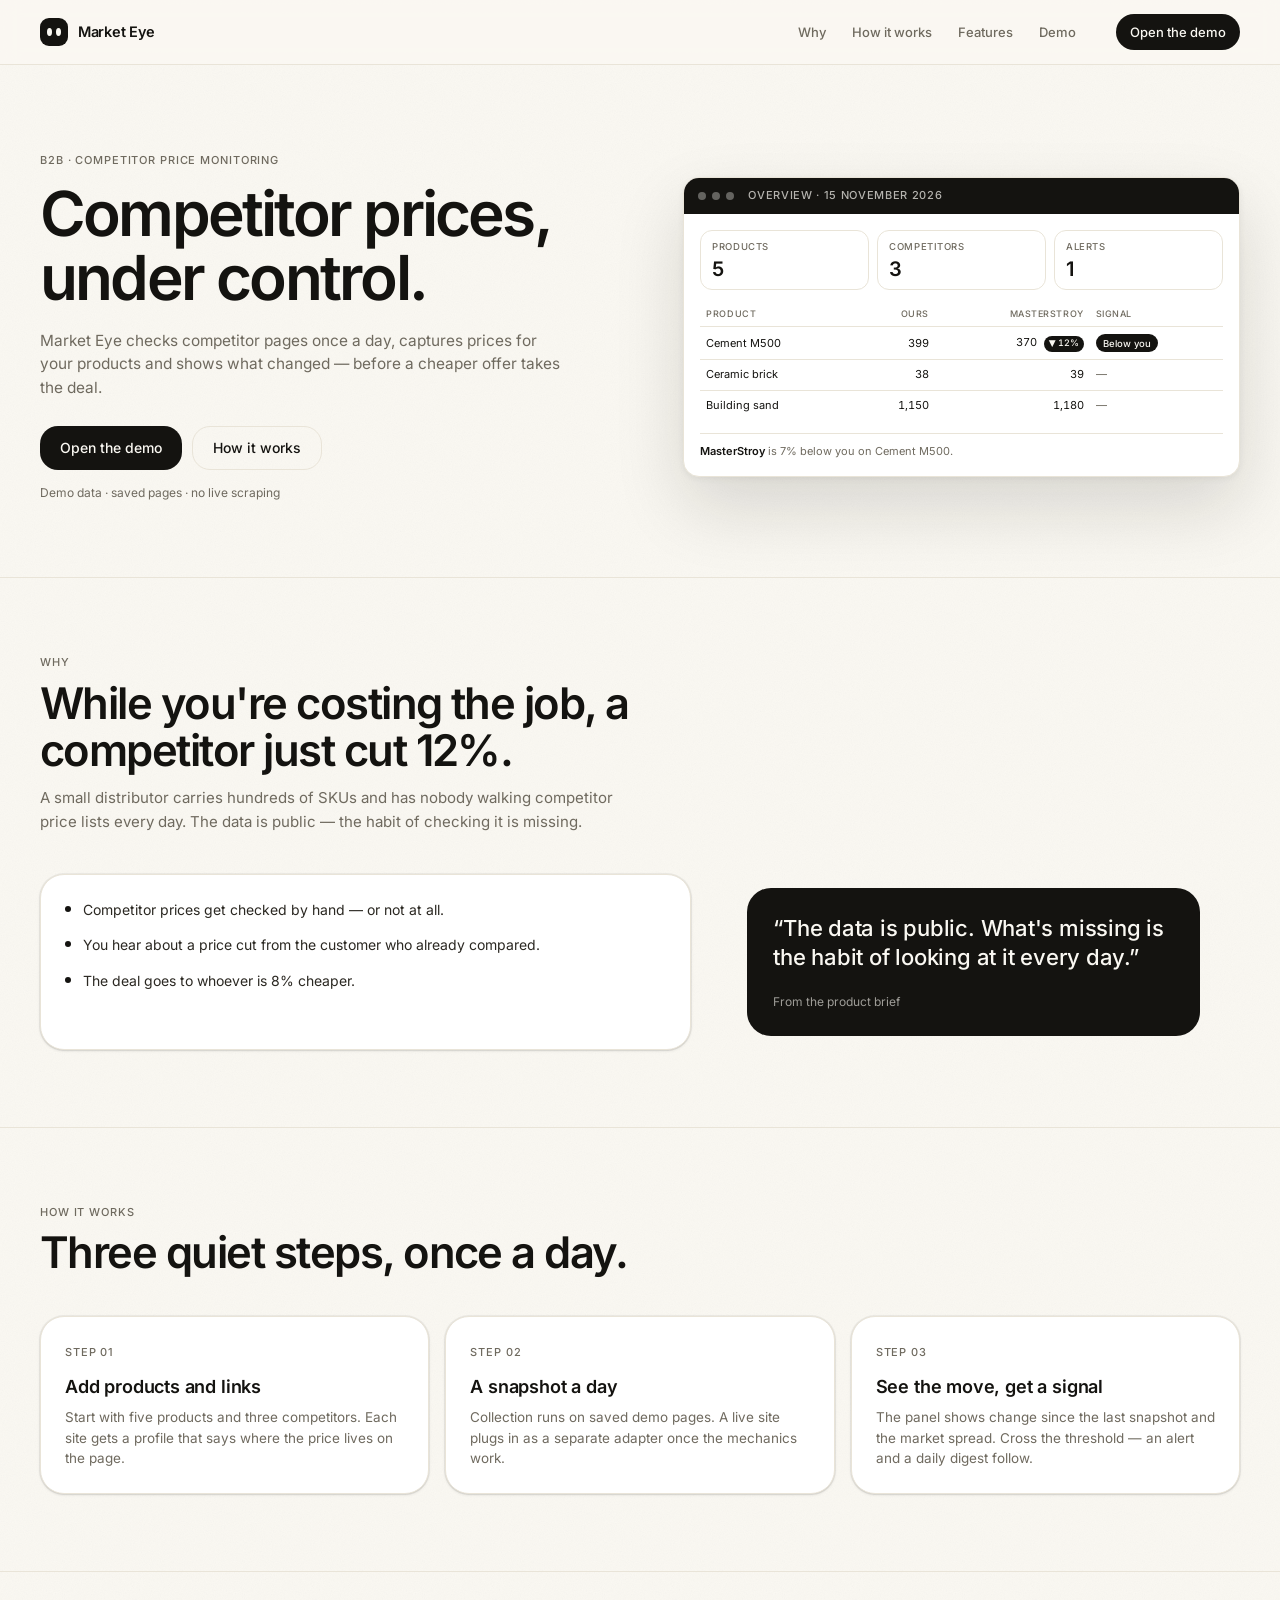
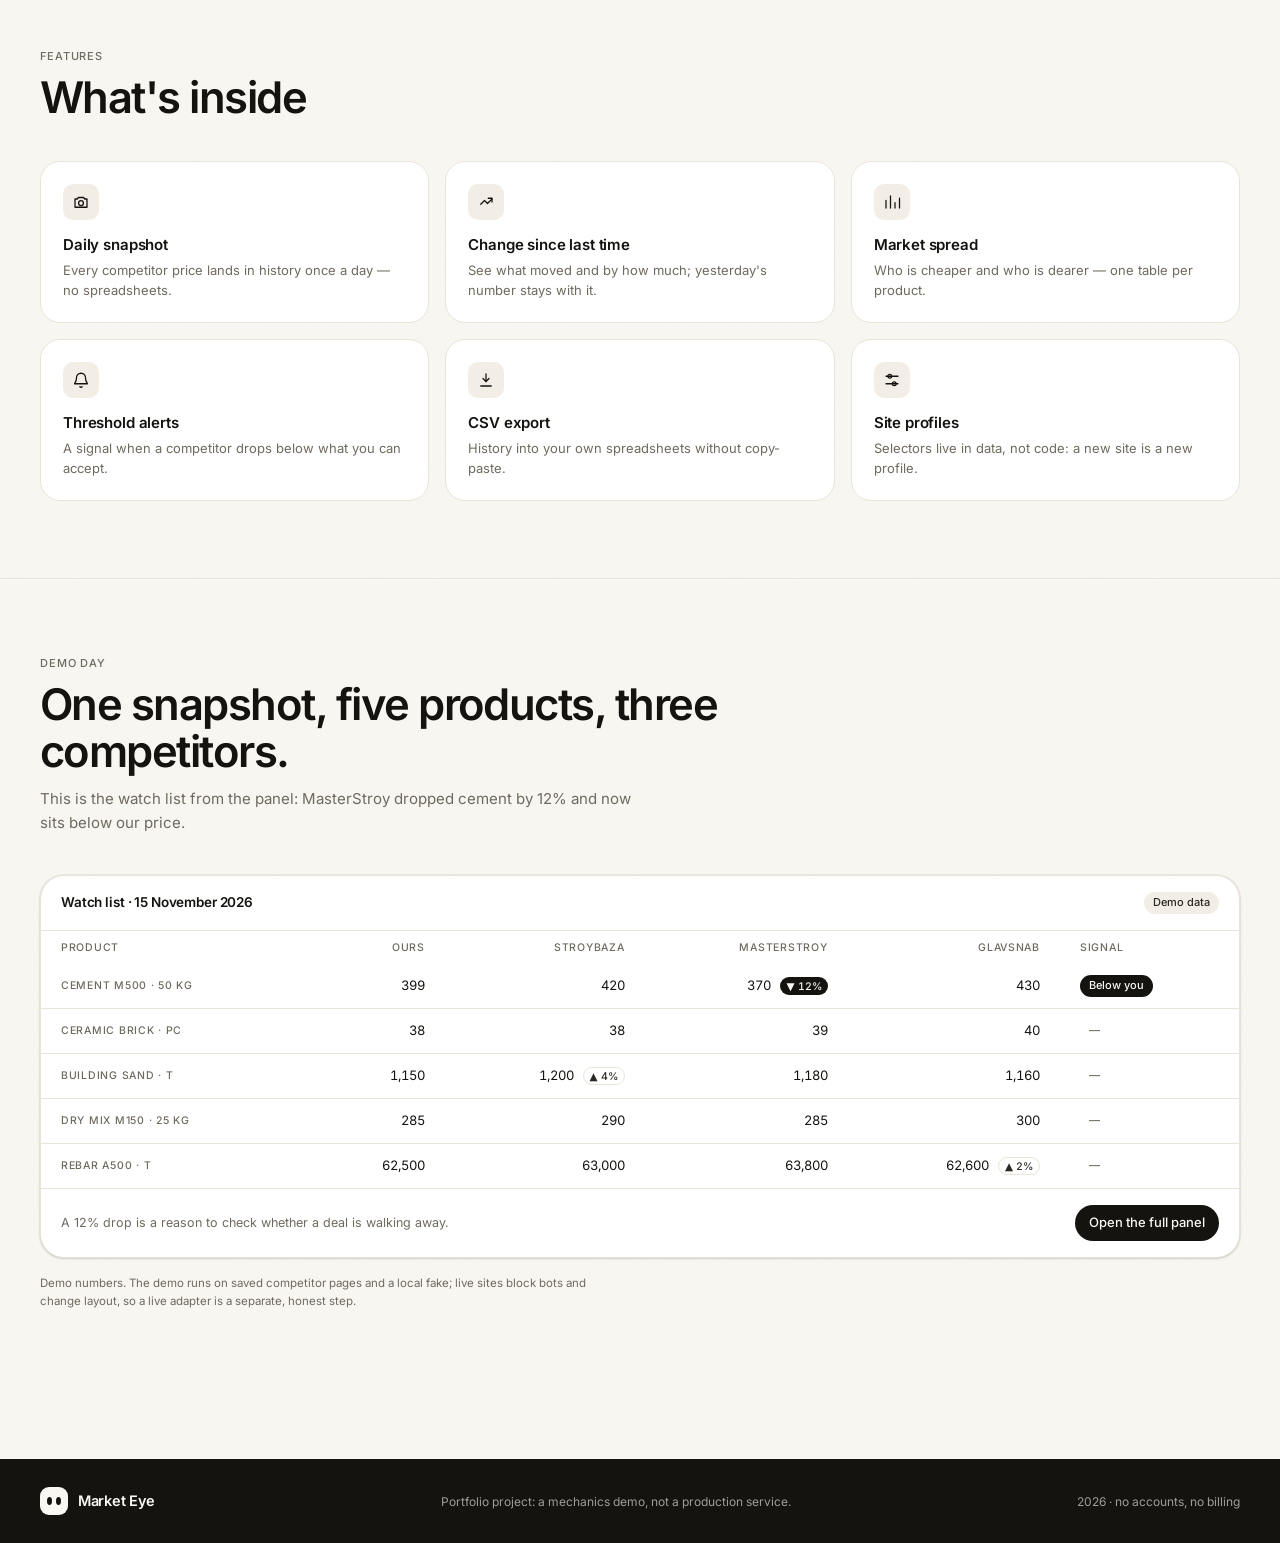
==== commit d2a7f303: "Lighten the paper tone and keep a subtle grain" ====
--- a/templates/index.html
+++ b/templates/index.html
@@ -3,10 +3,10 @@
 <head>
   <meta charset="utf-8">
   <meta name="viewport" content="width=device-width, initial-scale=1">
-  <meta name="theme-color" content="#f3efe3">
+  <meta name="theme-color" content="#faf8f2">
   <title>Market Eye — a daily watch on competitor prices</title>
   <meta name="description" content="Market Eye checks competitor pages once a day, captures prices for your products and shows what changed. A portfolio demo on saved pages.">
-  <link rel="icon" href="data:image/svg+xml,%3Csvg xmlns='http://www.w3.org/2000/svg' viewBox='0 0 64 64'%3E%3Crect width='64' height='64' rx='14' fill='%23141310'/%3E%3Ccircle cx='26' cy='32' r='7' fill='%23f3efe3'/%3E%3Ccircle cx='40' cy='32' r='7' fill='%23f3efe3'/%3E%3C/svg%3E">
+  <link rel="icon" href="data:image/svg+xml,%3Csvg xmlns='http://www.w3.org/2000/svg' viewBox='0 0 64 64'%3E%3Crect width='64' height='64' rx='14' fill='%23141310'/%3E%3Ccircle cx='26' cy='32' r='7' fill='%23faf8f2'/%3E%3Ccircle cx='40' cy='32' r='7' fill='%23faf8f2'/%3E%3C/svg%3E">
   <link rel="stylesheet" href="/static/theme.css">
   <link rel="stylesheet" href="/static/landing.css">
 </head>
--- a/static/theme.css
+++ b/static/theme.css
@@ -30,24 +30,24 @@
 
 :root {
   /* surfaces */
-  --canvas: #f3efe3;
-  --card: #fffdf5;
-  --surface: #eae3d3;
+  --canvas: #faf8f2;
+  --card: #ffffff;
+  --surface: #f2eee5;
   --sidebar-bg: #141310;
 
   /* text */
   --ink: #141310;
   --ink-soft: #2b2822;
-  --muted: #726c5e;
-  --paper: #f3efe3;
+  --muted: #6f6a5f;
+  --paper: #faf8f2;
 
   /* lines + actions */
-  --hairline: #ded7c5;
-  --sidebar-hairline: rgba(243, 239, 227, 0.15);
+  --hairline: #e9e4d8;
+  --sidebar-hairline: rgba(250, 248, 242, 0.15);
   --primary-bg: #141310;
-  --primary-fg: #f3efe3;
-  --nav-active-bg: rgba(243, 239, 227, 0.12);
-  --nav-hover-bg: rgba(243, 239, 227, 0.07);
+  --primary-fg: #faf8f2;
+  --nav-active-bg: rgba(250, 248, 242, 0.12);
+  --nav-hover-bg: rgba(250, 248, 242, 0.07);
 
   /* shape */
   --radius-card: 24px;
@@ -71,7 +71,8 @@
 
 body {
   margin: 0;
-  background: var(--canvas);
+  background-color: var(--canvas);
+  background-image: url("data:image/svg+xml,%3Csvg xmlns='http://www.w3.org/2000/svg' width='180' height='180'%3E%3Cfilter id='grain'%3E%3CfeTurbulence type='fractalNoise' baseFrequency='0.9' numOctaves='2' stitchTiles='stitch'/%3E%3CfeColorMatrix type='saturate' values='0'/%3E%3C/filter%3E%3Crect width='180' height='180' filter='url(%23grain)' opacity='0.06'/%3E%3C/svg%3E");
   color: var(--ink);
   font-family: var(--font-sans);
   font-size: 14px;
@@ -173,7 +174,7 @@
 }
 
 .btn:hover {
-  background: #e1d9c7;
+  background: #e8e2d4;
 }
 
 .btn--primary {
--- a/static/landing.css
+++ b/static/landing.css
@@ -40,7 +40,7 @@
   top: 0;
   z-index: 20;
   border-bottom: 1px solid var(--hairline);
-  background: rgba(243, 239, 227, 0.9);
+  background: rgba(250, 248, 242, 0.9);
   backdrop-filter: blur(10px);
 }
 
@@ -144,7 +144,7 @@
   width: 8px;
   height: 8px;
   border-radius: 50%;
-  background: rgba(243, 239, 227, 0.35);
+  background: rgba(250, 248, 242, 0.35);
 }
 
 .preview__label {
@@ -153,7 +153,7 @@
   font-weight: 500;
   letter-spacing: 0.06em;
   text-transform: uppercase;
-  color: rgba(243, 239, 227, 0.7);
+  color: rgba(250, 248, 242, 0.7);
 }
 
 .preview__body {
@@ -356,7 +356,7 @@
 .quote-card cite {
   font-size: 12px;
   font-style: normal;
-  color: rgba(243, 239, 227, 0.6);
+  color: rgba(250, 248, 242, 0.6);
 }
 
 /* --- steps -------------------------------------------------------------- */
@@ -568,7 +568,7 @@
 
 .site-footer p {
   font-size: 12px;
-  color: rgba(243, 239, 227, 0.6);
+  color: rgba(250, 248, 242, 0.6);
 }
 
 /* --- responsive --------------------------------------------------------- */
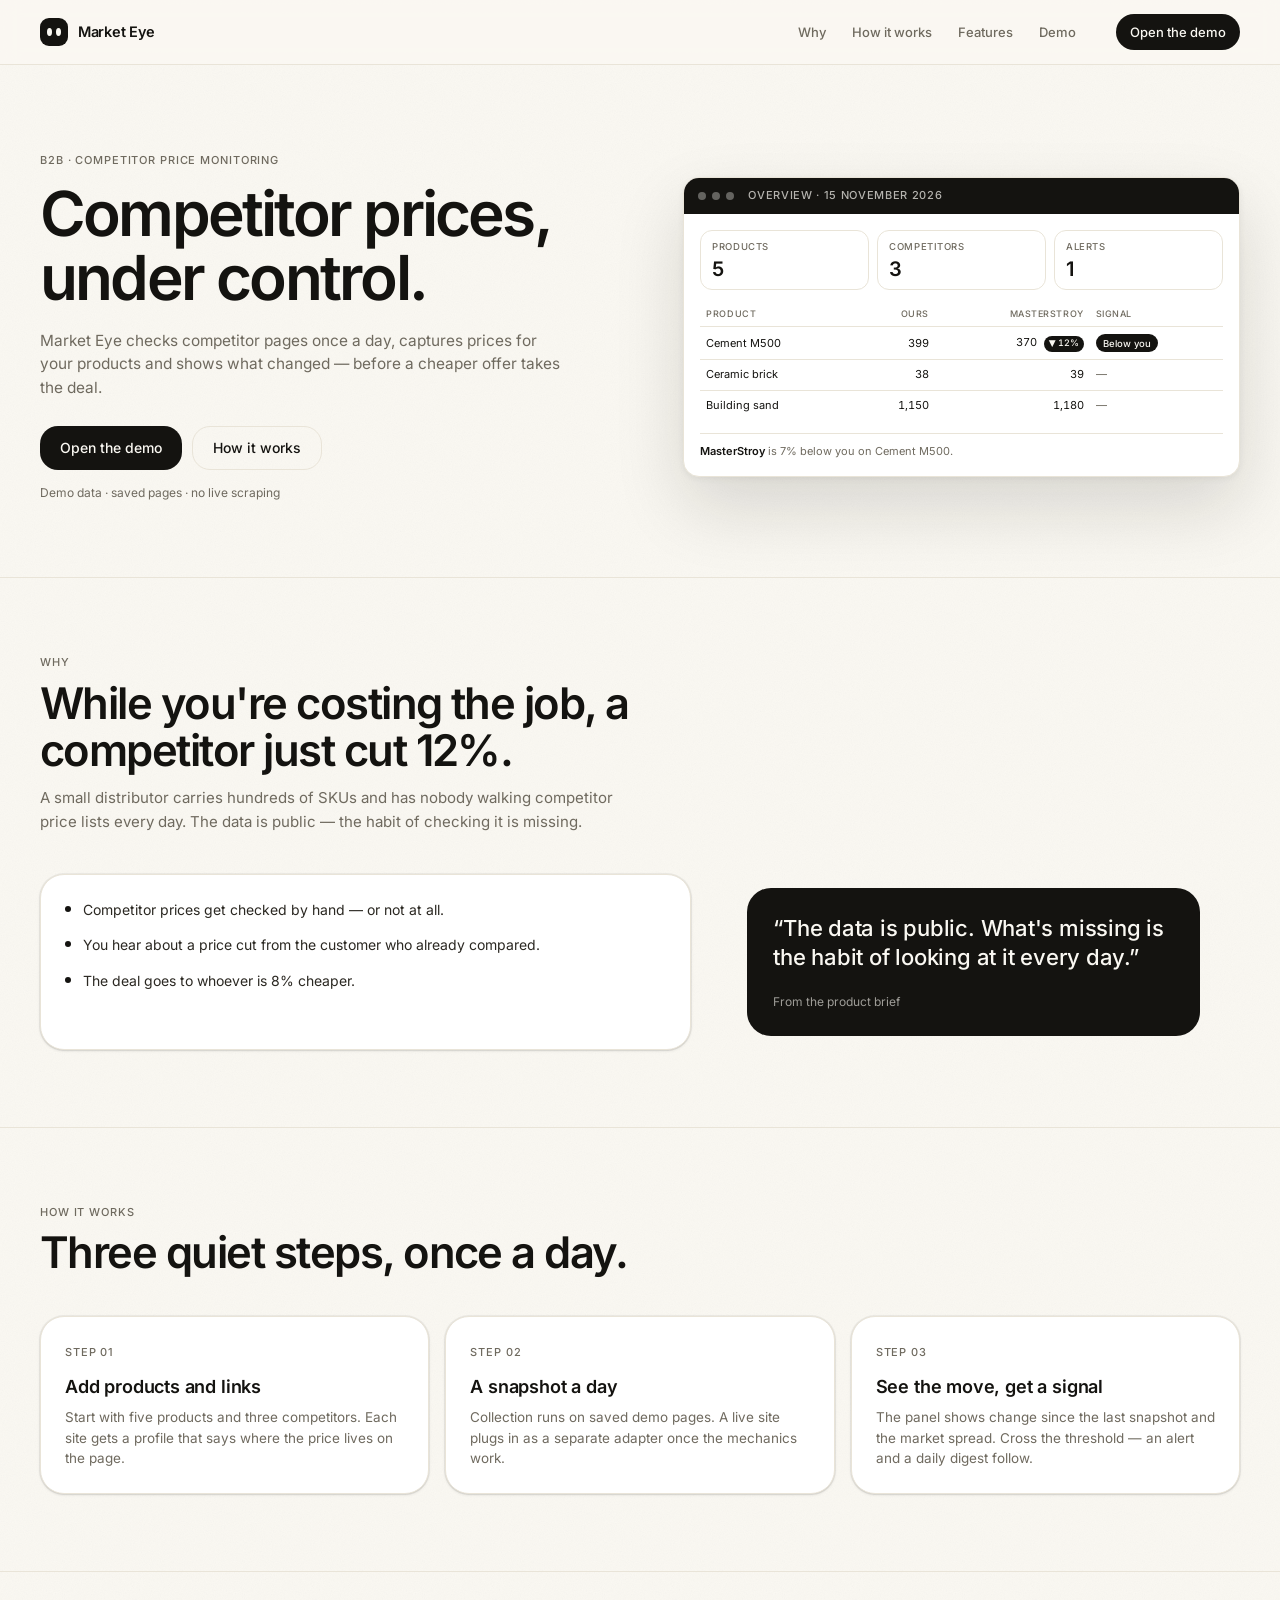
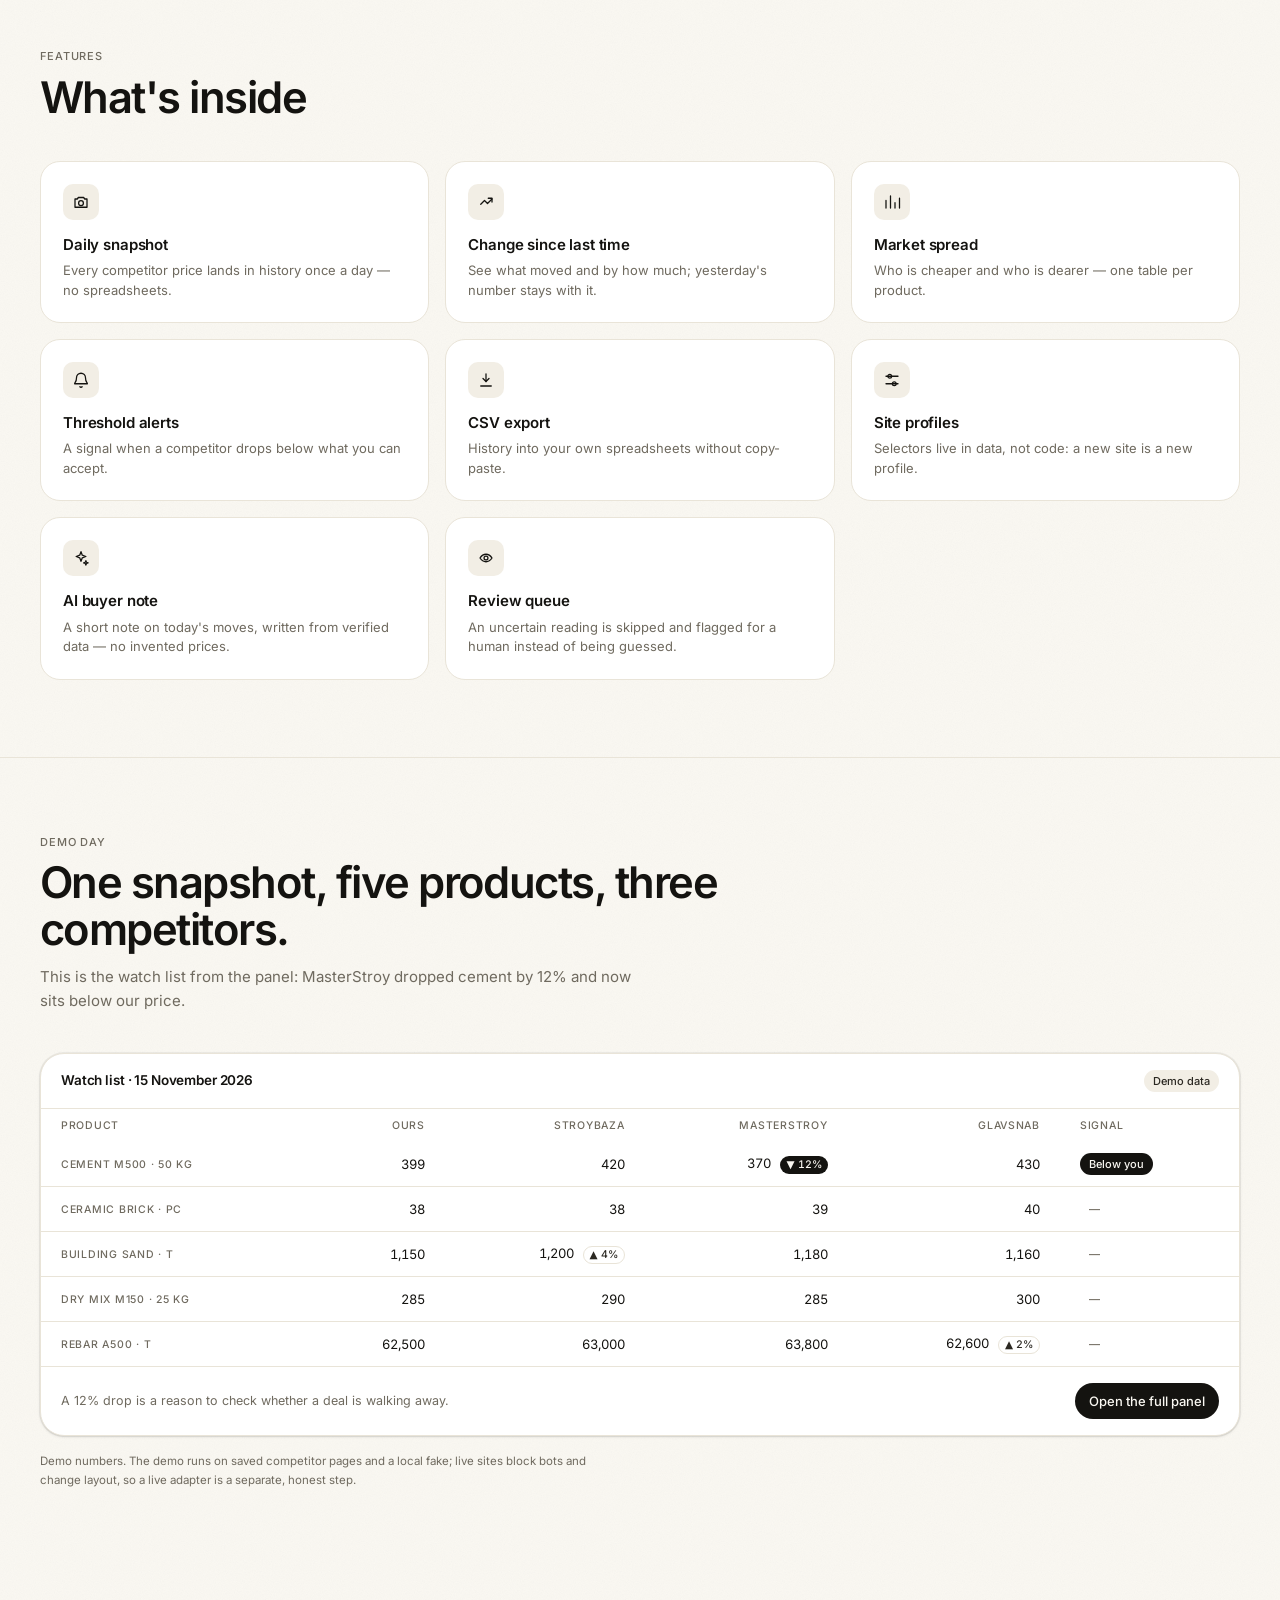
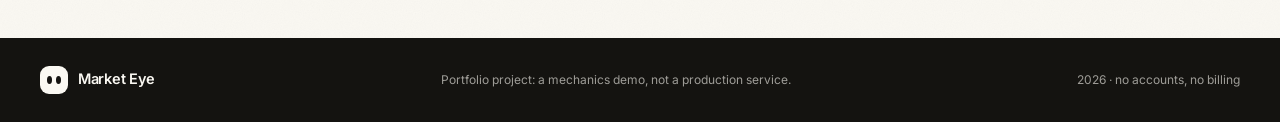
==== commit 573acdbc: "Add optional AI buyer note powered by Groq" ====
--- a/templates/index.html
+++ b/templates/index.html
@@ -188,6 +188,16 @@
             <h3>Site profiles</h3>
             <p>Selectors live in data, not code: a new site is a new profile.</p>
           </article>
+          <article class="feature">
+            <span class="feature__icon" aria-hidden="true"><svg viewBox="0 0 24 24"><path d="M12 3.5l1.7 4.8 4.8 1.7-4.8 1.7L12 16.5l-1.7-4.8L5.5 10l4.8-1.7Z"/><path d="M18.5 15.5l.8 2.2 2.2.8-2.2.8-.8 2.2-.8-2.2-2.2-.8 2.2-.8Z"/></svg></span>
+            <h3>AI buyer note</h3>
+            <p>A short note on today's moves, written from verified data — no invented prices.</p>
+          </article>
+          <article class="feature">
+            <span class="feature__icon" aria-hidden="true"><svg viewBox="0 0 24 24"><path d="M4 12s3.2-5 8-5 8 5 8 5-3.2 5-8 5-8-5-8-5Z"/><circle cx="12" cy="12" r="2.6"/></svg></span>
+            <h3>Review queue</h3>
+            <p>An uncertain reading is skipped and flagged for a human instead of being guessed.</p>
+          </article>
         </div>
       </div>
     </section>
